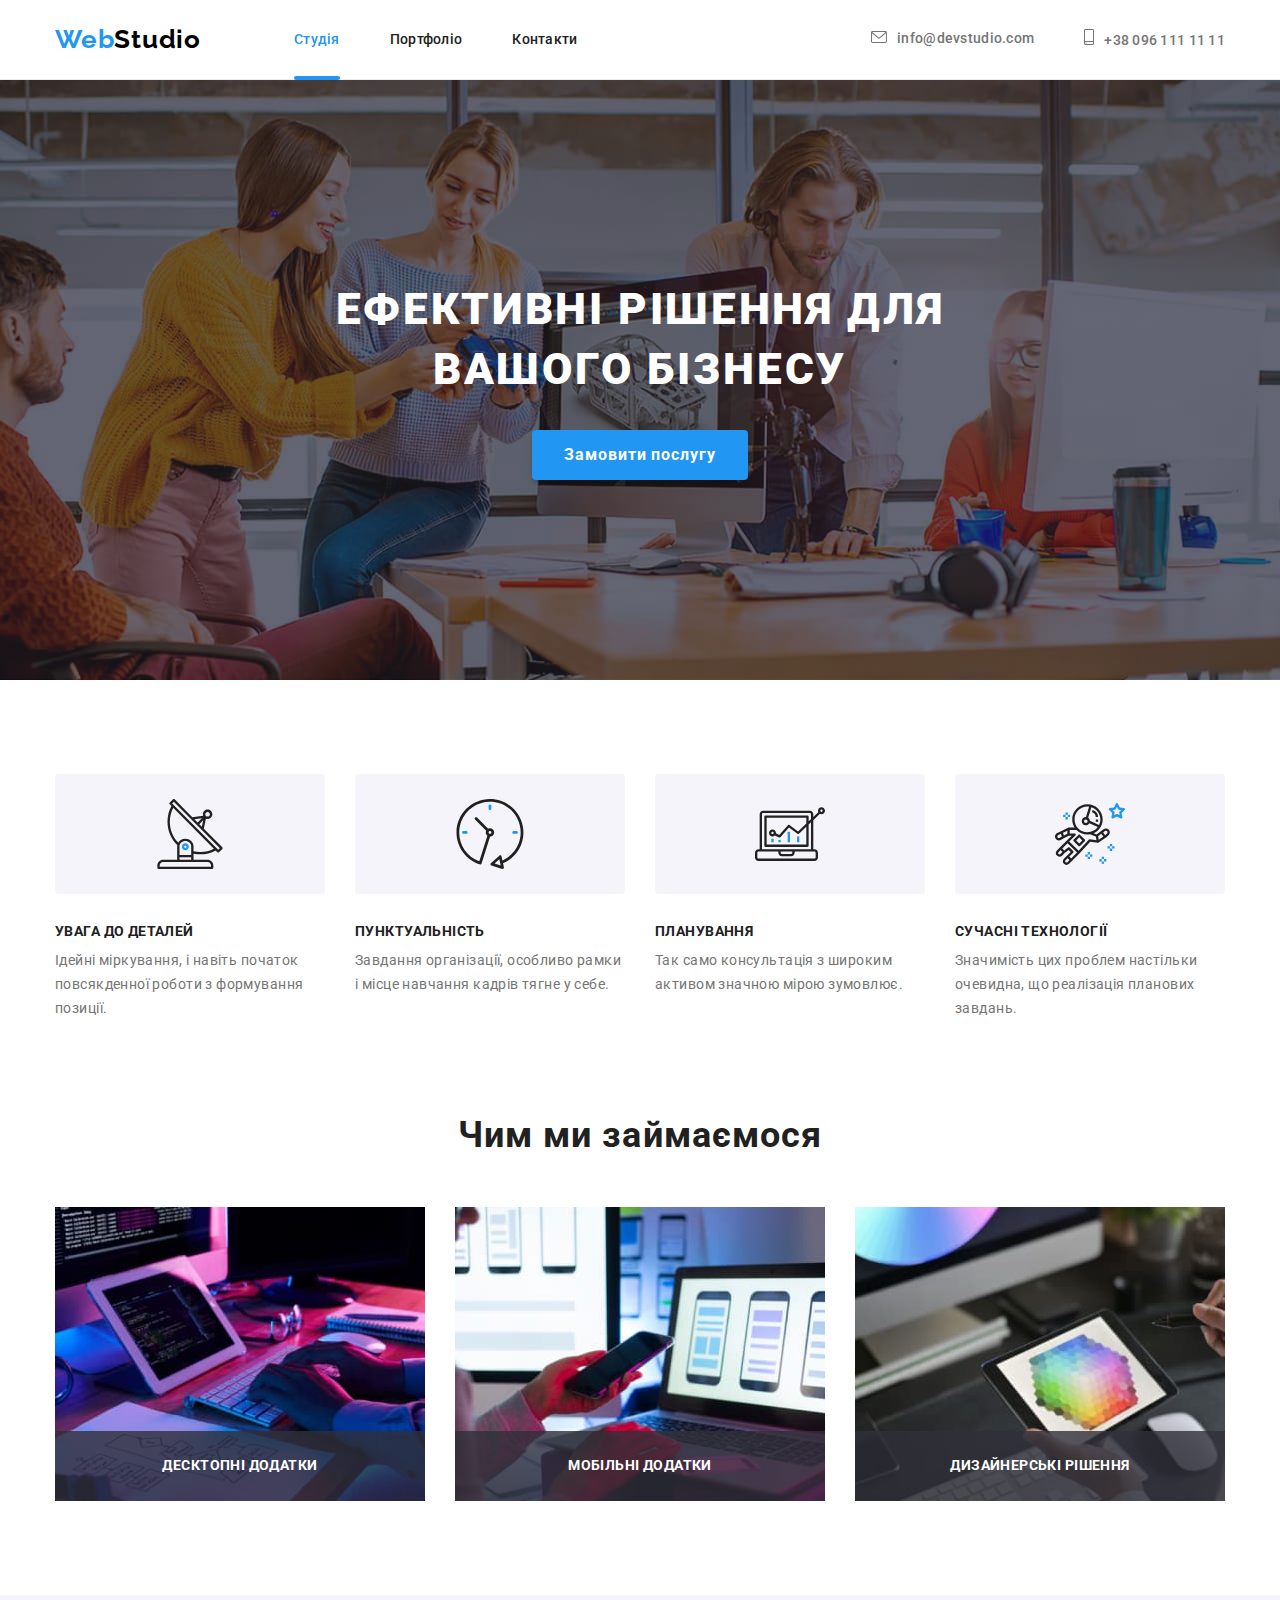
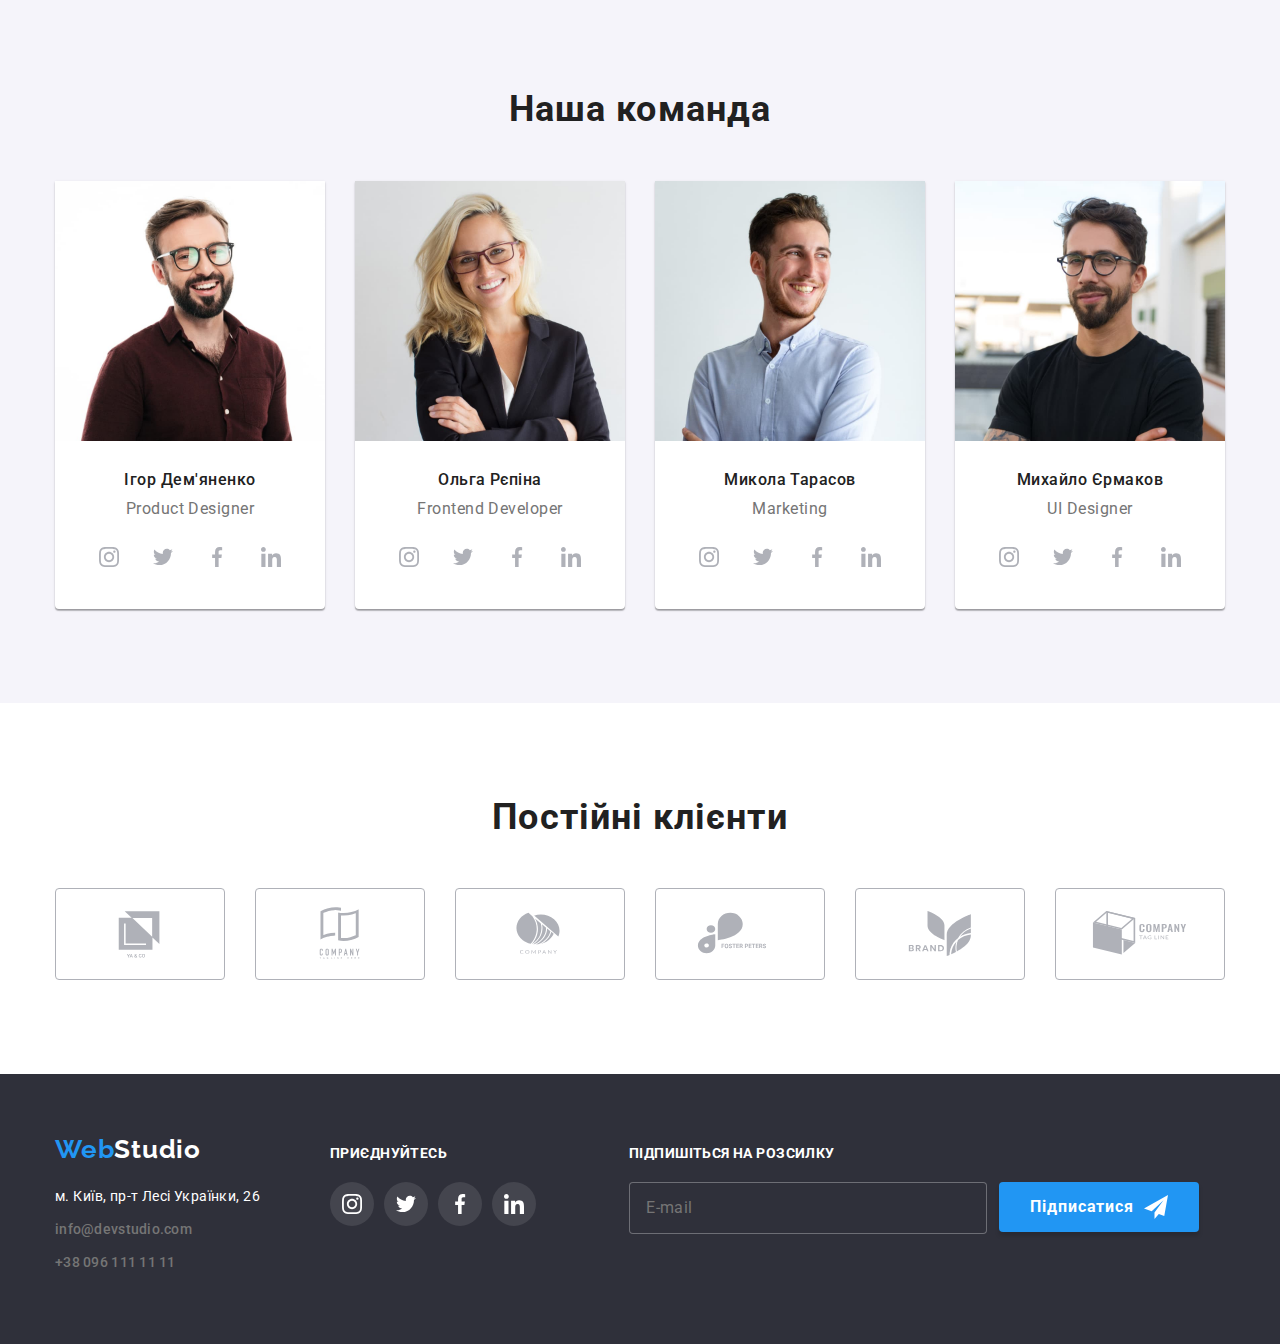
==== index.html @ 4f4b882a "Initial commit" ====
<!DOCTYPE html>
<html lang="uk">
  <head>
    <meta charset="UTF-8" />
    <meta http-equiv="X-UA-Compatible" content="IE=edge" />
    <meta name="viewport" content="width=device-width, initial-scale=1.0" />
    <title>Studio</title>
    <link rel="preconnect" href="https://fonts.googleapis.com" />
    <link rel="preconnect" href="https://fonts.gstatic.com" crossorigin />
    <link
      href="https://fonts.googleapis.com/css2?family=Raleway:wght@700&family=Roboto:wght@400;500;700;900&display=swap"
      rel="stylesheet"
    />
    <link
      rel="stylesheet"
      href="https://cdnjs.cloudflare.com/ajax/libs/modern-normalize/1.1.0/modern-normalize.min.css"
    />
    <link rel="stylesheet" href="./css/styles.css" />
    <link rel="stylesheet" href="./css/main.min.css" />
  </head>
  <body>
    <!-- HEADER -->
    <header class="header">
      <div class="container">
        <a href="./index.html" lang="en" class="header__logo link logo"
          >Web<span class="logo__dark">Studio</span></a
        >
        <nav class="menu">
          <ul class="menu__list list">
            <li class="menu__item">
              <a href="./index.html" class="menu__link link current">Студія</a>
            </li>
            <li class="menu__item">
              <a href="./portfolio.html" class="menu__link link">Портфоліо</a>
            </li>
            <li class="menu__item"><a href="#" class="menu__link link">Контакти</a></li>
          </ul>
        </nav>

        <ul class="contact list">
          <li class="contact__item list">
            <a href="mailto:info@devstudio.com" class="contact__link link"
              ><svg class="contact__icon" width="16" height="12">
                <use href="./images/icons.svg#envelope"></use></svg
              >info@devstudio.com</a
            >
          </li>
          <li class="contact__item">
            <a href="tel:+380961111111" class="contact__link link"
              ><svg class="contact__icon" width="10" height="16">
                <use href="./images/icons.svg#smartphone"></use></svg
              >+38 096 111 11 11</a
            >
          </li>
        </ul>
      </div>
    </header>

    <main>
      <!-- HERO -->
      <section class="hero">
        <div class="container">
          <h1 class="hero__title">Ефективні рішення для вашого бізнесу</h1>
          <button type="button" data-modal-open class="hero__button button">
            Замовити послугу
          </button>
        </div>
      </section>
      <!-- FEATURE -->
      <section class="section">
        <div class="container">
          <h2 class="feature__title visually-hidden">Якості компанії</h2>
          <ul class="feature__list list">
            <li class="feature__item">
              <div class="feature__box">
                <svg class="feature__icon"><use href="./images/icons.svg#antenna"></use></svg>
              </div>
              <h3 class="feature__subtitle">УВАГА ДО ДЕТАЛЕЙ</h3>
              <p class="feature__description">
                Ідейні міркування, і навіть початок повсякденної роботи з формування позиції.
              </p>
            </li>
            <li class="feature__item">
              <div class="feature__box">
                <svg class="feature__icon"><use href="./images/icons.svg#clock"></use></svg>
              </div>

              <h3 class="feature__subtitle">ПУНКТУАЛЬНІСТЬ</h3>
              <p class="feature__description">
                Завдання організації, особливо рамки і місце навчання кадрів тягне у себе.
              </p>
            </li>
            <li class="feature__item">
              <div class="feature__box">
                <svg class="feature__icon"><use href="./images/icons.svg#diagram"></use></svg>
              </div>

              <h3 class="feature__subtitle">ПЛАНУВАННЯ</h3>
              <p class="feature__description">
                Так само консультація з широким активом значною мірою зумовлює.
              </p>
            </li>
            <li class="feature__item">
              <div class="feature__box">
                <svg class="feature__icon"><use href="./images/icons.svg#astronaut"></use></svg>
              </div>

              <h3 class="feature__subtitle">СУЧАСНІ ТЕХНОЛОГІЇ</h3>
              <p class="feature__description">
                Значимість цих проблем настільки очевидна, що реалізація планових завдань.
              </p>
            </li>
          </ul>
        </div>
      </section>
      <!-- WORK -->
      <section class="section work">
        <div class="container">
          <h2 class="title">Чим ми займаємося</h2>
          <ul class="work__list list">
            <li class="work__item">
              <div class="work__box">
                <img
                  src="./images/laptop.jpg"
                  alt="Працюють на ноутбуці"
                  width="370"
                  height="294"
                />
                <div class="work__overlay">
                  <p class="overlay__text">Десктопні додатки</p>
                </div>
              </div>
            </li>

            <li class="work__item">
              <div class="work__box">
                <img
                  src="./images/smartphone.jpg"
                  alt="Працюють на телефоні та ноутбуці"
                  width="370"
                  height="294"
                />

                <div class="work__overlay">
                  <p class="overlay__text">Мобільні додатки</p>
                </div>
              </div>
            </li>

            <li class="work__item">
              <div class="work__box">
                <img
                  src="./images/tablet.jpg"
                  alt="Працюють на планшеті"
                  width="370"
                  height="294"
                />

                <div class="work__overlay">
                  <p class="overlay__text">Дизайнерські рішення</p>
                </div>
              </div>
            </li>
          </ul>
        </div>
      </section>
      <!-- TEAM -->
      <section class="section team">
        <div class="container">
          <h2 class="title">Наша команда</h2>
          <ul class="team__list list">
            <li class="team__item">
              <img
                src="./images/product.jpg"
                alt="Ігор Дем'яненко продакт-дизайнер"
                width="270"
                height="260"
              />
              <div class="team__description">
                <h3 class="team__subtitle">Ігор Дем'яненко</h3>
                <p lang="en" class="team__text">Product Designer</p>
                <ul class="social__list list">
                  <li class="social__item">
                    <a class="social__link" href="#">
                      <svg class="social__icon"><use href="./images/icons.svg#instagram"></use></svg
                    ></a>
                  </li>
                  <li class="social__item">
                    <a class="social__link" href="#">
                      <svg class="social__icon"><use href="./images/icons.svg#twitter"></use></svg
                    ></a>
                  </li>
                  <li class="social__item">
                    <a class="social__link" href="#">
                      <svg class="social__icon"><use href="./images/icons.svg#facebook"></use></svg
                    ></a>
                  </li>
                  <li class="social__item">
                    <a class="social__link" href="#">
                      <svg class="social__icon"><use href="./images/icons.svg#linkedin"></use></svg
                    ></a>
                  </li>
                </ul>
              </div>
            </li>
            <li class="team__item">
              <img
                src="./images/frontend.jpg"
                alt="Ольга Рєпіна фронтенд-розробник"
                width="270"
                height="260"
              />
              <div class="team__description">
                <h3 class="team__subtitle">Ольга Рєпіна</h3>
                <p lang="en" class="team__text">Frontend Developer</p>
                <ul class="social__list list">
                  <li class="social__item">
                    <a class="social__link" href="#">
                      <svg class="social__icon"><use href="./images/icons.svg#instagram"></use></svg
                    ></a>
                  </li>
                  <li class="social__item">
                    <a class="social__link" href="#">
                      <svg class="social__icon"><use href="./images/icons.svg#twitter"></use></svg
                    ></a>
                  </li>
                  <li class="social__item">
                    <a class="social__link" href="#">
                      <svg class="social__icon"><use href="./images/icons.svg#facebook"></use></svg
                    ></a>
                  </li>
                  <li class="social__item">
                    <a class="social__link" href="#">
                      <svg class="social__icon"><use href="./images/icons.svg#linkedin"></use></svg
                    ></a>
                  </li>
                </ul>
              </div>
            </li>
            <li class="team__item">
              <img
                src="./images/marketing.jpg"
                alt="Микола Тарасов маркетолог"
                width="270"
                height="260"
              />
              <div class="team__description">
                <h3 class="team__subtitle">Микола Тарасов</h3>
                <p lang="en" class="team__text">Marketing</p>
                <ul class="social__list list">
                  <li class="social__item">
                    <a class="social__link" href="#">
                      <svg class="social__icon"><use href="./images/icons.svg#instagram"></use></svg
                    ></a>
                  </li>
                  <li class="social__item">
                    <a class="social__link" href="#">
                      <svg class="social__icon"><use href="./images/icons.svg#twitter"></use></svg
                    ></a>
                  </li>
                  <li class="social__item">
                    <a class="social__link" href="#">
                      <svg class="social__icon"><use href="./images/icons.svg#facebook"></use></svg
                    ></a>
                  </li>
                  <li class="social__item">
                    <a class="social__link" href="#">
                      <svg class="social__icon"><use href="./images/icons.svg#linkedin"></use></svg
                    ></a>
                  </li>
                </ul>
              </div>
            </li>
            <li class="team__item">
              <img
                src="./images/designer.jpg"
                alt="Михайло Єрмаков дизайнер"
                width="270"
                height="260"
              />
              <div class="team__description">
                <h3 class="team__subtitle">Михайло Єрмаков</h3>
                <p lang="en" class="team__text">UI Designer</p>
                <ul class="social__list list">
                  <li class="social__item">
                    <a class="social__link" href="#">
                      <svg class="social__icon"><use href="./images/icons.svg#instagram"></use></svg
                    ></a>
                  </li>
                  <li class="social__item">
                    <a class="social__link" href="#">
                      <svg class="social__icon"><use href="./images/icons.svg#twitter"></use></svg
                    ></a>
                  </li>
                  <li class="social__item">
                    <a class="social__link" href="#">
                      <svg class="social__icon"><use href="./images/icons.svg#facebook"></use></svg
                    ></a>
                  </li>
                  <li class="social__item">
                    <a class="social__link link" href="#">
                      <svg class="social__icon"><use href="./images/icons.svg#linkedin"></use></svg
                    ></a>
                  </li>
                </ul>
              </div>
            </li>
          </ul>
        </div>
      </section>
      <!-- CLIENT -->
      <section class="section">
        <h2 class="title">Постійні клієнти</h2>
        <ul class="client__list list">
          <li class="company">
            <a href="#" class="company__logo"
              ><svg class="company__icon"><use href="./images/icons.svg#Logo"></use></svg
            ></a>
          </li>
          <li class="company">
            <a href="#" class="company__logo"
              ><svg class="company__icon"><use href="./images/icons.svg#Logo-1"></use></svg
            ></a>
          </li>
          <li class="company">
            <a href="#" class="company__logo"
              ><svg class="company__icon"><use href="./images/icons.svg#Logo-2"></use></svg
            ></a>
          </li>
          <li class="company">
            <a href="#" class="company__logo"
              ><svg class="company__icon"><use href="./images/icons.svg#Logo-3"></use></svg
            ></a>
          </li>
          <li class="company">
            <a href="#" class="company__logo"
              ><svg class="company__icon"><use href="./images/icons.svg#Logo-4"></use></svg
            ></a>
          </li>
          <li class="company">
            <a href="#" class="company__logo"
              ><svg class="company__icon"><use href="./images/icons.svg#Logo-5"></use></svg
            ></a>
          </li>
        </ul>
      </section>
    </main>

    <!-- FOOTER -->
    <footer class="footer">
      <div class="container">
        <div class="footer__address">
          <a href="./index.html" lang="en" class="logo__footer link logo"
            >Web<span class="logo__white">Studio</span></a
          >
          <address class="address">
            <ul class="address__item list">
              <li class="address__list">
                <a
                  href="https://www.google.com/maps/place/%D0%B1%D1%83%D0%BB.+%D0%9B%D0%B5%D1%81%D0%B8+%D0%A3%D0%BA%D1%80%D0%B0%D0%B8%D0%BD%D0%BA%D0%B8,+26,+%D0%9A%D0%B8%D0%B5%D0%B2,+02000/@50.4265807,30.5361971,17z/data=!3m1!4b1!4m5!3m4!1s0x40d4cf0e033ecbe9:0x57a4dffefec77da0!8m2!3d50.4265807!4d30.5383858"
                  target="_blank"
                  rel="noopener noreferrer"
                  class="address__link link"
                  >м. Київ, пр-т Лесі Українки, 26</a
                >
              </li>
              <li class="contact__list">
                <a href="mailto:info@devstudio.com" class="contact__link link"
                  >info@devstudio.com</a
                >
              </li>
              <li class="contact__list">
                <a href="tel:+380961111111" class="contact__link link">+38 096 111 11 11</a>
              </li>
            </ul>
          </address>
        </div>
        <div class="footer__social">
          <p class="footer__text">приєднуйтесь</p>
          <ul class="footer__box list">
            <li class="footer__item">
              <a class="footer__links" href="#">
                <svg class="footer__icon"><use href="./images/icons.svg#instagram"></use></svg
              ></a>
            </li>
            <li class="footer__item">
              <a class="footer__links" href="#">
                <svg class="footer__icon"><use href="./images/icons.svg#twitter"></use></svg
              ></a>
            </li>
            <li class="footer__item">
              <a class="footer__links" href="#">
                <svg class="footer__icon"><use href="./images/icons.svg#facebook"></use></svg
              ></a>
            </li>
            <li class="footer__item">
              <a class="footer__links" href="#">
                <svg class="footer__icon"><use href="./images/icons.svg#linkedin"></use></svg
              ></a>
            </li>
          </ul>
        </div>
        <div class="subscription">
          <p class="subscription__text">Підпишіться на розсилку</p>
          <div class="footer__subscription">
            <form class="subscription__form">
              <input class="subscription__input" type="text" name="email" placeholder="E-mail" />
            </form>
            <button class="subscription__button button" type="submit">
              <span class="subscription-button-text">Підписатися</span>
              <svg class="icon__send" width="24" height="24">
                <use href="./images/icons.svg#icon-send"></use>
              </svg>
            </button>
          </div>
        </div>
      </div>
    </footer>

    <!-- MODAL -->
    <div class="backdrop is-hidden" data-modal>
      <div class="modal">
        <button type="button" class="button__close" data-modal-close>
          <svg class="button__icon" width="18" height="18">
            <use href="./images/icons.svg#close-black"></use>
          </svg>
        </button>
        <form class="modal__form">
          <p class="modal__text">Залиште свої дані, ми вам передзвонимо</p>
          <label class="input"
            >Ім'я
            <span class="modal__wrapper">
              <input class="modal__input" type="text" name="name" />
              <svg class="modal__icon" width="18" height="18">
                <use href="./images/icons.svg#person-black"></use>
              </svg>
            </span>
          </label>

          <label class="input"
            >Телефон
            <span class="modal__wrapper">
              <input class="modal__input" type="text" name="phone" />
              <svg class="modal__icon" width="18" height="18">
                <use href="./images/icons.svg#phone-black"></use>
              </svg>
            </span>
          </label>
          <label class="input"
            >Пошта
            <span class="modal__wrapper">
              <input class="modal__input" type="text" name="email" />
              <svg class="modal__icon" width="18" height="18">
                <use href="./images/icons.svg#email-black"></use>
              </svg>
            </span>
          </label>
          <label class="input"
            >Коментар
            <textarea
              class="modal__comments"
              name="comments"
              placeholder="Введіть текст"
            ></textarea>
          </label>

          <input
            class="modal__checkbox visually-hidden"
            type="checkbox"
            name="privacy"
            id="privecy"
          />
          <label class="modal__privecy" for="privecy"
            ><span class="custom__checkbox"></span>Погоджуюся з розсилкою та приймаю<a
              class="contract"
              href="#"
            >
              Умови договору</a
            >
          </label>
          <button class="button__submit button" type="submit">Відправити</button>
        </form>
      </div>
    </div>
    <script src="./js/modal.js"></script>
  </body>
</html>
---- css/styles.css ----
/* :root {
  --primary-text-color: #757575;
  --title-text-color: #212121;
  --accent-color: #2196f3;
  --primary-white-color: #ffffff;
  --accent-background-color: #2f303a;
  --second-background-color: #f5f4fa;
  --border-color: #eeeeee;
  --header-border-color: #ececec;
  --button-focus-color: #188ce8;
  --logo-color: #000000;
  --footer-contact-color: rgba(255, 255, 255, 0.6);
  --button-shadow-color: rgba(0, 0, 0, 0.15);
  --icon-color: #afb1b8;
} */

/* body {
  background-color: var(--primary-white-color);
  font-family: Roboto, sans-serif;
} */

/* .visually-hidden {
  position: absolute;
  white-space: nowrap;
  width: 1px;
  height: 1px;
  overflow: hidden;
  border: 0;
  padding: 0;
  clip: rect(0 0 0 0);
  clip-path: inset(50%);
  margin: -1px;
} */

/* h1,
h2,
h3,
h4,
h5,
h6,
p {
  margin: 0;
}

img {
  display: block;
} */

/* .container {
  width: 1200px;
  padding-left: 15px;
  padding-right: 15px;
  margin-right: auto;
  margin-left: auto;
} */

/* button {
  cursor: pointer;
}

.list {
  list-style: none;
  margin: 0;
  padding-left: 0;
}
.link {
  text-decoration: none;
} */
/* .logo {
  color: var(--accent-color);
  font-family: Raleway;
  font-weight: 700;
  font-size: 26px;
  line-height: 1.19;
  letter-spacing: 0.03em;
} */
/*------------- HEADER ------------*/
/* .header {
  border-bottom: 1px solid var(--header-border-color);
}
.header .container {
  display: flex;
  align-items: center;
} */
/* .logo__header {
  padding: 24px 0;
}
.logo__dark {
  color: var(--logo-color);
} */

/* .menu {
  padding-left: 93px;
}

.menu__list {
  display: flex;
} */
/* .contact {
  display: flex;
} */

/* SITE-NAV */

/* .menu__item:not(:last-child) {
  margin-right: 50px;
} */
/* .menu__link {
  padding-top: 32px;
  padding-bottom: 32px;

  color: var(--title-text-color);
  font-weight: 500;
  font-size: 14px;
  line-height: 1.14;
  letter-spacing: 0.02em;
  transition: color 250ms cubic-bezier(0.4, 0, 0.2, 1);
} */
/* .contact__link {
  padding-top: 32px;
  padding-bottom: 32px;

  color: var(--title-text-color);
  font-weight: 500;
  font-size: 14px;
  line-height: 1.14;
  letter-spacing: 0.02em;
  transition: color 250ms cubic-bezier(0.4, 0, 0.2, 1);
} */
/* .menu__link:hover,
.menu__link:focus {
  color: var(--accent-color);
}
.menu__link.current {
  position: relative;
  color: var(--accent-color);
}

.menu__link.current::after {
  display: block;
  position: absolute;
  bottom: -1px;
  left: 0;
  width: 100%;
  height: 4px;
  content: '';
  border-radius: 2px;
  background-color: var(--accent-color);
} */

/* CONTACT_NAV */
/* .contact {
  margin-left: auto;
}

.contact__icon {
  justify-content: center;
  align-items: center;
  margin-right: 10px;
  fill: currentColor;
}

.contact__item:not(:last-child) {
  margin-right: 50px;
}
.contact__link {
  color: var(--primary-text-color);
}
.contact__link:hover,
.contact__link:focus {
  color: var(--accent-color);
} */
/*------- MAIN --------*/
/* HERO */
/* .hero {
  padding-top: 200px;
  padding-bottom: 200px;
  text-align: center;
  max-width: 1600px;
  margin-left: auto;
  margin-right: auto;
  background-color: var(--accent-background-color);
  background-image: linear-gradient(to right, rgba(47, 48, 58, 0.4), rgba(47, 48, 58, 0.4)),
    url(../images/hero.jpg);
  background-repeat: no-repeat;
  background-position: center;
  background-size: cover;
} */

/* .hero__title {
  max-width: 696px;
  margin-right: auto;
  margin-left: auto;
  margin-top: 0;
  margin-bottom: 30px;

  color: var(--primary-white-color);
  font-weight: 900;
  font-size: 44px;
  line-height: 1.36;

  letter-spacing: 0.06em;
  text-transform: uppercase;
}
.hero__button {
  border: none;
  background-color: var(--accent-color);
  color: var(--primary-white-color);
  font-weight: 700;

  line-height: 1.87;

  letter-spacing: 0.06em;
  border-radius: 4px;
  padding: 10px 32px;

  box-shadow: 0px 4px 4px var(--button-shadow-color);
  transition: background-color 250ms cubic-bezier(0.4, 0, 0.2, 1);
}
.hero__button:hover,
.hero__button:focus,
.hero__button:active {
  background-color: var(--button-focus-color);
} */

/* FEATURE */
/* .section {
  padding-top: 94px;
  padding-bottom: 94px;
} */
/* .feature__list {
  display: flex;
  gap: 30px;
}
.feature__item {
  flex-basis: calc((100% - 3 * 30px) / 4);
}
.feature__box {
  display: flex;
  height: 120px;
  background-color: var(--second-background-color);
  border-radius: 4px;
  margin-bottom: 30px;
  justify-content: center;
  align-items: center;
}
.feature__icon {
  width: 70px;
  height: 70px;
}

.feature__subtitle {
  margin-bottom: 10px;
  color: var(--title-text-color);
  font-size: 14px;
  line-height: 1.14;
  letter-spacing: 0.03em;
  text-transform: uppercase;
}
.feature__description {
  color: var(--primary-text-color);
  font-size: 14px;
  line-height: 1.71;
  letter-spacing: 0.03em;
} */

/* WORK */
/* .work {
  padding-top: 0;
}
.work__title {
  padding-bottom: 50px;
  color: var(--title-text-color);

  font-size: 36px;
  line-height: 1.16;
  text-align: center;
  letter-spacing: 0.03em;
}
.work__list {
  display: flex;
  gap: 30px;
}
.work__item {
  flex-basis: calc((100% - 2 * 30px) / 3);
}

.work__box {
  position: relative;
  width: 370px;
  height: 294px;
  overflow: hidden;
}

.work__overlay {
  display: flex;
  align-items: center;
  justify-content: center;
  position: absolute;
  width: 100%;
  height: 70px;
  bottom: 0px;
  background-color: rgba(47, 48, 58, 0.8);
}
.overlay__text {
  font-weight: 700;
  font-size: 14px;
  line-height: 1.14;
  text-align: center;
  letter-spacing: 0.03em;
  text-transform: uppercase;

  color: var(--primary-white-color);
} */
/* TEAM */
/* .team {
  background-color: var(--second-background-color);
}
.team__title {
  padding-bottom: 50px;
  color: var(--title-text-color);

  font-size: 36px;
  line-height: 1.16;
  text-align: center;
  letter-spacing: 0.03em;
}
.team__list {
  display: flex;
  gap: 30px;
}
.team__item {
  background-color: var(--primary-white-color);
  box-shadow: 0px 1px 3px rgba(0, 0, 0, 0.12), 0px 1px 1px rgba(0, 0, 0, 0.14),
    0px 2px 1px rgba(0, 0, 0, 0.2);
  border-radius: 0px 0px 4px 4px;
  flex-basis: calc((100% - 3 * 30px) / 4);
}
.team__description {
  padding-top: 30px;
  margin-bottom: 30px;
  text-align: center;
  line-height: 1.18;
}
.team__subtitle {
  margin-bottom: 10px;
  color: var(--title-text-color);
  font-weight: 500;
  font-size: 16px;
  letter-spacing: 0.03em;
}
.team__text {
  color: var(--primary-text-color);
  letter-spacing: 0.03em;
  margin-bottom: 16px;
}

.social__list {
  display: flex;
  justify-content: center;
  align-items: center;
}
.social__item {
  width: 44px;
  height: 44px;
}
.social__link {
  display: flex;
  justify-content: center;
  align-items: center;
  width: 100%;
  height: 100%;
  border-radius: 50%;
  color: var(--icon-color);
  transition: color 250ms cubic-bezier(0.4, 0, 0.2, 1),
    background-color 250ms cubic-bezier(0.4, 0, 0.2, 1);
}
.social__list:not(:last-child) {
  margin-right: 10px;
}
.social__icon {
  width: 20px;
  height: 20px;
  fill: currentColor;
}
.social__link:focus,
.social__link:hover {
  background-color: var(--accent-color);
  color: var(--primary-white-color);
} */

/*---------------CLIENT--------------*/
/* .client__title {
  font-weight: 700;
  font-size: 36px;
  line-height: 1.16;
  text-align: center;
  letter-spacing: 0.03em;

  margin-bottom: 50px;

  color: var(--title-text-color);
}
.client__list {
  display: flex;
  justify-content: center;
  align-items: center;
}
.company {
  width: 170px;
  height: 92px;
}
.company:not(:last-child) {
  margin-right: 30px;
}
.company__logo {
  display: flex;
  justify-content: center;
  align-items: center;
  width: 100%;
  height: 100%;
  color: var(--icon-color);
  border: 1px solid var(--icon-color);
  border-radius: 4px;
  transition: background-color 250ms cubic-bezier(0.4, 0, 0.2, 1),
    color 250ms cubic-bezier(0.4, 0, 0.2, 1), border-color 250ms cubic-bezier(0.4, 0, 0.2, 1);
}
.company__icon {
  width: 106px;
  height: 60px;
  fill: currentColor;
}
.company__logo:hover,
.company__logo:focus {
  background-color: var(--primary-white-color);
  color: var(--accent-color);
  border-color: var(--accent-color);
  outline: transparent;
} */
/*--------------- FOOTER -------------*/
/* .footer {
  background-color: var(--accent-background-color);
  padding-top: 60px;
  padding-bottom: 60px;
}
.footer .container {
  display: flex;
  align-items: baseline;
}
.address {
  font-style: normal;
} */
/* .logo__footer {
  display: inline-block;
  margin-bottom: 20px;
}
.logo__white {
  color: var(--primary-white-color);
} */
/* .address__list {
  margin-bottom: 9px;
}
.address__link {
  margin-top: 20px;
  color: var(--primary-white-color);
  font-size: 14px;
  line-height: 1.71;
  letter-spacing: 0.03em;
  transition: color 250ms cubic-bezier(0.4, 0, 0.2, 1);
}
.address__link:hover,
.address__link:focus {
  color: var(--accent-color);
}

.contact__list {
  margin-bottom: 9px;
}

.contact__list {
  color: var(--footer-contact-color);
  font-size: 14px;
  line-height: 1.71;
  letter-spacing: 0.03em;
  transition: color 250ms cubic-bezier(0.4, 0, 0.2, 1);
}

.contact__link:hover,
.contact__link:focus {
  color: var(--accent-color);
}
.footer__social {
  margin-left: 70px;
}
.footer__text {
  font-weight: 700;
  font-size: 14px;
  line-height: 1.14;
  letter-spacing: 0.03em;
  text-transform: uppercase;
  margin-bottom: 20px;

  color: var(--primary-white-color);
}
.footer__box {
  display: flex;
  justify-content: center;
  align-items: center;
}
.footer__item {
  width: 44px;
  height: 44px;
}
.footer__links {
  display: flex;
  justify-content: center;
  align-items: center;
  width: 100%;
  height: 100%;
  border-radius: 50%;
  background: rgba(255, 255, 255, 0.1);
  transition: color 250ms cubic-bezier(0.4, 0, 0.2, 1),
    background-color 250ms cubic-bezier(0.4, 0, 0.2, 1);
}
.footer__icon {
  width: 20px;
  height: 20px;
  fill: var(--primary-white-color);
  transition: transform 250ms cubic-bezier(0.4, 0, 0.2, 1);
}
.footer__item:not(:last-child) {
  margin-right: 10px;
}
.footer__links:hover,
.footer__links:focus {
  background-color: var(--accent-color);
  color: var(--primary-white-color);
}
.subscription {
  margin-left: 93px;
}
.subscription__text {
  margin-bottom: 20px;
  font-weight: 700;
  font-size: 14px;
  line-height: 1.14;
  letter-spacing: 0.03em;
  text-transform: uppercase;

  color: var(--primary-white-color);
}
.footer__subscription {
  display: flex;
}
.subscription__form {
  display: flex;
  justify-content: center;
  align-items: center;
}
.subscription__input {
  width: 358px;

  border: 1px solid rgba(255, 255, 255, 0.3);
  border-radius: 4px;

  padding: 15px 16px;
  background-color: var(--accent-background-color);
  font-weight: 400;
  font-size: 16px;
  line-height: 1.25;
  letter-spacing: 0.03em;

  color: rgba(255, 255, 255, 0.6);
  outline: transparent;
  transition: border 250ms cubic-bezier(0.4, 0, 0.2, 1);
}
.subscription__input:focus {
  border-color: var(--accent-color);
}

.subscription__button {
  display: flex;
  justify-content: center;
  align-items: center;
  margin-left: 12px;
  width: 200px;
  height: 50px;
  font-weight: 700;
  font-size: 16px;
  line-height: 1.87;
  letter-spacing: 0.06em;

  color: var(--primary-white-color);

  box-shadow: 0px 4px 4px rgba(0, 0, 0, 0.15);
  border-radius: 4px;
  border: none;
  background-color: var(--accent-color);
  transition: background-color 250ms cubic-bezier(0.4, 0, 0.2, 1);
}
.subscription__button:hover,
.subscription__button:focus {
  background-color: var(--button-focus-color);
}
.icon__send {
  margin-left: 10px;
} */
/*---- BUTTON-OPERATION ----*/

/* .button__list {
  display: flex;

  justify-content: center;
  margin-bottom: 50px;
}
.button__item:not(:last-child) {
  margin-right: 8px;
}

.button__option {
  padding: 6px 22px;
  background-color: var(--second-background-color);
  color: var(--title-text-color);
  font-weight: 500;
  line-height: 1.62;
  letter-spacing: 0.03em;
  border: none;
  border-radius: 4px;
  transition: background-color 250ms cubic-bezier(0.4, 0, 0.2, 1),
    color 250ms cubic-bezier(0.4, 0, 0.2, 1), box-shadow 250ms cubic-bezier(0.4, 0, 0.2, 1);
}
.button__option:hover,
.button__option:focus {
  background-color: var(--accent-color);
  color: var(--primary-white-color);
  box-shadow: 0px 3px 1px rgba(0, 0, 0, 0.1), 0px 1px 2px rgba(0, 0, 0, 0.08),
    0px 2px 2px rgba(0, 0, 0, 0.12);
} */

/* Наши работы*/

/* .operation__list {
  display: flex;
  flex-wrap: wrap;
  gap: 30px;
}
.operation__item {
  flex-basis: calc((100% - 2 * 30px) / 3);
}
.wrapper {
  position: relative;
  overflow: hidden;
}
.operation__foto {
  display: block;
  transition: box-shadow 250ms cubic-bezier(0.4, 0, 0.2, 1);
}
.operation__foto:hover,
.operation__foto:focus {
  box-shadow: 0px 1px 1px rgba(0, 0, 0, 0.12), 0px 4px 4px rgba(0, 0, 0, 0.06),
    1px 4px 6px rgba(0, 0, 0, 0.16);
  outline: transparent;
}
.overlay__description {
  font-weight: 400;
  font-size: 18px;
  line-height: 1.56;
  letter-spacing: 0.03em;
  color: var(--primary-white-color);
  padding: 63px 24px;
}
.overlay__description {
  width: 100%;
  height: 100%;
  position: absolute;
  left: 0;
  top: 0;
  background-color: rgba(33, 150, 243, 0.9);
  transform: translateY(100%);
  transition: transform 250ms cubic-bezier(0.4, 0, 0.2, 1),
    opacity 250ms cubic-bezier(0.4, 0, 0.2, 1);
  opacity: 0;
}

.operation__foto:hover .overlay__description {
  transform: translateY(0);
  opacity: 1;
}
.operation__foto:focus .overlay__description {
  transform: translateY(0);
  opacity: 1;
}

.box {
  padding: 20px 24px;

  background-color: var(--primary-white-color);
  border: 1px solid var(--border-color);
  border-top: none;
}
.operation__title {
  margin-bottom: 4px;
  color: var(--title-text-color);

  font-size: 18px;
  line-height: 2;
  letter-spacing: 0.06em;
}
.operation__text {
  color: var(--primary-text-color);
  line-height: 1.87;
  letter-spacing: 0.03em;
} */
/* MODAL */
/* .backdrop {
  position: fixed;
  top: 0;
  left: 0;
  width: 100vw;
  height: 100vh;
  transition: opacity 250ms cubic-bezier(0.4, 0, 0.2, 1),
    visibility 250ms cubic-bezier(0.4, 0, 0.2, 1);
}
.backdrop.is-hidden {
  visibility: hidden;
  opacity: 0;
  pointer-events: none;
}
.modal {
  position: absolute;
  padding: 40px;
  width: 528px;
  height: 581px;
  top: 50%;
  left: 50%;
  transform: translate(-50%, -50%) scale(1);
  background-color: var(--primary-white-color);
  box-shadow: 0px 1px 3px rgba(0, 0, 0, 0.12), 0px 1px 1px rgba(0, 0, 0, 0.14),
    0px 2px 1px rgba(0, 0, 0, 0.2);
  border-radius: 4px;
  transition: transform 250ms cubic-bezier(0.4, 0, 0.2, 1);
}
.backdrop.is-hidden .modal {
  transform: translate(-50%, -50%) scale(0.1);
}
.button__close {
  display: flex;
  align-items: center;
  justify-content: center;
  border-radius: 50%;
  width: 30px;
  height: 30px;
  background-color: var(--primary-white-color);
  border: 1px solid rgba(0, 0, 0, 0.1);
  position: absolute;
  right: 8px;
  top: 8px;
}
.button__icon {
  fill: var(--logo-color);
  transition: fill 250ms cubic-bezier(0.4, 0, 0.2, 1);
}
.button__close:hover .button__icon,
.button__close:focus .button__icon {
  fill: var(--accent-color);
}
.modal__form {
  display: flex;
  flex-direction: column;
}
.modal__text {
  margin-bottom: 12px;
  font-weight: 700;
  font-size: 20px;
  line-height: 1.15;
  text-align: center;
  letter-spacing: 0.03em;

  color: var(--title-text-color);
}
.input {
  font-weight: 400;
  font-size: 12px;
  line-height: 1.16;
  letter-spacing: 0.01em;
  display: inline-block;

  color: var(--primary-text-color);
}
.input:not(:last-child) {
  margin-bottom: 10px;
}
.modal__wrapper {
  display: block;
  position: relative;
  margin-top: 4px;
}

.modal__input {
  padding-left: 42px;
  width: 100%;
  height: 40px;
  border: 1px solid rgba(33, 33, 33, 0.2);
  border-radius: 4px;
  transition: border-color 250ms cubic-bezier(0.4, 0, 0.2, 1);
}
.modal__icon {
  position: absolute;
  top: 11px;
  left: 12px;
  transition: fill 250ms cubic-bezier(0.4, 0, 0.2, 1);
}
.modal__input:focus {
  border-color: var(--accent-color);
  outline: none;
}
.modal__input:focus + .modal__icon {
  fill: var(--accent-color);
}
.modal__comments {
  padding: 12px 16px;
  margin-top: 4px;
  width: 100%;
  height: 120px;
  resize: none;
  border: 1px solid rgba(33, 33, 33, 0.2);
  border-radius: 4px;
  font-weight: 400;
  font-size: 12px;
  line-height: 1.16;
  letter-spacing: 0.01em;
  outline: transparent;
  color: rgba(117, 117, 117, 0.5);
  transition: border-color 250ms cubic-bezier(0.4, 0, 0.2, 1);
}
.modal__comments:focus {
  border-color: var(--accent-color);
}
.modal__checkbox:checked + .modal__privecy .custom__checkbox {
  border-color: transparent;
  background-color: var(--primary-white-color);
  background-image: url(../images/icon\ check.svg);
  background-repeat: no-repeat;
  background-position: center;
}
.custom__checkbox {
  display: inline-block;
  width: 16px;
  height: 15px;
  border: 2px solid var(--title-text-color);
  border-radius: 4px;
  margin-right: 7px;
}
.modal__privecy {
  display: flex;
  justify-content: center;
  align-items: center;
  margin-bottom: 30px;
  font-weight: 400;
  font-size: 14px;
  line-height: 1.71;

  letter-spacing: 0.03em;

  color: var(--primary-text-color);
}
.contract {
  font-weight: 400;
  font-size: 14px;
  line-height: 1.71;

  letter-spacing: 0.03em;
  text-decoration-line: underline;

  color: var(--accent-color);
}
.button__submit {
  width: 200px;
  height: 50px;
  background-color: var(--accent-color);
  box-shadow: 0px 4px 4px rgba(0, 0, 0, 0.15);
  border-radius: 4px;
  color: var(--primary-white-color);
  margin-right: auto;
  margin-left: auto;
  border: none;
  transition: background-color 250ms cubic-bezier(0.4, 0, 0.2, 1);
}
.button__submit:hover,
.button__submit:focus {
  background-color: var(--button-focus-color);
}
.modal__comments::placeholder {
  font-weight: 400;
  font-size: 12px;
  line-height: 14px;
  letter-spacing: 0.01em;

  color: rgba(117, 117, 117, 0.5);
} */
---- css/main.min.css ----
:root{--primary-text-color: #757575;--title-text-color: #212121;--accent-color: #2196f3;--primary-white-color: #ffffff;--accent-background-color: #2f303a;--second-background-color: #f5f4fa;--border-color: #eeeeee;--header-border-color: #ececec;--button-focus-color: #188ce8;--logo-color: #000000;--footer-contact-color: rgba(255, 255, 255, 0.6);--button-shadow-color: rgba(0, 0, 0, 0.15);--icon-color: #afb1b8}body{background-color:var(--primary-white-color);font-family:Roboto,sans-serif}button{cursor:pointer}.list{list-style:none;margin:0;padding-left:0}.link{text-decoration:none}h1,h2,h3,h4,h5,h6,p{margin:0}img{display:block}.container{width:1200px;padding-left:15px;padding-right:15px;margin-right:auto;margin-left:auto}.visually-hidden{position:absolute;white-space:nowrap;width:1px;height:1px;overflow:hidden;border:0;padding:0;clip:rect(0 0 0 0);clip-path:inset(50%);margin:-1px}.title{padding-bottom:50px;color:var(--title-text-color);font-size:36px;line-height:1.16;text-align:center;letter-spacing:.03em}.button{color:var(--primary-white-color);background-color:var(--accent-color);box-shadow:0px 4px 4px rgba(0,0,0,.15);border-radius:4px;border:none;transition:background-color 250ms cubic-bezier(0.4, 0, 0.2, 1)}.button:hover{background-color:var(--button-focus-color)}.button:focus{background-color:var(--button-focus-color)}.header{border-bottom:1px solid var(--header-border-color)}.header .container{display:flex;align-items:center}.header__logo{padding:24px 0}.logo__dark{color:var(--logo-color)}.logo{color:var(--accent-color);font-family:Raleway;font-weight:700;font-size:26px;line-height:1.19;letter-spacing:.03em}.menu{padding-left:93px}.menu__list{display:flex}.menu__item:not(:last-child){margin-right:50px}.menu__link{padding-top:32px;padding-bottom:32px;color:var(--title-text-color);font-weight:500;font-size:14px;line-height:1.14;letter-spacing:.02em;transition:color 250ms cubic-bezier(0.4, 0, 0.2, 1)}.menu__link:hover,.menu__link:focus{color:var(--accent-color)}.menu__link.current{position:relative;color:var(--accent-color)}.menu__link.current::after{display:block;position:absolute;bottom:-1px;left:0;width:100%;height:4px;content:"";border-radius:2px;background-color:var(--accent-color)}.contact{display:flex}.contact__link{padding-top:32px;padding-bottom:32px;color:var(--title-text-color);font-weight:500;font-size:14px;line-height:1.14;letter-spacing:.02em;transition:color 250ms cubic-bezier(0.4, 0, 0.2, 1)}.contact{margin-left:auto}.contact__icon{justify-content:center;align-items:center;margin-right:10px;fill:currentColor}.contact__item:not(:last-child){margin-right:50px}.contact__link{color:var(--primary-text-color)}.contact__link:hover,.contact__link:focus{color:var(--accent-color)}.section{padding-top:94px;padding-bottom:94px}.hero{padding-top:200px;padding-bottom:200px;text-align:center;max-width:1600px;margin-left:auto;margin-right:auto;background-color:var(--accent-background-color);background-image:linear-gradient(to right, rgba(47, 48, 58, 0.4), rgba(47, 48, 58, 0.4)),url(../images/hero.jpg);background-repeat:no-repeat;background-position:center;background-size:cover}.hero__title{max-width:696px;margin-right:auto;margin-left:auto;margin-top:0;margin-bottom:30px;color:var(--primary-white-color);font-weight:900;font-size:44px;line-height:1.36;letter-spacing:.06em;text-transform:uppercase}.hero__button{font-weight:700;line-height:1.87;letter-spacing:.06em;padding:10px 32px}.hero__button:active{background-color:var(--button-focus-color)}.feature__list{display:flex;gap:30px}.feature__item{flex-basis:calc((100% - 90px)/4)}.feature__box{display:flex;height:120px;background-color:var(--second-background-color);border-radius:4px;margin-bottom:30px;justify-content:center;align-items:center}.feature__icon{width:70px;height:70px}.feature__subtitle{margin-bottom:10px;color:var(--title-text-color);font-size:14px;line-height:1.14;letter-spacing:.03em;text-transform:uppercase}.feature__description{color:var(--primary-text-color);font-size:14px;line-height:1.71;letter-spacing:.03em}.work{padding-top:0}.work__list{display:flex;gap:30px}.work__item{flex-basis:calc((100% - 60px)/3)}.work__box{position:relative;width:370px;height:294px;overflow:hidden}.work__overlay{display:flex;align-items:center;justify-content:center;position:absolute;width:100%;height:70px;bottom:0px;background-color:rgba(47,48,58,.8)}.overlay__text{font-weight:700;font-size:14px;line-height:1.14;text-align:center;letter-spacing:.03em;text-transform:uppercase;color:var(--primary-white-color)}.team{background-color:var(--second-background-color)}.team__list{display:flex;gap:30px}.team__item{background-color:var(--primary-white-color);box-shadow:0px 1px 3px rgba(0,0,0,.12),0px 1px 1px rgba(0,0,0,.14),0px 2px 1px rgba(0,0,0,.2);border-radius:0px 0px 4px 4px;flex-basis:calc((100% - 90px)/4)}.team__description{padding-top:30px;margin-bottom:30px;text-align:center;line-height:1.18}.team__subtitle{margin-bottom:10px;color:var(--title-text-color);font-weight:500;font-size:16px;letter-spacing:.03em}.team__text{color:var(--primary-text-color);letter-spacing:.03em;margin-bottom:16px}.social__list{display:flex;justify-content:center;align-items:center;gap:10px}.social__item{width:44px;height:44px}.social__link{display:flex;justify-content:center;align-items:center;width:100%;height:100%;border-radius:50%;color:var(--icon-color);transition:color 250ms cubic-bezier(0.4, 0, 0.2, 1),background-color 250ms cubic-bezier(0.4, 0, 0.2, 1)}.social__list:not(:last-child){margin-right:10px}.social__icon{width:20px;height:20px;fill:currentColor}.social__link:focus,.social__link:hover{background-color:var(--accent-color);color:var(--primary-white-color)}.client__list{display:flex;justify-content:center;align-items:center}.company{width:170px;height:92px}.company:not(:last-child){margin-right:30px}.company__logo{display:flex;justify-content:center;align-items:center;width:100%;height:100%;color:var(--icon-color);border:1px solid var(--icon-color);border-radius:4px;transition:background-color 250ms cubic-bezier(0.4, 0, 0.2, 1),color 250ms cubic-bezier(0.4, 0, 0.2, 1),border-color 250ms cubic-bezier(0.4, 0, 0.2, 1)}.company__icon{width:106px;height:60px;fill:currentColor}.company__logo:hover,.company__logo:focus{background-color:var(--primary-white-color);color:var(--accent-color);border-color:var(--accent-color);outline:rgba(0,0,0,0)}.footer{background-color:var(--accent-background-color);padding-top:60px;padding-bottom:60px}.footer .container{display:flex;align-items:baseline}.logo__footer{display:inline-block;margin-bottom:20px}.logo__white{color:var(--primary-white-color)}.address{font-style:normal}.address__list{margin-bottom:9px}.address__link{margin-top:20px;color:var(--primary-white-color);font-size:14px;line-height:1.71;letter-spacing:.03em;transition:color 250ms cubic-bezier(0.4, 0, 0.2, 1)}.address__link:hover,.address__link:focus{color:var(--accent-color)}.contact__list{margin-bottom:9px}.contact__list{color:var(--footer-contact-color);font-size:14px;line-height:1.71;letter-spacing:.03em;transition:color 250ms cubic-bezier(0.4, 0, 0.2, 1)}.contact__link:hover,.contact__link:focus{color:var(--accent-color)}.footer__social{margin-left:70px}.footer__text{font-weight:700;font-size:14px;line-height:1.14;letter-spacing:.03em;text-transform:uppercase;margin-bottom:20px;color:var(--primary-white-color)}.footer__box{display:flex;justify-content:center;align-items:center}.footer__item{width:44px;height:44px}.footer__links{display:flex;justify-content:center;align-items:center;width:100%;height:100%;border-radius:50%;background:rgba(255,255,255,.1);transition:color 250ms cubic-bezier(0.4, 0, 0.2, 1),background-color 250ms cubic-bezier(0.4, 0, 0.2, 1)}.footer__icon{width:20px;height:20px;fill:var(--primary-white-color);transition:transform 250ms cubic-bezier(0.4, 0, 0.2, 1)}.footer__item:not(:last-child){margin-right:10px}.footer__links:hover,.footer__links:focus{background-color:var(--accent-color);color:var(--primary-white-color)}.subscription{margin-left:93px}.subscription__text{margin-bottom:20px;font-weight:700;font-size:14px;line-height:1.14;letter-spacing:.03em;text-transform:uppercase;color:var(--primary-white-color)}.footer__subscription{display:flex}.subscription__form{display:flex;justify-content:center;align-items:center}.subscription__input{width:358px;border:1px solid rgba(255,255,255,.3);border-radius:4px;padding:15px 16px;background-color:var(--accent-background-color);font-weight:400;font-size:16px;line-height:1.25;letter-spacing:.03em;color:rgba(255,255,255,.6);outline:rgba(0,0,0,0);transition:border 250ms cubic-bezier(0.4, 0, 0.2, 1)}.subscription__input:focus{border-color:var(--accent-color)}.subscription__button{display:flex;justify-content:center;align-items:center;margin-left:12px;width:200px;height:50px;font-weight:700;font-size:16px;line-height:1.87;letter-spacing:.06em}.icon__send{margin-left:10px}.backdrop{position:fixed;top:0;left:0;width:100vw;height:100vh;transition:opacity 250ms cubic-bezier(0.4, 0, 0.2, 1),visibility 250ms cubic-bezier(0.4, 0, 0.2, 1)}.backdrop.is-hidden{visibility:hidden;opacity:0;pointer-events:none}.modal{position:absolute;padding:40px;width:528px;height:581px;top:50%;left:50%;transform:translate(-50%, -50%) scale(1);background-color:var(--primary-white-color);box-shadow:0px 1px 3px rgba(0,0,0,.12),0px 1px 1px rgba(0,0,0,.14),0px 2px 1px rgba(0,0,0,.2);border-radius:4px;transition:transform 250ms cubic-bezier(0.4, 0, 0.2, 1)}.backdrop.is-hidden .modal{transform:translate(-50%, -50%) scale(0.1)}.button__close{display:flex;align-items:center;justify-content:center;border-radius:50%;width:30px;height:30px;background-color:var(--primary-white-color);border:1px solid rgba(0,0,0,.1);position:absolute;right:8px;top:8px}.button__icon{fill:var(--logo-color);transition:fill 250ms cubic-bezier(0.4, 0, 0.2, 1)}.button__close:hover .button__icon,.button__close:focus .button__icon{fill:var(--accent-color)}.modal__form{display:flex;flex-direction:column}.modal__text{margin-bottom:12px;font-weight:700;font-size:20px;line-height:1.15;text-align:center;letter-spacing:.03em;color:var(--title-text-color)}.input{font-weight:400;font-size:12px;line-height:1.16;letter-spacing:.01em;display:inline-block;color:var(--primary-text-color)}.input:not(:last-child){margin-bottom:10px}.modal__wrapper{display:block;position:relative;margin-top:4px}.modal__input{padding-left:42px;width:100%;height:40px;border:1px solid rgba(33,33,33,.2);border-radius:4px;transition:border-color 250ms cubic-bezier(0.4, 0, 0.2, 1)}.modal__icon{position:absolute;top:11px;left:12px;transition:fill 250ms cubic-bezier(0.4, 0, 0.2, 1)}.modal__input:focus{border-color:var(--accent-color);outline:none}.modal__input:focus+.modal__icon{fill:var(--accent-color)}.modal__comments{padding:12px 16px;margin-top:4px;width:100%;height:120px;resize:none;border:1px solid rgba(33,33,33,.2);border-radius:4px;font-weight:400;font-size:12px;line-height:1.16;letter-spacing:.01em;outline:rgba(0,0,0,0);color:rgba(117,117,117,.5);transition:border-color 250ms cubic-bezier(0.4, 0, 0.2, 1)}.modal__comments:focus{border-color:var(--accent-color)}.modal__checkbox:checked+.modal__privecy .custom__checkbox{border-color:rgba(0,0,0,0);background-color:var(--primary-white-color);background-image:url(../images/icon\ check.svg);background-repeat:no-repeat;background-position:center}.custom__checkbox{display:inline-block;width:16px;height:15px;border:2px solid var(--title-text-color);border-radius:4px;margin-right:7px}.modal__privecy{display:flex;justify-content:center;align-items:center;margin-bottom:30px;font-weight:400;font-size:14px;line-height:1.71;letter-spacing:.03em;color:var(--primary-text-color)}.contract{font-weight:400;font-size:14px;line-height:1.71;letter-spacing:.03em;text-decoration-line:underline;color:var(--accent-color)}.button__submit{width:200px;height:50px;margin-right:auto;margin-left:auto}.modal__comments::placeholder{font-weight:400;font-size:12px;line-height:14px;letter-spacing:.01em;color:rgba(117,117,117,.5)}.button__list{display:flex;justify-content:center;margin-bottom:50px}.button__item:not(:last-child){margin-right:8px}.button__option{padding:6px 22px;background-color:var(--second-background-color);color:var(--title-text-color);font-weight:500;line-height:1.62;letter-spacing:.03em;border:none;border-radius:4px;transition:background-color 250ms cubic-bezier(0.4, 0, 0.2, 1),color 250ms cubic-bezier(0.4, 0, 0.2, 1),box-shadow 250ms cubic-bezier(0.4, 0, 0.2, 1)}.button__option:hover,.button__option:focus{background-color:var(--accent-color);color:var(--primary-white-color);box-shadow:0px 3px 1px rgba(0,0,0,.1),0px 1px 2px rgba(0,0,0,.08),0px 2px 2px rgba(0,0,0,.12)}.operation__list{display:flex;flex-wrap:wrap;gap:30px}.operation__item{flex-basis:calc((100% - 60px)/3)}.wrapper{position:relative;overflow:hidden}.operation__foto{display:block;transition:box-shadow 250ms cubic-bezier(0.4, 0, 0.2, 1)}.operation__foto:hover,.operation__foto:focus{box-shadow:0px 1px 1px rgba(0,0,0,.12),0px 4px 4px rgba(0,0,0,.06),1px 4px 6px rgba(0,0,0,.16);outline:rgba(0,0,0,0)}.overlay__description{font-weight:400;font-size:18px;line-height:1.56;letter-spacing:.03em;color:var(--primary-white-color);padding:63px 24px}.overlay__description{width:100%;height:100%;position:absolute;left:0;top:0;background-color:rgba(33,150,243,.9);transform:translateY(100%);transition:transform 250ms cubic-bezier(0.4, 0, 0.2, 1),opacity 250ms cubic-bezier(0.4, 0, 0.2, 1);opacity:0}.operation__foto:hover .overlay__description{transform:translateY(0);opacity:1}.operation__foto:focus .overlay__description{transform:translateY(0);opacity:1}.box{padding:20px 24px;background-color:var(--primary-white-color);border:1px solid var(--border-color);border-top:none}.operation__title{margin-bottom:4px;color:var(--title-text-color);font-size:18px;line-height:2;letter-spacing:.06em}.operation__text{color:var(--primary-text-color);line-height:1.87;letter-spacing:.03em}/*# sourceMappingURL=main.min.css.map */
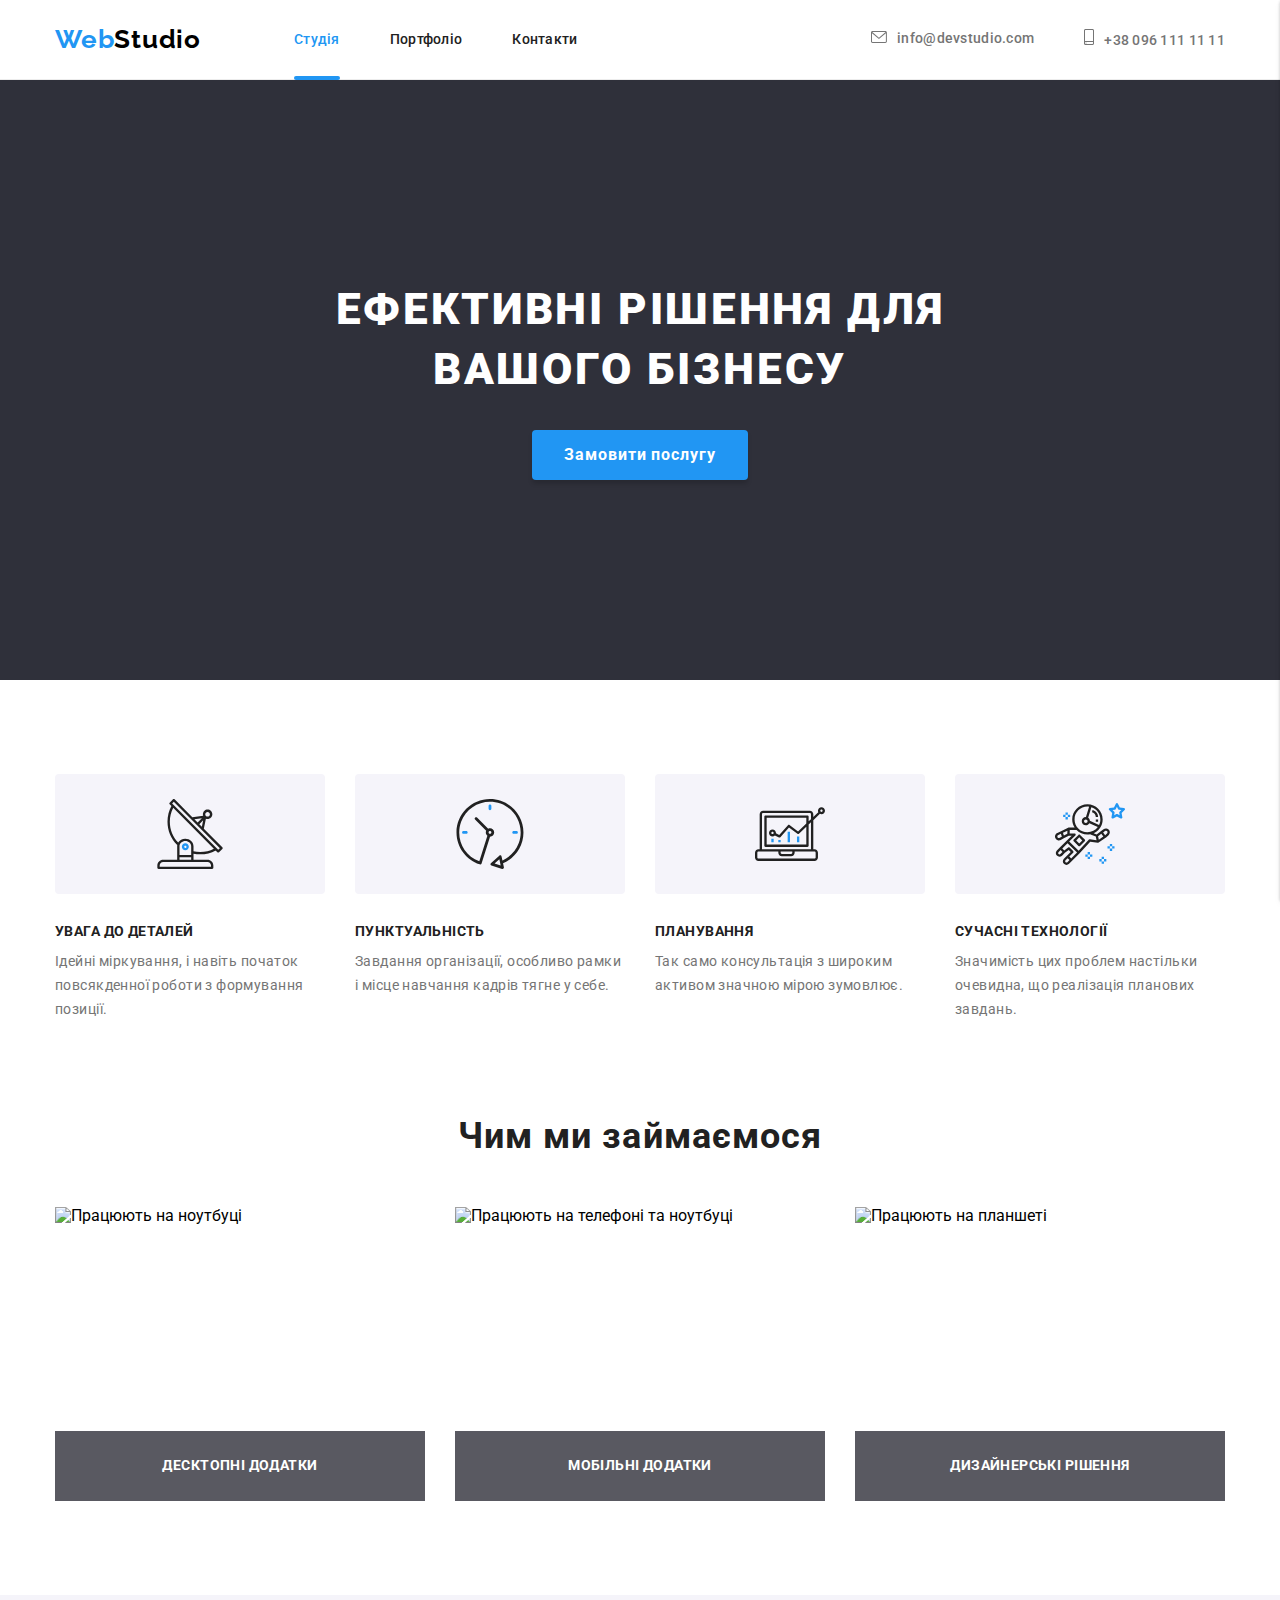
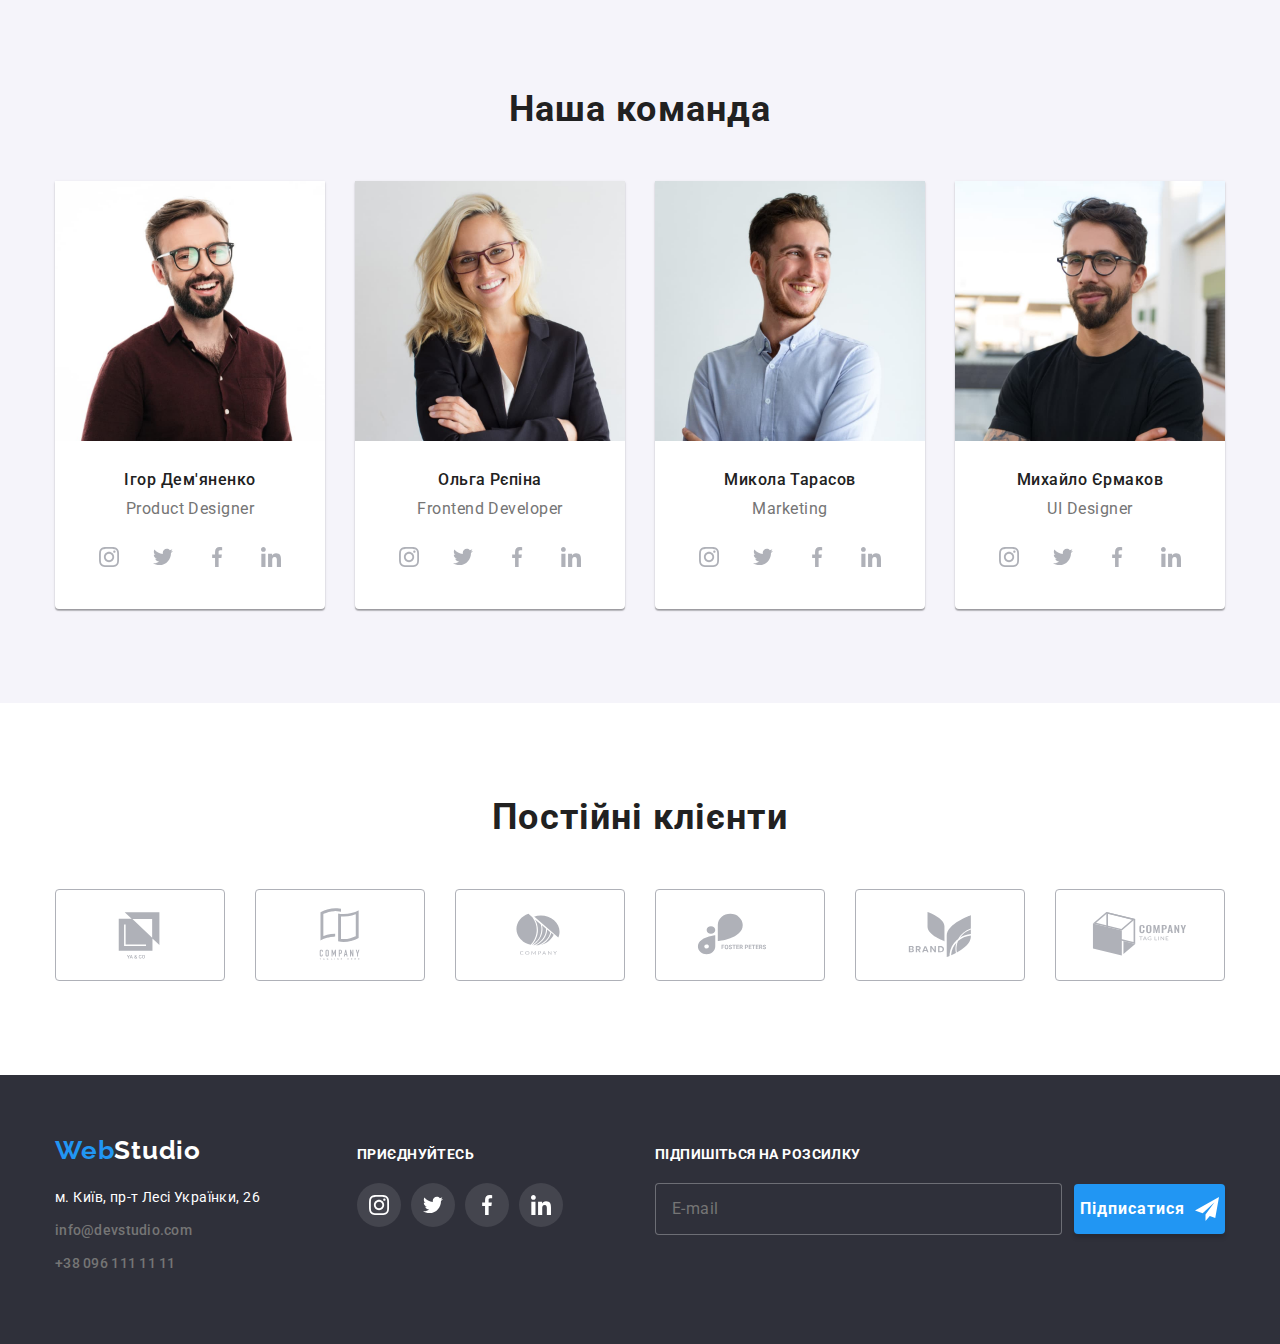
==== commit 71aa9b1e: "hero" ====
--- a/index.html
+++ b/index.html
@@ -25,6 +25,10 @@
         <a href="./index.html" lang="en" class="header__logo link logo"
           >Web<span class="logo__dark">Studio</span></a
         >
+        <button class="menu-button header__menu-button js-open-menu" type="button">
+          <svg class="menu-button__icon"><use href="./images/icons.svg#menu"></use></svg>
+        </button>
+
         <nav class="menu">
           <ul class="menu__list list">
             <li class="menu__item">
@@ -121,7 +125,7 @@
             <li class="work__item">
               <div class="work__box">
                 <img
-                  src="./images/laptop.jpg"
+                  src="./images/./work/laptop@1x.jpg"
                   alt="Працюють на ноутбуці"
                   width="370"
                   height="294"
@@ -135,7 +139,7 @@
             <li class="work__item">
               <div class="work__box">
                 <img
-                  src="./images/smartphone.jpg"
+                  src="./images/./work/smartphone@1x.jpg"
                   alt="Працюють на телефоні та ноутбуці"
                   width="370"
                   height="294"
@@ -150,7 +154,7 @@
             <li class="work__item">
               <div class="work__box">
                 <img
-                  src="./images/tablet.jpg"
+                  src="./images/./work/tablet@1x.jpg"
                   alt="Працюють на планшеті"
                   width="370"
                   height="294"
@@ -164,6 +168,7 @@
           </ul>
         </div>
       </section>
+
       <!-- TEAM -->
       <section class="section team">
         <div class="container">
@@ -308,41 +313,43 @@
           </ul>
         </div>
       </section>
-      <!-- CLIENT -->
+      <!--CLIENT-->
       <section class="section">
-        <h2 class="title">Постійні клієнти</h2>
-        <ul class="client__list list">
-          <li class="company">
-            <a href="#" class="company__logo"
-              ><svg class="company__icon"><use href="./images/icons.svg#Logo"></use></svg
-            ></a>
-          </li>
-          <li class="company">
-            <a href="#" class="company__logo"
-              ><svg class="company__icon"><use href="./images/icons.svg#Logo-1"></use></svg
-            ></a>
-          </li>
-          <li class="company">
-            <a href="#" class="company__logo"
-              ><svg class="company__icon"><use href="./images/icons.svg#Logo-2"></use></svg
-            ></a>
-          </li>
-          <li class="company">
-            <a href="#" class="company__logo"
-              ><svg class="company__icon"><use href="./images/icons.svg#Logo-3"></use></svg
-            ></a>
-          </li>
-          <li class="company">
-            <a href="#" class="company__logo"
-              ><svg class="company__icon"><use href="./images/icons.svg#Logo-4"></use></svg
-            ></a>
-          </li>
-          <li class="company">
-            <a href="#" class="company__logo"
-              ><svg class="company__icon"><use href="./images/icons.svg#Logo-5"></use></svg
-            ></a>
-          </li>
-        </ul>
+        <div class="container">
+          <h2 class="title">Постійні клієнти</h2>
+          <ul class="client__list list">
+            <li class="company">
+              <a href="#" class="company__logo"
+                ><svg class="company__icon"><use href="./images/icons.svg#Logo"></use></svg
+              ></a>
+            </li>
+            <li class="company">
+              <a href="#" class="company__logo"
+                ><svg class="company__icon"><use href="./images/icons.svg#Logo-1"></use></svg
+              ></a>
+            </li>
+            <li class="company">
+              <a href="#" class="company__logo"
+                ><svg class="company__icon"><use href="./images/icons.svg#Logo-2"></use></svg
+              ></a>
+            </li>
+            <li class="company">
+              <a href="#" class="company__logo"
+                ><svg class="company__icon"><use href="./images/icons.svg#Logo-3"></use></svg
+              ></a>
+            </li>
+            <li class="company">
+              <a href="#" class="company__logo"
+                ><svg class="company__icon"><use href="./images/icons.svg#Logo-4"></use></svg
+              ></a>
+            </li>
+            <li class="company">
+              <a href="#" class="company__logo"
+                ><svg class="company__icon"><use href="./images/icons.svg#Logo-5"></use></svg
+              ></a>
+            </li>
+          </ul>
+        </div>
       </section>
     </main>
 
@@ -482,6 +489,58 @@
         </form>
       </div>
     </div>
+    <!--MOBILE-->
+    <div class="mobile-container js-menu-container">
+      <div class="mobile__wrapper">
+        <button class="mobile-button js-close-menu">
+          <svg class="mobile__icon"><use href="./images/icons.svg#close"></use></svg>
+        </button>
+        <div class="mobile-nav">
+          <ul class="mobile-nav__list list">
+            <li class="mobile-nav__item">
+              <a href="./index.html" class="mobile-nav__link link current">Студія</a>
+            </li>
+            <li class="mobile-nav__item">
+              <a href="./portfolio.html" class="mobile-nav__link link">Портфоліо</a>
+            </li>
+            <li class="mobile-nav__item"><a href="#" class="mobile-nav__link link">Контакти</a></li>
+          </ul>
+        </div>
+        <div class="mobile-contact">
+          <ul class="mobile-contact__list list">
+            <li class="mobile-tel__item">
+              <a href="tel:+380961111111" class="mobile-tel link">+38 096 111 11 11</a>
+            </li>
+            <li class="mobile-mail__item list">
+              <a href="mailto:info@devstudio.com" class="mobile-mail link">info@devstudio.com</a>
+            </li>
+
+            <ul class="mobile-social__list list">
+              <li class="mobile-social__item">
+                <a class="mobile-social link" href="#">Instagram</a>
+              </li>
+              <li class="mobile-social__item">
+                <a class="mobile-social link" href="#">Twitter</a>
+              </li>
+              <li class="mobile-social__item">
+                <a class="mobile-social link" href="#">Facebook</a>
+              </li>
+              <li class="mobile-social__item">
+                <a class="mobile-social link" href="#">LinkedIn</a>
+              </li>
+            </ul>
+          </ul>
+        </div>
+      </div>
+    </div>
+
+    <script
+      defer
+      src="https://cdnjs.cloudflare.com/ajax/libs/body-scroll-lock/3.1.5/bodyScrollLock.min.js"
+      integrity="sha512-HowizSDbQl7UPEAsPnvJHlQsnBmU2YMrv7KkTBulTLEGz9chfBoWYyZJL+MUO6p/yBuuMO/8jI7O29YRZ2uBlA=="
+      crossorigin="anonymous"
+    ></script>
+    <script defer src="./js/mobal.js"></script>
     <script src="./js/modal.js"></script>
   </body>
 </html>
--- a/css/main.min.css
+++ b/css/main.min.css
@@ -1 +1 @@
-:root{--primary-text-color: #757575;--title-text-color: #212121;--accent-color: #2196f3;--primary-white-color: #ffffff;--accent-background-color: #2f303a;--second-background-color: #f5f4fa;--border-color: #eeeeee;--header-border-color: #ececec;--button-focus-color: #188ce8;--logo-color: #000000;--footer-contact-color: rgba(255, 255, 255, 0.6);--button-shadow-color: rgba(0, 0, 0, 0.15);--icon-color: #afb1b8}body{background-color:var(--primary-white-color);font-family:Roboto,sans-serif}button{cursor:pointer}.list{list-style:none;margin:0;padding-left:0}.link{text-decoration:none}h1,h2,h3,h4,h5,h6,p{margin:0}img{display:block}.container{width:1200px;padding-left:15px;padding-right:15px;margin-right:auto;margin-left:auto}.visually-hidden{position:absolute;white-space:nowrap;width:1px;height:1px;overflow:hidden;border:0;padding:0;clip:rect(0 0 0 0);clip-path:inset(50%);margin:-1px}.title{padding-bottom:50px;color:var(--title-text-color);font-size:36px;line-height:1.16;text-align:center;letter-spacing:.03em}.button{color:var(--primary-white-color);background-color:var(--accent-color);box-shadow:0px 4px 4px rgba(0,0,0,.15);border-radius:4px;border:none;transition:background-color 250ms cubic-bezier(0.4, 0, 0.2, 1)}.button:hover{background-color:var(--button-focus-color)}.button:focus{background-color:var(--button-focus-color)}.header{border-bottom:1px solid var(--header-border-color)}.header .container{display:flex;align-items:center}.header__logo{padding:24px 0}.logo__dark{color:var(--logo-color)}.logo{color:var(--accent-color);font-family:Raleway;font-weight:700;font-size:26px;line-height:1.19;letter-spacing:.03em}.menu{padding-left:93px}.menu__list{display:flex}.menu__item:not(:last-child){margin-right:50px}.menu__link{padding-top:32px;padding-bottom:32px;color:var(--title-text-color);font-weight:500;font-size:14px;line-height:1.14;letter-spacing:.02em;transition:color 250ms cubic-bezier(0.4, 0, 0.2, 1)}.menu__link:hover,.menu__link:focus{color:var(--accent-color)}.menu__link.current{position:relative;color:var(--accent-color)}.menu__link.current::after{display:block;position:absolute;bottom:-1px;left:0;width:100%;height:4px;content:"";border-radius:2px;background-color:var(--accent-color)}.contact{display:flex}.contact__link{padding-top:32px;padding-bottom:32px;color:var(--title-text-color);font-weight:500;font-size:14px;line-height:1.14;letter-spacing:.02em;transition:color 250ms cubic-bezier(0.4, 0, 0.2, 1)}.contact{margin-left:auto}.contact__icon{justify-content:center;align-items:center;margin-right:10px;fill:currentColor}.contact__item:not(:last-child){margin-right:50px}.contact__link{color:var(--primary-text-color)}.contact__link:hover,.contact__link:focus{color:var(--accent-color)}.section{padding-top:94px;padding-bottom:94px}.hero{padding-top:200px;padding-bottom:200px;text-align:center;max-width:1600px;margin-left:auto;margin-right:auto;background-color:var(--accent-background-color);background-image:linear-gradient(to right, rgba(47, 48, 58, 0.4), rgba(47, 48, 58, 0.4)),url(../images/hero.jpg);background-repeat:no-repeat;background-position:center;background-size:cover}.hero__title{max-width:696px;margin-right:auto;margin-left:auto;margin-top:0;margin-bottom:30px;color:var(--primary-white-color);font-weight:900;font-size:44px;line-height:1.36;letter-spacing:.06em;text-transform:uppercase}.hero__button{font-weight:700;line-height:1.87;letter-spacing:.06em;padding:10px 32px}.hero__button:active{background-color:var(--button-focus-color)}.feature__list{display:flex;gap:30px}.feature__item{flex-basis:calc((100% - 90px)/4)}.feature__box{display:flex;height:120px;background-color:var(--second-background-color);border-radius:4px;margin-bottom:30px;justify-content:center;align-items:center}.feature__icon{width:70px;height:70px}.feature__subtitle{margin-bottom:10px;color:var(--title-text-color);font-size:14px;line-height:1.14;letter-spacing:.03em;text-transform:uppercase}.feature__description{color:var(--primary-text-color);font-size:14px;line-height:1.71;letter-spacing:.03em}.work{padding-top:0}.work__list{display:flex;gap:30px}.work__item{flex-basis:calc((100% - 60px)/3)}.work__box{position:relative;width:370px;height:294px;overflow:hidden}.work__overlay{display:flex;align-items:center;justify-content:center;position:absolute;width:100%;height:70px;bottom:0px;background-color:rgba(47,48,58,.8)}.overlay__text{font-weight:700;font-size:14px;line-height:1.14;text-align:center;letter-spacing:.03em;text-transform:uppercase;color:var(--primary-white-color)}.team{background-color:var(--second-background-color)}.team__list{display:flex;gap:30px}.team__item{background-color:var(--primary-white-color);box-shadow:0px 1px 3px rgba(0,0,0,.12),0px 1px 1px rgba(0,0,0,.14),0px 2px 1px rgba(0,0,0,.2);border-radius:0px 0px 4px 4px;flex-basis:calc((100% - 90px)/4)}.team__description{padding-top:30px;margin-bottom:30px;text-align:center;line-height:1.18}.team__subtitle{margin-bottom:10px;color:var(--title-text-color);font-weight:500;font-size:16px;letter-spacing:.03em}.team__text{color:var(--primary-text-color);letter-spacing:.03em;margin-bottom:16px}.social__list{display:flex;justify-content:center;align-items:center;gap:10px}.social__item{width:44px;height:44px}.social__link{display:flex;justify-content:center;align-items:center;width:100%;height:100%;border-radius:50%;color:var(--icon-color);transition:color 250ms cubic-bezier(0.4, 0, 0.2, 1),background-color 250ms cubic-bezier(0.4, 0, 0.2, 1)}.social__list:not(:last-child){margin-right:10px}.social__icon{width:20px;height:20px;fill:currentColor}.social__link:focus,.social__link:hover{background-color:var(--accent-color);color:var(--primary-white-color)}.client__list{display:flex;justify-content:center;align-items:center}.company{width:170px;height:92px}.company:not(:last-child){margin-right:30px}.company__logo{display:flex;justify-content:center;align-items:center;width:100%;height:100%;color:var(--icon-color);border:1px solid var(--icon-color);border-radius:4px;transition:background-color 250ms cubic-bezier(0.4, 0, 0.2, 1),color 250ms cubic-bezier(0.4, 0, 0.2, 1),border-color 250ms cubic-bezier(0.4, 0, 0.2, 1)}.company__icon{width:106px;height:60px;fill:currentColor}.company__logo:hover,.company__logo:focus{background-color:var(--primary-white-color);color:var(--accent-color);border-color:var(--accent-color);outline:rgba(0,0,0,0)}.footer{background-color:var(--accent-background-color);padding-top:60px;padding-bottom:60px}.footer .container{display:flex;align-items:baseline}.logo__footer{display:inline-block;margin-bottom:20px}.logo__white{color:var(--primary-white-color)}.address{font-style:normal}.address__list{margin-bottom:9px}.address__link{margin-top:20px;color:var(--primary-white-color);font-size:14px;line-height:1.71;letter-spacing:.03em;transition:color 250ms cubic-bezier(0.4, 0, 0.2, 1)}.address__link:hover,.address__link:focus{color:var(--accent-color)}.contact__list{margin-bottom:9px}.contact__list{color:var(--footer-contact-color);font-size:14px;line-height:1.71;letter-spacing:.03em;transition:color 250ms cubic-bezier(0.4, 0, 0.2, 1)}.contact__link:hover,.contact__link:focus{color:var(--accent-color)}.footer__social{margin-left:70px}.footer__text{font-weight:700;font-size:14px;line-height:1.14;letter-spacing:.03em;text-transform:uppercase;margin-bottom:20px;color:var(--primary-white-color)}.footer__box{display:flex;justify-content:center;align-items:center}.footer__item{width:44px;height:44px}.footer__links{display:flex;justify-content:center;align-items:center;width:100%;height:100%;border-radius:50%;background:rgba(255,255,255,.1);transition:color 250ms cubic-bezier(0.4, 0, 0.2, 1),background-color 250ms cubic-bezier(0.4, 0, 0.2, 1)}.footer__icon{width:20px;height:20px;fill:var(--primary-white-color);transition:transform 250ms cubic-bezier(0.4, 0, 0.2, 1)}.footer__item:not(:last-child){margin-right:10px}.footer__links:hover,.footer__links:focus{background-color:var(--accent-color);color:var(--primary-white-color)}.subscription{margin-left:93px}.subscription__text{margin-bottom:20px;font-weight:700;font-size:14px;line-height:1.14;letter-spacing:.03em;text-transform:uppercase;color:var(--primary-white-color)}.footer__subscription{display:flex}.subscription__form{display:flex;justify-content:center;align-items:center}.subscription__input{width:358px;border:1px solid rgba(255,255,255,.3);border-radius:4px;padding:15px 16px;background-color:var(--accent-background-color);font-weight:400;font-size:16px;line-height:1.25;letter-spacing:.03em;color:rgba(255,255,255,.6);outline:rgba(0,0,0,0);transition:border 250ms cubic-bezier(0.4, 0, 0.2, 1)}.subscription__input:focus{border-color:var(--accent-color)}.subscription__button{display:flex;justify-content:center;align-items:center;margin-left:12px;width:200px;height:50px;font-weight:700;font-size:16px;line-height:1.87;letter-spacing:.06em}.icon__send{margin-left:10px}.backdrop{position:fixed;top:0;left:0;width:100vw;height:100vh;transition:opacity 250ms cubic-bezier(0.4, 0, 0.2, 1),visibility 250ms cubic-bezier(0.4, 0, 0.2, 1)}.backdrop.is-hidden{visibility:hidden;opacity:0;pointer-events:none}.modal{position:absolute;padding:40px;width:528px;height:581px;top:50%;left:50%;transform:translate(-50%, -50%) scale(1);background-color:var(--primary-white-color);box-shadow:0px 1px 3px rgba(0,0,0,.12),0px 1px 1px rgba(0,0,0,.14),0px 2px 1px rgba(0,0,0,.2);border-radius:4px;transition:transform 250ms cubic-bezier(0.4, 0, 0.2, 1)}.backdrop.is-hidden .modal{transform:translate(-50%, -50%) scale(0.1)}.button__close{display:flex;align-items:center;justify-content:center;border-radius:50%;width:30px;height:30px;background-color:var(--primary-white-color);border:1px solid rgba(0,0,0,.1);position:absolute;right:8px;top:8px}.button__icon{fill:var(--logo-color);transition:fill 250ms cubic-bezier(0.4, 0, 0.2, 1)}.button__close:hover .button__icon,.button__close:focus .button__icon{fill:var(--accent-color)}.modal__form{display:flex;flex-direction:column}.modal__text{margin-bottom:12px;font-weight:700;font-size:20px;line-height:1.15;text-align:center;letter-spacing:.03em;color:var(--title-text-color)}.input{font-weight:400;font-size:12px;line-height:1.16;letter-spacing:.01em;display:inline-block;color:var(--primary-text-color)}.input:not(:last-child){margin-bottom:10px}.modal__wrapper{display:block;position:relative;margin-top:4px}.modal__input{padding-left:42px;width:100%;height:40px;border:1px solid rgba(33,33,33,.2);border-radius:4px;transition:border-color 250ms cubic-bezier(0.4, 0, 0.2, 1)}.modal__icon{position:absolute;top:11px;left:12px;transition:fill 250ms cubic-bezier(0.4, 0, 0.2, 1)}.modal__input:focus{border-color:var(--accent-color);outline:none}.modal__input:focus+.modal__icon{fill:var(--accent-color)}.modal__comments{padding:12px 16px;margin-top:4px;width:100%;height:120px;resize:none;border:1px solid rgba(33,33,33,.2);border-radius:4px;font-weight:400;font-size:12px;line-height:1.16;letter-spacing:.01em;outline:rgba(0,0,0,0);color:rgba(117,117,117,.5);transition:border-color 250ms cubic-bezier(0.4, 0, 0.2, 1)}.modal__comments:focus{border-color:var(--accent-color)}.modal__checkbox:checked+.modal__privecy .custom__checkbox{border-color:rgba(0,0,0,0);background-color:var(--primary-white-color);background-image:url(../images/icon\ check.svg);background-repeat:no-repeat;background-position:center}.custom__checkbox{display:inline-block;width:16px;height:15px;border:2px solid var(--title-text-color);border-radius:4px;margin-right:7px}.modal__privecy{display:flex;justify-content:center;align-items:center;margin-bottom:30px;font-weight:400;font-size:14px;line-height:1.71;letter-spacing:.03em;color:var(--primary-text-color)}.contract{font-weight:400;font-size:14px;line-height:1.71;letter-spacing:.03em;text-decoration-line:underline;color:var(--accent-color)}.button__submit{width:200px;height:50px;margin-right:auto;margin-left:auto}.modal__comments::placeholder{font-weight:400;font-size:12px;line-height:14px;letter-spacing:.01em;color:rgba(117,117,117,.5)}.button__list{display:flex;justify-content:center;margin-bottom:50px}.button__item:not(:last-child){margin-right:8px}.button__option{padding:6px 22px;background-color:var(--second-background-color);color:var(--title-text-color);font-weight:500;line-height:1.62;letter-spacing:.03em;border:none;border-radius:4px;transition:background-color 250ms cubic-bezier(0.4, 0, 0.2, 1),color 250ms cubic-bezier(0.4, 0, 0.2, 1),box-shadow 250ms cubic-bezier(0.4, 0, 0.2, 1)}.button__option:hover,.button__option:focus{background-color:var(--accent-color);color:var(--primary-white-color);box-shadow:0px 3px 1px rgba(0,0,0,.1),0px 1px 2px rgba(0,0,0,.08),0px 2px 2px rgba(0,0,0,.12)}.operation__list{display:flex;flex-wrap:wrap;gap:30px}.operation__item{flex-basis:calc((100% - 60px)/3)}.wrapper{position:relative;overflow:hidden}.operation__foto{display:block;transition:box-shadow 250ms cubic-bezier(0.4, 0, 0.2, 1)}.operation__foto:hover,.operation__foto:focus{box-shadow:0px 1px 1px rgba(0,0,0,.12),0px 4px 4px rgba(0,0,0,.06),1px 4px 6px rgba(0,0,0,.16);outline:rgba(0,0,0,0)}.overlay__description{font-weight:400;font-size:18px;line-height:1.56;letter-spacing:.03em;color:var(--primary-white-color);padding:63px 24px}.overlay__description{width:100%;height:100%;position:absolute;left:0;top:0;background-color:rgba(33,150,243,.9);transform:translateY(100%);transition:transform 250ms cubic-bezier(0.4, 0, 0.2, 1),opacity 250ms cubic-bezier(0.4, 0, 0.2, 1);opacity:0}.operation__foto:hover .overlay__description{transform:translateY(0);opacity:1}.operation__foto:focus .overlay__description{transform:translateY(0);opacity:1}.box{padding:20px 24px;background-color:var(--primary-white-color);border:1px solid var(--border-color);border-top:none}.operation__title{margin-bottom:4px;color:var(--title-text-color);font-size:18px;line-height:2;letter-spacing:.06em}.operation__text{color:var(--primary-text-color);line-height:1.87;letter-spacing:.03em}/*# sourceMappingURL=main.min.css.map */+:root{--primary-text-color: #757575;--title-text-color: #212121;--accent-color: #2196f3;--primary-white-color: #ffffff;--accent-background-color: #2f303a;--second-background-color: #f5f4fa;--border-color: #eeeeee;--header-border-color: #ececec;--button-focus-color: #188ce8;--logo-color: #000000;--footer-contact-color: rgba(255, 255, 255, 0.6);--button-shadow-color: rgba(0, 0, 0, 0.15);--icon-color: #afb1b8}body{background-color:var(--primary-white-color);font-family:Roboto,sans-serif}button{cursor:pointer}.list{list-style:none;margin:0;padding-left:0}.link{text-decoration:none}h1,h2,h3,h4,h5,h6,p{margin:0}img{display:block;width:100%;height:auto}.container{max-width:480px;padding-left:15px;padding-right:15px;margin-right:auto;margin-left:auto}@media screen and (min-width: 767px){.container{max-width:768px}}@media screen and (min-width: 1199px){.container{max-width:1200px}}.visually-hidden{position:absolute;white-space:nowrap;width:1px;height:1px;overflow:hidden;border:0;padding:0;clip:rect(0 0 0 0);clip-path:inset(50%);margin:-1px}.title{padding-bottom:50px;color:var(--title-text-color);font-size:36px;line-height:1.16;text-align:center;letter-spacing:.03em}.button{color:var(--primary-white-color);background-color:var(--accent-color);box-shadow:0px 4px 4px rgba(0,0,0,.15);border-radius:4px;border:none;transition:background-color 250ms cubic-bezier(0.4, 0, 0.2, 1)}.button:hover{background-color:var(--button-focus-color)}.button:focus{background-color:var(--button-focus-color)}.header{border-bottom:1px solid var(--header-border-color)}.header .container{display:flex;align-items:center}.header__logo{padding:24px 0}.logo__dark{color:var(--logo-color)}.header__menu-button{margin-left:auto}.menu-button{background-color:rgba(0,0,0,0);border:none}@media screen and (min-width: 767px){.menu-button{display:none}}.menu-button__icon{fill:var(--logo-color);width:40px;height:40px}.header__menu-button:focus .menu-button__icon{fill:var(--accent-color)}.logo{color:var(--accent-color);font-family:Raleway;font-weight:700;font-size:26px;line-height:1.19;letter-spacing:.03em}.menu{display:none}@media screen and (min-width: 767px){.menu{display:block;padding-left:87px}}@media screen and (min-width: 1199px){.menu{padding-left:93px}}.menu__list{display:flex}.menu__item:not(:last-child){margin-right:50px}.menu__link{padding-top:32px;padding-bottom:32px;color:var(--title-text-color);font-weight:500;font-size:14px;line-height:1.14;letter-spacing:.02em;transition:color 250ms cubic-bezier(0.4, 0, 0.2, 1)}.menu__link:hover,.menu__link:focus{color:var(--accent-color)}.menu__link.current{position:relative;color:var(--accent-color)}.menu__link.current::after{display:block;position:absolute;bottom:-1px;left:0;width:100%;height:4px;content:"";border-radius:2px;background-color:var(--accent-color)}.contact{display:none}@media screen and (min-width: 767px){.contact{margin-left:auto;display:block}}@media screen and (min-width: 1199px){.contact{display:flex}}.contact__link{padding-top:32px;padding-bottom:32px;color:var(--title-text-color);font-weight:500;font-size:14px;line-height:1.14;letter-spacing:.02em;transition:color 250ms cubic-bezier(0.4, 0, 0.2, 1)}.contact__icon{justify-content:center;align-items:center;margin-right:10px;fill:currentColor}@media screen and (min-width: 1199px){.contact__item:not(:last-child){margin-right:50px}}.contact__link{color:var(--primary-text-color)}.contact__link:hover,.contact__link:focus{color:var(--accent-color)}.section{padding-top:60px;padding-bottom:60px}@media screen and (min-width: 1199px){.section{padding-top:94px;padding-bottom:94px}}.mobile-container{position:fixed;top:0;left:0;width:100vw;height:100vh;background-color:var(--primary-white-color);box-shadow:0px 4px 8px rgba(0,0,0,.04),0px 2px 4px rgba(0,0,0,.08),0px 1px 3px rgba(0,0,0,.16);z-index:999;transform:translateX(100%);transition:transform 250ms cubic-bezier(0.4, 0, 0.2, 1)}.mobile-container.is-open{transform:translateX(0)}.mobile__wrapper{display:flex;flex-direction:column;height:100%;justify-content:space-between;padding:48px 40px}.mobile-button{display:flex;align-items:center;justify-content:center;width:40px;height:40px;background-color:var(--primary-white-color);border:none;position:absolute;right:15px;top:10px}.mobile__icon{fill:var(--title-text-color);transition:fill 250ms cubic-bezier(0.4, 0, 0.2, 1)}.mobile-button:hover .mobile__icon,.mobile-button:focus .mobile__icon{fill:var(--accent-color)}.mobile-nav__item:not(:last-child){margin-bottom:32px}.mobile-nav__link{font-weight:500;font-size:40px;line-height:1.17;letter-spacing:.02em;color:var(--title-text-color);transition:color 250ms cubic-bezier(0.4, 0, 0.2, 1)}.mobile-nav__link:hover,.mobile-nav__link:focus{color:var(--accent-color);outline:rgba(0,0,0,0)}.mobile-contact{display:flex;flex-direction:column;justify-content:space-between}.mobile-tel__item{margin-bottom:32px}.mobile-tel{font-weight:500;font-size:34px;line-height:1.17;letter-spacing:.02em;color:var(--accent-color)}.mobile-mail{font-weight:500;font-size:24px;line-height:1.16;letter-spacing:.02em;color:var(--primary-text-color)}.mobile-social__list{display:flex;gap:20px;margin-bottom:auto;position:relative;margin-top:64px}.mobile-social{font-weight:500;font-size:18px;line-height:1.22;letter-spacing:.02em;color:var(--accent-color)}.mobile-social::after{position:absolute;bottom:10px;width:22px;height:0px;content:"";border:1px solid rgba(33,33,33,.2);transform:rotate(90deg)}.hero{padding-top:200px;padding-bottom:200px;text-align:center;max-width:1600px;margin-left:auto;margin-right:auto;background-color:var(--accent-background-color);background-repeat:no-repeat;background-position:center;background-size:cover;background-image:linear-gradient(to right, rgba(47, 48, 58, 0.4), rgba(47, 48, 58, 0.4)),url("../../images/hero/hero480@1x.jpg")}@media(min-device-pixel-ratio: 2),(min-resolution: 192dpi),(min-resolution: 2dppx){.hero{background-image:linear-gradient(to right, rgba(47, 48, 58, 0.4), rgba(47, 48, 58, 0.4)),url("../../images/hero/hero480@2x.jpg")}}@media screen and (min-width: 480px){.hero{background-image:linear-gradient(to right, rgba(47, 48, 58, 0.4), rgba(47, 48, 58, 0.4)),url("../../images/hero/hero480@1x.jpg")}}@media screen and (min-width: 480px)and (min-device-pixel-ratio: 2),screen and (min-width: 480px)and (min-resolution: 192dpi),screen and (min-width: 480px)and (min-resolution: 2dppx){.hero{background-image:linear-gradient(to right, rgba(47, 48, 58, 0.4), rgba(47, 48, 58, 0.4)),url("../../images/hero/hero480@2x.jpg")}}@media screen and (min-width: 767px){.hero{background-image:linear-gradient(to right, rgba(47, 48, 58, 0.4), rgba(47, 48, 58, 0.4)),url("../../images/hero/hero768@1x.jpg")}}@media screen and (min-width: 767px)and (min-device-pixel-ratio: 2),screen and (min-width: 767px)and (min-resolution: 192dpi),screen and (min-width: 767px)and (min-resolution: 2dppx){.hero{background-image:linear-gradient(to right, rgba(47, 48, 58, 0.4), rgba(47, 48, 58, 0.4)),url("../../images/hero/hero768@2x.jpg")}}@media screen and (min-width: 1199px){.hero{height:600px;background-image:linear-gradient(to right, rgba(47, 48, 58, 0.4), rgba(47, 48, 58, 0.4)),url("../../images/hero/hero1600@1x.jpg")}}@media screen and (min-width: 1199px)and (min-device-pixel-ratio: 2),screen and (min-width: 1199px)and (min-resolution: 192dpi),screen and (min-width: 1199px)and (min-resolution: 2dppx){.hero{background-image:linear-gradient(to right, rgba(47, 48, 58, 0.4), rgba(47, 48, 58, 0.4)),url("../../images/hero/hero1600@2x.jpg")}}.hero__title{max-width:696px;margin-right:auto;margin-left:auto;margin-top:0;margin-bottom:30px;color:var(--primary-white-color);font-weight:900;font-size:44px;line-height:1.36;letter-spacing:.06em;text-transform:uppercase}.hero__button{font-weight:700;line-height:1.87;letter-spacing:.06em;padding:10px 32px}.hero__button:active{background-color:var(--button-focus-color)}.feature__list{display:block}@media screen and (min-width: 767px){.feature__list{display:flex;flex-wrap:wrap;gap:30px}}@media screen and (min-width: 1199px){.feature__list{display:flex;gap:30px}}@media screen and (max-width: 1200px){.feature__item:not(:last-child){margin-bottom:30px}}@media screen and (min-width: 767px){.feature__item{flex-basis:calc((100% - 60px)/2)}}@media screen and (min-width: 1199px){.feature__item{flex-basis:calc((100% - 90px)/4)}}.feature__box{display:flex;height:120px;background-color:var(--second-background-color);border-radius:4px;margin-bottom:30px;justify-content:center;align-items:center}.feature__icon{width:70px;height:70px}.feature__subtitle{margin-bottom:10px;color:var(--title-text-color);font-size:14px;line-height:1.14;letter-spacing:.03em;text-transform:uppercase}.feature__description{color:var(--primary-text-color);font-size:14px;line-height:1.71;letter-spacing:.03em}.work{display:none}@media screen and (min-width: 1199px){.work{display:flex;padding-top:0}}.work__list{display:flex;gap:30px}.work__item{flex-basis:calc((100% - 60px)/3)}.work__box{position:relative;width:370px;height:294px;overflow:hidden}.work__overlay{display:flex;align-items:center;justify-content:center;position:absolute;width:100%;height:70px;bottom:0px;background-color:rgba(47,48,58,.8)}.overlay__text{font-weight:700;font-size:14px;line-height:1.14;text-align:center;letter-spacing:.03em;text-transform:uppercase;color:var(--primary-white-color)}.team{background-color:var(--second-background-color)}.team__list{display:block}@media screen and (min-width: 1199px){.team__list{display:flex;gap:30px}}.team__item{background-color:var(--primary-white-color);box-shadow:0px 1px 3px rgba(0,0,0,.12),0px 1px 1px rgba(0,0,0,.14),0px 2px 1px rgba(0,0,0,.2);border-radius:0px 0px 4px 4px;flex-basis:calc((100% - 90px)/4)}.team__description{padding-top:30px;margin-bottom:30px;text-align:center;line-height:1.18}.team__subtitle{margin-bottom:10px;color:var(--title-text-color);font-weight:500;font-size:16px;letter-spacing:.03em}.team__text{color:var(--primary-text-color);letter-spacing:.03em;margin-bottom:16px}.social__list{display:flex;justify-content:center;align-items:center;gap:10px}.social__item{width:44px;height:44px}.social__link{display:flex;justify-content:center;align-items:center;width:100%;height:100%;border-radius:50%;color:var(--icon-color);transition:color 250ms cubic-bezier(0.4, 0, 0.2, 1),background-color 250ms cubic-bezier(0.4, 0, 0.2, 1)}.social__list:not(:last-child){margin-right:10px}.social__icon{width:20px;height:20px;fill:currentColor}.social__link:focus,.social__link:hover{background-color:var(--accent-color);color:var(--primary-white-color)}.client__list{display:flex;flex-wrap:wrap;gap:30px}@media screen and (min-width: 1199px){.client__list{display:flex;justify-content:center;align-items:center}}.company{width:170px;height:92px}.company{flex-basis:calc((100% - 30px)/2)}@media screen and (min-width: 767px){.company{flex-basis:calc((100% - 60px)/3)}}@media screen and (min-width: 1199px){.company{flex-basis:calc((100% - 150px)/6)}}.company__logo{display:flex;justify-content:center;align-items:center;width:100%;height:100%;color:var(--icon-color);border:1px solid var(--icon-color);border-radius:4px;transition:background-color 250ms cubic-bezier(0.4, 0, 0.2, 1),color 250ms cubic-bezier(0.4, 0, 0.2, 1),border-color 250ms cubic-bezier(0.4, 0, 0.2, 1)}.company__icon{width:106px;height:60px;fill:currentColor}.company__logo:hover,.company__logo:focus{background-color:var(--primary-white-color);color:var(--accent-color);border-color:var(--accent-color);outline:rgba(0,0,0,0)}.footer{background-color:var(--accent-background-color);padding-top:60px;padding-bottom:60px}.footer .container{display:flex;flex-direction:column;align-items:center;gap:60px}@media screen and (min-width: 767px){.footer .container{flex-direction:row;flex-wrap:wrap;justify-content:space-around;align-items:baseline}}@media screen and (min-width: 1199px){.footer .container{justify-content:normal;gap:0px;align-items:baseline}}.footer__address{width:232px}@media screen and (min-width: 767px){.footer__address{margin-right:70px}}.logo__footer{display:inline-block;margin-bottom:20px;margin-right:auto;margin-left:auto}.logo__white{color:var(--primary-white-color)}.address{font-style:normal}.address__list{margin-bottom:9px}.address__item{display:flex;flex-direction:column;align-items:center;padding-left:0;margin-top:0}@media screen and (min-width: 1199px){.address__item{align-items:normal}}.address__link{margin-top:20px;color:var(--primary-white-color);font-size:14px;line-height:1.71;letter-spacing:.03em;transition:color 250ms cubic-bezier(0.4, 0, 0.2, 1)}.address__link:hover,.address__link:focus{color:var(--accent-color)}.contact__list{margin-bottom:9px}.contact__list{color:var(--footer-contact-color);font-size:14px;line-height:1.71;letter-spacing:.03em;transition:color 250ms cubic-bezier(0.4, 0, 0.2, 1)}.contact__link:hover,.contact__link:focus{color:var(--accent-color)}@media screen and (min-width: 1199px){.footer__social{margin-right:auto}}.footer__text{text-align:center;font-weight:700;font-size:14px;line-height:1.14;letter-spacing:.03em;text-transform:uppercase;margin-bottom:20px;color:var(--primary-white-color)}@media screen and (min-width: 1199px){.footer__text{text-align:start}}.footer__box{display:flex;justify-content:center;align-items:center}.footer__item{width:44px;height:44px}.footer__links{display:flex;justify-content:center;align-items:center;width:100%;height:100%;border-radius:50%;background:rgba(255,255,255,.1);transition:color 250ms cubic-bezier(0.4, 0, 0.2, 1),background-color 250ms cubic-bezier(0.4, 0, 0.2, 1)}.footer__icon{width:20px;height:20px;fill:var(--primary-white-color);transition:transform 250ms cubic-bezier(0.4, 0, 0.2, 1)}.footer__item:not(:last-child){margin-right:10px}.footer__links:hover,.footer__links:focus{background-color:var(--accent-color);color:var(--primary-white-color)}.subscription{width:100%}@media screen and (min-width: 1199px){.subscription{width:570px}}.subscription__text{text-align:center;margin-bottom:20px;font-weight:700;font-size:14px;line-height:1.14;letter-spacing:.03em;text-transform:uppercase;color:var(--primary-white-color)}@media screen and (min-width: 1199px){.subscription__text{text-align:start}}.footer__subscription{display:flex;flex-direction:column;align-items:center}@media screen and (min-width: 1199px){.footer__subscription{flex-direction:row;align-items:baseline}}.subscription__form{display:flex;justify-content:center;align-items:center;flex-direction:column;margin-bottom:20px;width:100%}.subscription__input{display:flex;justify-content:center;flex-direction:column;border:1px solid rgba(255,255,255,.3);border-radius:4px;width:100%;padding:15px 16px;background-color:var(--accent-background-color);font-weight:400;font-size:16px;line-height:1.25;letter-spacing:.03em;color:rgba(255,255,255,.6);outline:rgba(0,0,0,0);transition:border 250ms cubic-bezier(0.4, 0, 0.2, 1)}.subscription__input:focus{border-color:var(--accent-color)}@media screen and (min-width: 767px){.subscription__input:focus{width:450px}}@media screen and (min-width: 1199px){.subscription__input:focus{width:358px}}.subscription__button{display:flex;justify-content:center;align-items:center;margin-left:12px;width:200px;height:50px;font-weight:700;font-size:16px;line-height:1.87;letter-spacing:.06em}.icon__send{margin-left:10px}.backdrop{position:fixed;overflow:scroll;top:0;left:0;width:100vw;height:100vh;background-color:rgba(0,0,0,.2);transition:opacity 250ms cubic-bezier(0.4, 0, 0.2, 1),visibility 250ms cubic-bezier(0.4, 0, 0.2, 1)}.backdrop.is-hidden{visibility:hidden;opacity:0;pointer-events:none}.modal{position:absolute;padding:40px;width:528px;height:581px;top:50%;left:50%;transform:translate(-50%, -50%) scale(1);background-color:var(--primary-white-color);box-shadow:0px 1px 3px rgba(0,0,0,.12),0px 1px 1px rgba(0,0,0,.14),0px 2px 1px rgba(0,0,0,.2);border-radius:4px;transition:transform 250ms cubic-bezier(0.4, 0, 0.2, 1)}.backdrop.is-hidden .modal{transform:translate(-50%, -50%) scale(0.1)}.button__close{display:flex;align-items:center;justify-content:center;border-radius:50%;width:30px;height:30px;background-color:var(--primary-white-color);border:1px solid rgba(0,0,0,.1);position:absolute;right:8px;top:8px}.button__icon{fill:var(--logo-color);transition:fill 250ms cubic-bezier(0.4, 0, 0.2, 1)}.button__close:hover .button__icon,.button__close:focus .button__icon{fill:var(--accent-color)}.modal__form{display:flex;flex-direction:column}.modal__text{margin-bottom:12px;font-weight:700;font-size:20px;line-height:1.15;text-align:center;letter-spacing:.03em;color:var(--title-text-color)}.input{font-weight:400;font-size:12px;line-height:1.16;letter-spacing:.01em;display:inline-block;color:var(--primary-text-color)}.input:not(:last-child){margin-bottom:10px}.modal__wrapper{display:block;position:relative;margin-top:4px}.modal__input{padding-left:42px;width:100%;height:40px;border:1px solid rgba(33,33,33,.2);border-radius:4px;transition:border-color 250ms cubic-bezier(0.4, 0, 0.2, 1)}.modal__icon{position:absolute;top:11px;left:12px;transition:fill 250ms cubic-bezier(0.4, 0, 0.2, 1)}.modal__input:focus{border-color:var(--accent-color);outline:none}.modal__input:focus+.modal__icon{fill:var(--accent-color)}.modal__comments{padding:12px 16px;margin-top:4px;width:100%;height:120px;resize:none;border:1px solid rgba(33,33,33,.2);border-radius:4px;font-weight:400;font-size:12px;line-height:1.16;letter-spacing:.01em;outline:rgba(0,0,0,0);color:rgba(117,117,117,.5);transition:border-color 250ms cubic-bezier(0.4, 0, 0.2, 1)}.modal__comments:focus{border-color:var(--accent-color)}.modal__checkbox:checked+.modal__privecy .custom__checkbox{border-color:rgba(0,0,0,0);background-color:var(--primary-white-color);background-image:url(../images/icon\ check.svg);background-repeat:no-repeat;background-position:center}.custom__checkbox{display:inline-block;width:16px;height:15px;border:2px solid var(--title-text-color);border-radius:4px;margin-right:7px}.modal__privecy{display:flex;justify-content:center;align-items:center;margin-bottom:30px;font-weight:400;font-size:14px;line-height:1.71;letter-spacing:.03em;color:var(--primary-text-color)}.contract{font-weight:400;font-size:14px;line-height:1.71;letter-spacing:.03em;text-decoration-line:underline;color:var(--accent-color)}.button__submit{width:200px;height:50px;margin-right:auto;margin-left:auto}.modal__comments::placeholder{font-weight:400;font-size:12px;line-height:14px;letter-spacing:.01em;color:rgba(117,117,117,.5)}.button__list{display:flex;flex-wrap:wrap;gap:15px 8px;margin-bottom:40px}@media screen and (max-width: 767px){.button__list{max-width:340px}}@media screen and (min-width: 767px){.button__list{justify-content:center;margin-bottom:30px}}@media screen and (min-width: 1199px){.button__list{margin-bottom:50px}}.button__option{padding:6px 22px;background-color:var(--second-background-color);color:var(--title-text-color);font-weight:500;line-height:1.62;letter-spacing:.03em;border:none;border-radius:4px;transition:background-color 250ms cubic-bezier(0.4, 0, 0.2, 1),color 250ms cubic-bezier(0.4, 0, 0.2, 1),box-shadow 250ms cubic-bezier(0.4, 0, 0.2, 1)}.button__option:hover,.button__option:focus{background-color:var(--accent-color);color:var(--primary-white-color);box-shadow:0px 3px 1px rgba(0,0,0,.1),0px 1px 2px rgba(0,0,0,.08),0px 2px 2px rgba(0,0,0,.12)}.operation__list{display:flex;flex-wrap:wrap;gap:30px}.operation__item{flex-basis:100%}@media screen and (min-width: 767px){.operation__item{flex-basis:calc((100% - 30px)/2)}}@media screen and (min-width: 1199px){.operation__item{flex-basis:calc((100% - 60px)/3)}}.wrapper{position:relative;overflow:hidden}.operation__foto{display:block;transition:box-shadow 250ms cubic-bezier(0.4, 0, 0.2, 1)}.operation__foto:hover,.operation__foto:focus{box-shadow:0px 1px 1px rgba(0,0,0,.12),0px 4px 4px rgba(0,0,0,.06),1px 4px 6px rgba(0,0,0,.16);outline:rgba(0,0,0,0)}.overlay__description{font-weight:400;font-size:18px;line-height:1.56;letter-spacing:.03em;color:var(--primary-white-color);padding:63px 24px}.overlay__description{width:100%;height:100%;position:absolute;left:0;top:0;background-color:rgba(33,150,243,.9);transform:translateY(100%);transition:transform 250ms cubic-bezier(0.4, 0, 0.2, 1),opacity 250ms cubic-bezier(0.4, 0, 0.2, 1);opacity:0}.operation__foto:hover .overlay__description{transform:translateY(0);opacity:1}.operation__foto:focus .overlay__description{transform:translateY(0);opacity:1}.box{padding:20px 24px;background-color:var(--primary-white-color);border:1px solid var(--border-color);border-top:none}.operation__title{margin-bottom:4px;color:var(--title-text-color);font-size:18px;line-height:2;letter-spacing:.06em}.operation__text{color:var(--primary-text-color);line-height:1.87;letter-spacing:.03em}/*# sourceMappingURL=main.min.css.map */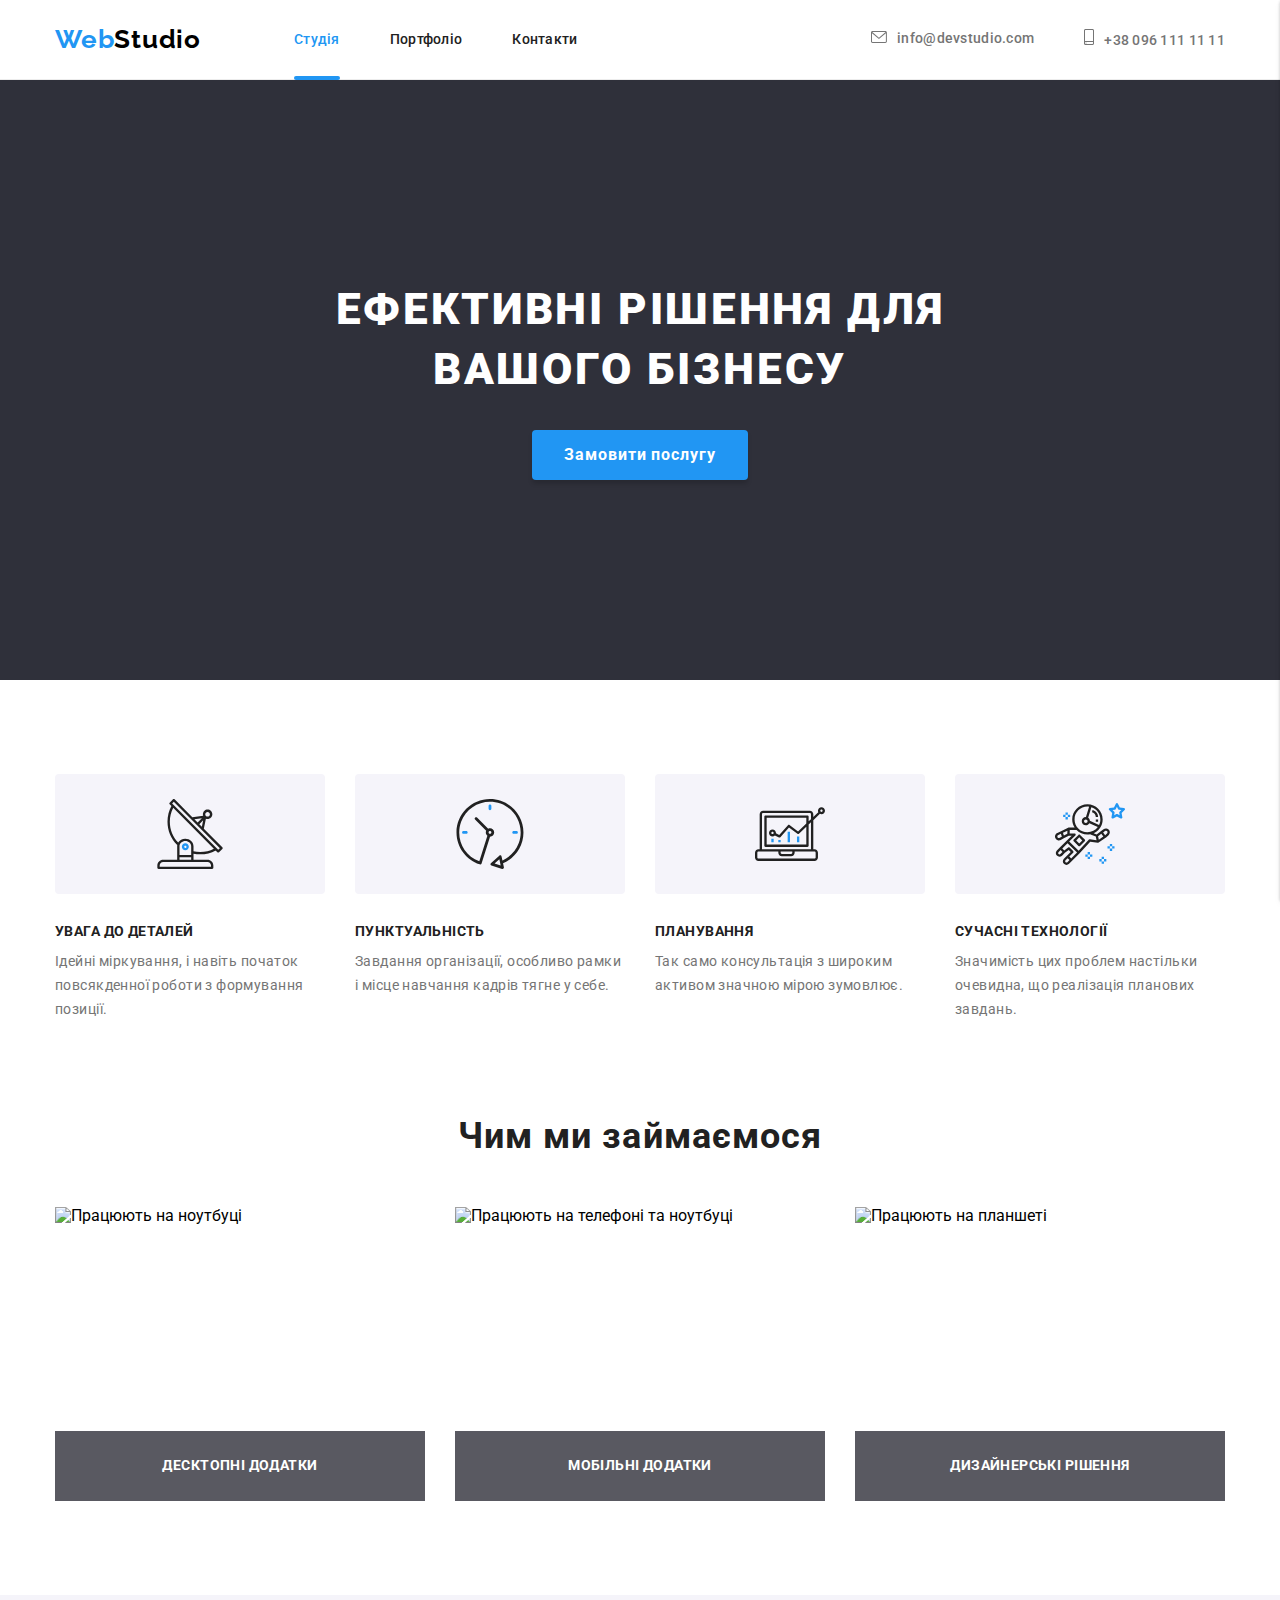
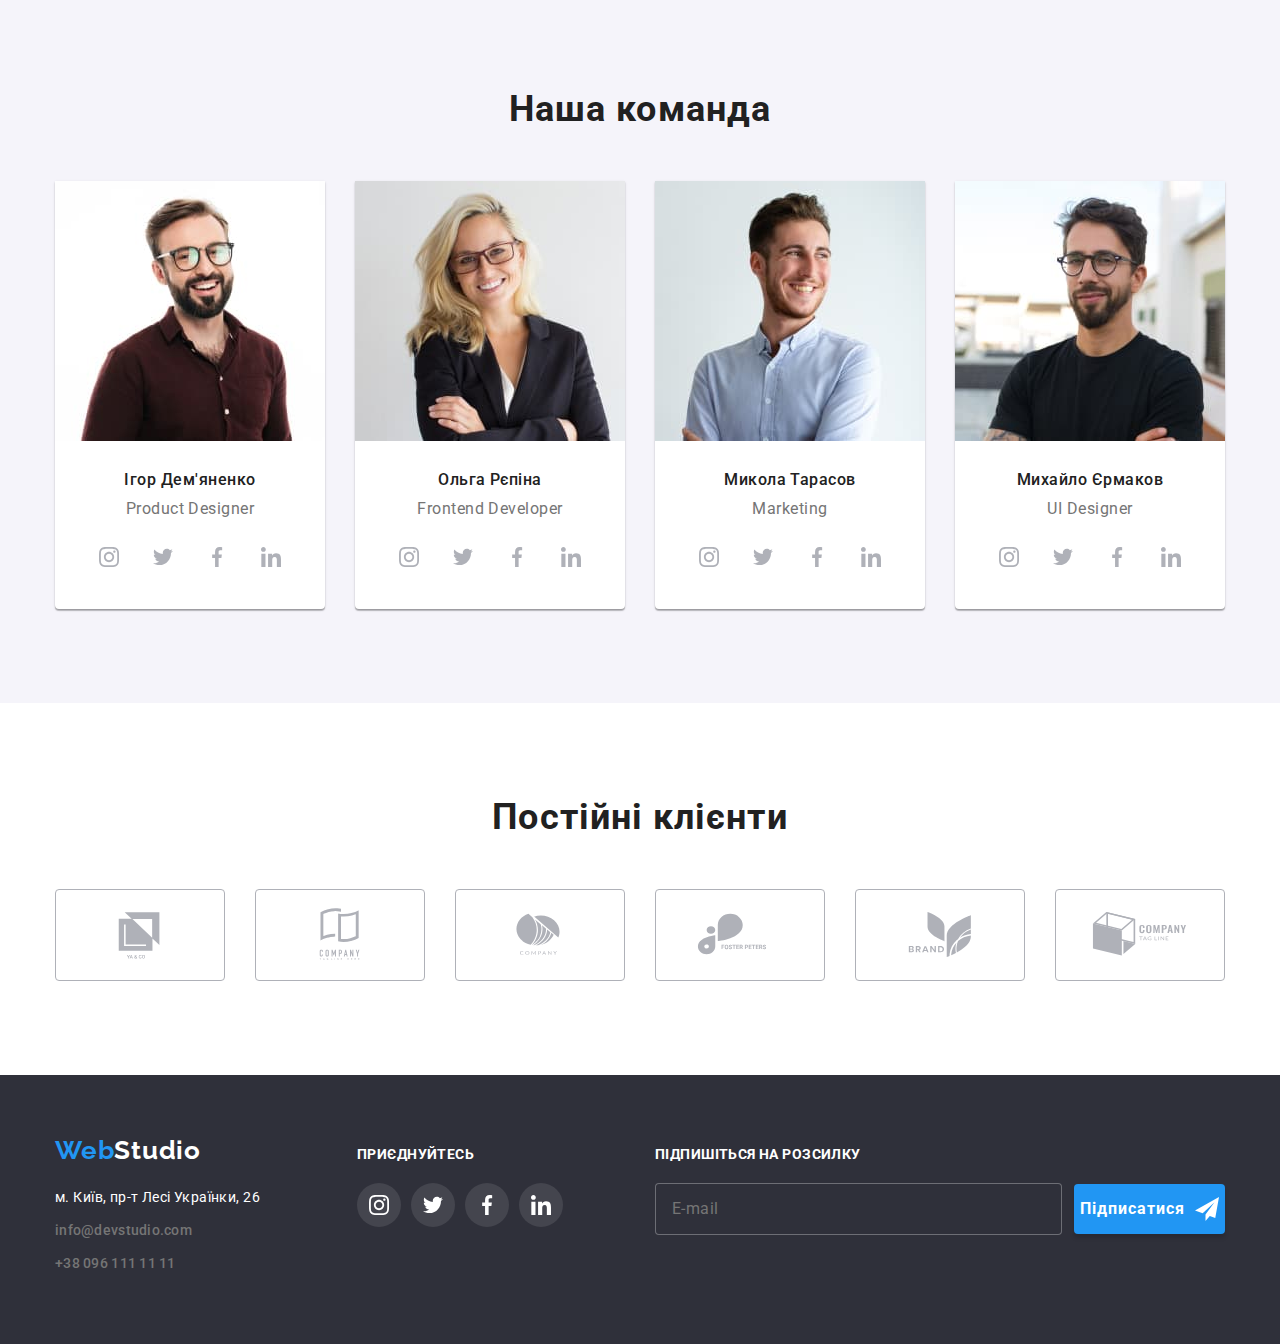
==== commit d7443bca: "g" ====
--- a/index.html
+++ b/index.html
@@ -175,12 +175,25 @@
           <h2 class="title">Наша команда</h2>
           <ul class="team__list list">
             <li class="team__item">
-              <img
-                src="./images/product.jpg"
-                alt="Ігор Дем'яненко продакт-дизайнер"
-                width="270"
-                height="260"
-              />
+              <picture>
+                <source
+                  media="(min-width: 1200px)"
+                  srcset="./images/team/fteam270@1x.jpg 1x, ./images/team/fteam270@2x.jpg 2x"
+                />
+                <source
+                  media="(min-width: 768px)"
+                  srcset="./images/team/fteam354@1x.jpg 1x, ./images/team/fteam354@2x.jpg 2x"
+                />
+                <source
+                  media="(max-width: 767px)"
+                  srcset="./images/team/fteam450@1x.jpg 1x, ./images/team/fteam450@2x.jpg 2x"
+                />
+                <img
+                  src="./images/team/fteam270@1x.jpg"
+                  alt="Ігор Дем'яненко продакт-дизайнер"
+                  loading="lazy"
+                />
+              </picture>
               <div class="team__description">
                 <h3 class="team__subtitle">Ігор Дем'яненко</h3>
                 <p lang="en" class="team__text">Product Designer</p>
@@ -209,12 +222,26 @@
               </div>
             </li>
             <li class="team__item">
-              <img
-                src="./images/frontend.jpg"
-                alt="Ольга Рєпіна фронтенд-розробник"
-                width="270"
-                height="260"
-              />
+              <picture>
+                <source
+                  media="(min-width: 1200px)"
+                  srcset="./images/team/steam270@1x.jpg 1x, ./images/team/steam270@2x.jpg 2x"
+                />
+                <source
+                  media="(min-width: 768px)"
+                  srcset="./images/team/steam354@1x.jpg 1x, ./images/team/steam354@2x.jpg 2x"
+                />
+                <source
+                  media="(max-width: 767px)"
+                  srcset="./images/team/steam450@1x.jpg 1x, ./images/team/steam450@2x.jpg 2x"
+                />
+                <img
+                  src="./images/team/steam270@1x.jpg"
+                  alt="Ольга Рєпіна фронтенд-розробник"
+                  loading="lazy"
+                />
+              </picture>
+
               <div class="team__description">
                 <h3 class="team__subtitle">Ольга Рєпіна</h3>
                 <p lang="en" class="team__text">Frontend Developer</p>
@@ -243,12 +270,26 @@
               </div>
             </li>
             <li class="team__item">
-              <img
-                src="./images/marketing.jpg"
-                alt="Микола Тарасов маркетолог"
-                width="270"
-                height="260"
-              />
+              <picture>
+                <source
+                  media="(min-width: 1200px)"
+                  srcset="./images/team/tteam270@1x.jpg 1x, ./images/team/tteam270@2x.jpg 2x"
+                />
+                <source
+                  media="(min-width: 768px)"
+                  srcset="./images/team/tteam354@1x.jpg 1x, ./images/team/tteam354@2x.jpg 2x"
+                />
+                <source
+                  media="(max-width: 767px)"
+                  srcset="./images/team/tteam450@1x.jpg 1x, ./images/team/tteam450@2x.jpg 2x"
+                />
+                <img
+                  src="./images/team/tteam270@1x.jpg"
+                  alt="Микола Тарасов маркетолог"
+                  loading="lazy"
+                />
+              </picture>
+
               <div class="team__description">
                 <h3 class="team__subtitle">Микола Тарасов</h3>
                 <p lang="en" class="team__text">Marketing</p>
@@ -277,12 +318,25 @@
               </div>
             </li>
             <li class="team__item">
-              <img
-                src="./images/designer.jpg"
-                alt="Михайло Єрмаков дизайнер"
-                width="270"
-                height="260"
-              />
+              <picture>
+                <source
+                  media="(min-width: 1200px)"
+                  srcset="./images/team/foteam270@1x.jpg 1x, ./images/team/foteam270@2x.jpg 2x"
+                />
+                <source
+                  media="(min-width: 768px)"
+                  srcset="./images/team/foteam354@1x.jpg 1x, ./images/team/foteam354@2x.jpg 2x"
+                />
+                <source
+                  media="(max-width: 767px)"
+                  srcset="./images/team/foteam450@1x.jpg 1x, ./images/team/foteam450@2x.jpg 2x"
+                />
+                <img
+                  src="./images/team/foteam270@1x.jpg"
+                  alt="Михайло Єрмаков дизайнер"
+                  loading="lazy"
+                />
+              </picture>
               <div class="team__description">
                 <h3 class="team__subtitle">Михайло Єрмаков</h3>
                 <p lang="en" class="team__text">UI Designer</p>
--- a/css/main.min.css
+++ b/css/main.min.css
@@ -1 +1 @@
-:root{--primary-text-color: #757575;--title-text-color: #212121;--accent-color: #2196f3;--primary-white-color: #ffffff;--accent-background-color: #2f303a;--second-background-color: #f5f4fa;--border-color: #eeeeee;--header-border-color: #ececec;--button-focus-color: #188ce8;--logo-color: #000000;--footer-contact-color: rgba(255, 255, 255, 0.6);--button-shadow-color: rgba(0, 0, 0, 0.15);--icon-color: #afb1b8}body{background-color:var(--primary-white-color);font-family:Roboto,sans-serif}button{cursor:pointer}.list{list-style:none;margin:0;padding-left:0}.link{text-decoration:none}h1,h2,h3,h4,h5,h6,p{margin:0}img{display:block;width:100%;height:auto}.container{max-width:480px;padding-left:15px;padding-right:15px;margin-right:auto;margin-left:auto}@media screen and (min-width: 767px){.container{max-width:768px}}@media screen and (min-width: 1199px){.container{max-width:1200px}}.visually-hidden{position:absolute;white-space:nowrap;width:1px;height:1px;overflow:hidden;border:0;padding:0;clip:rect(0 0 0 0);clip-path:inset(50%);margin:-1px}.title{padding-bottom:50px;color:var(--title-text-color);font-size:36px;line-height:1.16;text-align:center;letter-spacing:.03em}.button{color:var(--primary-white-color);background-color:var(--accent-color);box-shadow:0px 4px 4px rgba(0,0,0,.15);border-radius:4px;border:none;transition:background-color 250ms cubic-bezier(0.4, 0, 0.2, 1)}.button:hover{background-color:var(--button-focus-color)}.button:focus{background-color:var(--button-focus-color)}.header{border-bottom:1px solid var(--header-border-color)}.header .container{display:flex;align-items:center}.header__logo{padding:24px 0}.logo__dark{color:var(--logo-color)}.header__menu-button{margin-left:auto}.menu-button{background-color:rgba(0,0,0,0);border:none}@media screen and (min-width: 767px){.menu-button{display:none}}.menu-button__icon{fill:var(--logo-color);width:40px;height:40px}.header__menu-button:focus .menu-button__icon{fill:var(--accent-color)}.logo{color:var(--accent-color);font-family:Raleway;font-weight:700;font-size:26px;line-height:1.19;letter-spacing:.03em}.menu{display:none}@media screen and (min-width: 767px){.menu{display:block;padding-left:87px}}@media screen and (min-width: 1199px){.menu{padding-left:93px}}.menu__list{display:flex}.menu__item:not(:last-child){margin-right:50px}.menu__link{padding-top:32px;padding-bottom:32px;color:var(--title-text-color);font-weight:500;font-size:14px;line-height:1.14;letter-spacing:.02em;transition:color 250ms cubic-bezier(0.4, 0, 0.2, 1)}.menu__link:hover,.menu__link:focus{color:var(--accent-color)}.menu__link.current{position:relative;color:var(--accent-color)}.menu__link.current::after{display:block;position:absolute;bottom:-1px;left:0;width:100%;height:4px;content:"";border-radius:2px;background-color:var(--accent-color)}.contact{display:none}@media screen and (min-width: 767px){.contact{margin-left:auto;display:block}}@media screen and (min-width: 1199px){.contact{display:flex}}.contact__link{padding-top:32px;padding-bottom:32px;color:var(--title-text-color);font-weight:500;font-size:14px;line-height:1.14;letter-spacing:.02em;transition:color 250ms cubic-bezier(0.4, 0, 0.2, 1)}.contact__icon{justify-content:center;align-items:center;margin-right:10px;fill:currentColor}@media screen and (min-width: 1199px){.contact__item:not(:last-child){margin-right:50px}}.contact__link{color:var(--primary-text-color)}.contact__link:hover,.contact__link:focus{color:var(--accent-color)}.section{padding-top:60px;padding-bottom:60px}@media screen and (min-width: 1199px){.section{padding-top:94px;padding-bottom:94px}}.mobile-container{position:fixed;top:0;left:0;width:100vw;height:100vh;background-color:var(--primary-white-color);box-shadow:0px 4px 8px rgba(0,0,0,.04),0px 2px 4px rgba(0,0,0,.08),0px 1px 3px rgba(0,0,0,.16);z-index:999;transform:translateX(100%);transition:transform 250ms cubic-bezier(0.4, 0, 0.2, 1)}.mobile-container.is-open{transform:translateX(0)}.mobile__wrapper{display:flex;flex-direction:column;height:100%;justify-content:space-between;padding:48px 40px}.mobile-button{display:flex;align-items:center;justify-content:center;width:40px;height:40px;background-color:var(--primary-white-color);border:none;position:absolute;right:15px;top:10px}.mobile__icon{fill:var(--title-text-color);transition:fill 250ms cubic-bezier(0.4, 0, 0.2, 1)}.mobile-button:hover .mobile__icon,.mobile-button:focus .mobile__icon{fill:var(--accent-color)}.mobile-nav__item:not(:last-child){margin-bottom:32px}.mobile-nav__link{font-weight:500;font-size:40px;line-height:1.17;letter-spacing:.02em;color:var(--title-text-color);transition:color 250ms cubic-bezier(0.4, 0, 0.2, 1)}.mobile-nav__link:hover,.mobile-nav__link:focus{color:var(--accent-color);outline:rgba(0,0,0,0)}.mobile-contact{display:flex;flex-direction:column;justify-content:space-between}.mobile-tel__item{margin-bottom:32px}.mobile-tel{font-weight:500;font-size:34px;line-height:1.17;letter-spacing:.02em;color:var(--accent-color)}.mobile-mail{font-weight:500;font-size:24px;line-height:1.16;letter-spacing:.02em;color:var(--primary-text-color)}.mobile-social__list{display:flex;gap:20px;margin-bottom:auto;position:relative;margin-top:64px}.mobile-social{font-weight:500;font-size:18px;line-height:1.22;letter-spacing:.02em;color:var(--accent-color)}.mobile-social::after{position:absolute;bottom:10px;width:22px;height:0px;content:"";border:1px solid rgba(33,33,33,.2);transform:rotate(90deg)}.hero{padding-top:200px;padding-bottom:200px;text-align:center;max-width:1600px;margin-left:auto;margin-right:auto;background-color:var(--accent-background-color);background-repeat:no-repeat;background-position:center;background-size:cover;background-image:linear-gradient(to right, rgba(47, 48, 58, 0.4), rgba(47, 48, 58, 0.4)),url("../../images/hero/hero480@1x.jpg")}@media(min-device-pixel-ratio: 2),(min-resolution: 192dpi),(min-resolution: 2dppx){.hero{background-image:linear-gradient(to right, rgba(47, 48, 58, 0.4), rgba(47, 48, 58, 0.4)),url("../../images/hero/hero480@2x.jpg")}}@media screen and (min-width: 480px){.hero{background-image:linear-gradient(to right, rgba(47, 48, 58, 0.4), rgba(47, 48, 58, 0.4)),url("../../images/hero/hero480@1x.jpg")}}@media screen and (min-width: 480px)and (min-device-pixel-ratio: 2),screen and (min-width: 480px)and (min-resolution: 192dpi),screen and (min-width: 480px)and (min-resolution: 2dppx){.hero{background-image:linear-gradient(to right, rgba(47, 48, 58, 0.4), rgba(47, 48, 58, 0.4)),url("../../images/hero/hero480@2x.jpg")}}@media screen and (min-width: 767px){.hero{background-image:linear-gradient(to right, rgba(47, 48, 58, 0.4), rgba(47, 48, 58, 0.4)),url("../../images/hero/hero768@1x.jpg")}}@media screen and (min-width: 767px)and (min-device-pixel-ratio: 2),screen and (min-width: 767px)and (min-resolution: 192dpi),screen and (min-width: 767px)and (min-resolution: 2dppx){.hero{background-image:linear-gradient(to right, rgba(47, 48, 58, 0.4), rgba(47, 48, 58, 0.4)),url("../../images/hero/hero768@2x.jpg")}}@media screen and (min-width: 1199px){.hero{height:600px;background-image:linear-gradient(to right, rgba(47, 48, 58, 0.4), rgba(47, 48, 58, 0.4)),url("../../images/hero/hero1600@1x.jpg")}}@media screen and (min-width: 1199px)and (min-device-pixel-ratio: 2),screen and (min-width: 1199px)and (min-resolution: 192dpi),screen and (min-width: 1199px)and (min-resolution: 2dppx){.hero{background-image:linear-gradient(to right, rgba(47, 48, 58, 0.4), rgba(47, 48, 58, 0.4)),url("../../images/hero/hero1600@2x.jpg")}}.hero__title{max-width:696px;margin-right:auto;margin-left:auto;margin-top:0;margin-bottom:30px;color:var(--primary-white-color);font-weight:900;font-size:44px;line-height:1.36;letter-spacing:.06em;text-transform:uppercase}.hero__button{font-weight:700;line-height:1.87;letter-spacing:.06em;padding:10px 32px}.hero__button:active{background-color:var(--button-focus-color)}.feature__list{display:block}@media screen and (min-width: 767px){.feature__list{display:flex;flex-wrap:wrap;gap:30px}}@media screen and (min-width: 1199px){.feature__list{display:flex;gap:30px}}@media screen and (max-width: 1200px){.feature__item:not(:last-child){margin-bottom:30px}}@media screen and (min-width: 767px){.feature__item{flex-basis:calc((100% - 60px)/2)}}@media screen and (min-width: 1199px){.feature__item{flex-basis:calc((100% - 90px)/4)}}.feature__box{display:flex;height:120px;background-color:var(--second-background-color);border-radius:4px;margin-bottom:30px;justify-content:center;align-items:center}.feature__icon{width:70px;height:70px}.feature__subtitle{margin-bottom:10px;color:var(--title-text-color);font-size:14px;line-height:1.14;letter-spacing:.03em;text-transform:uppercase}.feature__description{color:var(--primary-text-color);font-size:14px;line-height:1.71;letter-spacing:.03em}.work{display:none}@media screen and (min-width: 1199px){.work{display:flex;padding-top:0}}.work__list{display:flex;gap:30px}.work__item{flex-basis:calc((100% - 60px)/3)}.work__box{position:relative;width:370px;height:294px;overflow:hidden}.work__overlay{display:flex;align-items:center;justify-content:center;position:absolute;width:100%;height:70px;bottom:0px;background-color:rgba(47,48,58,.8)}.overlay__text{font-weight:700;font-size:14px;line-height:1.14;text-align:center;letter-spacing:.03em;text-transform:uppercase;color:var(--primary-white-color)}.team{background-color:var(--second-background-color)}.team__list{display:block}@media screen and (min-width: 1199px){.team__list{display:flex;gap:30px}}.team__item{background-color:var(--primary-white-color);box-shadow:0px 1px 3px rgba(0,0,0,.12),0px 1px 1px rgba(0,0,0,.14),0px 2px 1px rgba(0,0,0,.2);border-radius:0px 0px 4px 4px;flex-basis:calc((100% - 90px)/4)}.team__description{padding-top:30px;margin-bottom:30px;text-align:center;line-height:1.18}.team__subtitle{margin-bottom:10px;color:var(--title-text-color);font-weight:500;font-size:16px;letter-spacing:.03em}.team__text{color:var(--primary-text-color);letter-spacing:.03em;margin-bottom:16px}.social__list{display:flex;justify-content:center;align-items:center;gap:10px}.social__item{width:44px;height:44px}.social__link{display:flex;justify-content:center;align-items:center;width:100%;height:100%;border-radius:50%;color:var(--icon-color);transition:color 250ms cubic-bezier(0.4, 0, 0.2, 1),background-color 250ms cubic-bezier(0.4, 0, 0.2, 1)}.social__list:not(:last-child){margin-right:10px}.social__icon{width:20px;height:20px;fill:currentColor}.social__link:focus,.social__link:hover{background-color:var(--accent-color);color:var(--primary-white-color)}.client__list{display:flex;flex-wrap:wrap;gap:30px}@media screen and (min-width: 1199px){.client__list{display:flex;justify-content:center;align-items:center}}.company{width:170px;height:92px}.company{flex-basis:calc((100% - 30px)/2)}@media screen and (min-width: 767px){.company{flex-basis:calc((100% - 60px)/3)}}@media screen and (min-width: 1199px){.company{flex-basis:calc((100% - 150px)/6)}}.company__logo{display:flex;justify-content:center;align-items:center;width:100%;height:100%;color:var(--icon-color);border:1px solid var(--icon-color);border-radius:4px;transition:background-color 250ms cubic-bezier(0.4, 0, 0.2, 1),color 250ms cubic-bezier(0.4, 0, 0.2, 1),border-color 250ms cubic-bezier(0.4, 0, 0.2, 1)}.company__icon{width:106px;height:60px;fill:currentColor}.company__logo:hover,.company__logo:focus{background-color:var(--primary-white-color);color:var(--accent-color);border-color:var(--accent-color);outline:rgba(0,0,0,0)}.footer{background-color:var(--accent-background-color);padding-top:60px;padding-bottom:60px}.footer .container{display:flex;flex-direction:column;align-items:center;gap:60px}@media screen and (min-width: 767px){.footer .container{flex-direction:row;flex-wrap:wrap;justify-content:space-around;align-items:baseline}}@media screen and (min-width: 1199px){.footer .container{justify-content:normal;gap:0px;align-items:baseline}}.footer__address{width:232px}@media screen and (min-width: 767px){.footer__address{margin-right:70px}}.logo__footer{display:inline-block;margin-bottom:20px;margin-right:auto;margin-left:auto}.logo__white{color:var(--primary-white-color)}.address{font-style:normal}.address__list{margin-bottom:9px}.address__item{display:flex;flex-direction:column;align-items:center;padding-left:0;margin-top:0}@media screen and (min-width: 1199px){.address__item{align-items:normal}}.address__link{margin-top:20px;color:var(--primary-white-color);font-size:14px;line-height:1.71;letter-spacing:.03em;transition:color 250ms cubic-bezier(0.4, 0, 0.2, 1)}.address__link:hover,.address__link:focus{color:var(--accent-color)}.contact__list{margin-bottom:9px}.contact__list{color:var(--footer-contact-color);font-size:14px;line-height:1.71;letter-spacing:.03em;transition:color 250ms cubic-bezier(0.4, 0, 0.2, 1)}.contact__link:hover,.contact__link:focus{color:var(--accent-color)}@media screen and (min-width: 1199px){.footer__social{margin-right:auto}}.footer__text{text-align:center;font-weight:700;font-size:14px;line-height:1.14;letter-spacing:.03em;text-transform:uppercase;margin-bottom:20px;color:var(--primary-white-color)}@media screen and (min-width: 1199px){.footer__text{text-align:start}}.footer__box{display:flex;justify-content:center;align-items:center}.footer__item{width:44px;height:44px}.footer__links{display:flex;justify-content:center;align-items:center;width:100%;height:100%;border-radius:50%;background:rgba(255,255,255,.1);transition:color 250ms cubic-bezier(0.4, 0, 0.2, 1),background-color 250ms cubic-bezier(0.4, 0, 0.2, 1)}.footer__icon{width:20px;height:20px;fill:var(--primary-white-color);transition:transform 250ms cubic-bezier(0.4, 0, 0.2, 1)}.footer__item:not(:last-child){margin-right:10px}.footer__links:hover,.footer__links:focus{background-color:var(--accent-color);color:var(--primary-white-color)}.subscription{width:100%}@media screen and (min-width: 1199px){.subscription{width:570px}}.subscription__text{text-align:center;margin-bottom:20px;font-weight:700;font-size:14px;line-height:1.14;letter-spacing:.03em;text-transform:uppercase;color:var(--primary-white-color)}@media screen and (min-width: 1199px){.subscription__text{text-align:start}}.footer__subscription{display:flex;flex-direction:column;align-items:center}@media screen and (min-width: 1199px){.footer__subscription{flex-direction:row;align-items:baseline}}.subscription__form{display:flex;justify-content:center;align-items:center;flex-direction:column;margin-bottom:20px;width:100%}.subscription__input{display:flex;justify-content:center;flex-direction:column;border:1px solid rgba(255,255,255,.3);border-radius:4px;width:100%;padding:15px 16px;background-color:var(--accent-background-color);font-weight:400;font-size:16px;line-height:1.25;letter-spacing:.03em;color:rgba(255,255,255,.6);outline:rgba(0,0,0,0);transition:border 250ms cubic-bezier(0.4, 0, 0.2, 1)}.subscription__input:focus{border-color:var(--accent-color)}@media screen and (min-width: 767px){.subscription__input:focus{width:450px}}@media screen and (min-width: 1199px){.subscription__input:focus{width:358px}}.subscription__button{display:flex;justify-content:center;align-items:center;margin-left:12px;width:200px;height:50px;font-weight:700;font-size:16px;line-height:1.87;letter-spacing:.06em}.icon__send{margin-left:10px}.backdrop{position:fixed;overflow:scroll;top:0;left:0;width:100vw;height:100vh;background-color:rgba(0,0,0,.2);transition:opacity 250ms cubic-bezier(0.4, 0, 0.2, 1),visibility 250ms cubic-bezier(0.4, 0, 0.2, 1)}.backdrop.is-hidden{visibility:hidden;opacity:0;pointer-events:none}.modal{position:absolute;padding:40px;width:528px;height:581px;top:50%;left:50%;transform:translate(-50%, -50%) scale(1);background-color:var(--primary-white-color);box-shadow:0px 1px 3px rgba(0,0,0,.12),0px 1px 1px rgba(0,0,0,.14),0px 2px 1px rgba(0,0,0,.2);border-radius:4px;transition:transform 250ms cubic-bezier(0.4, 0, 0.2, 1)}.backdrop.is-hidden .modal{transform:translate(-50%, -50%) scale(0.1)}.button__close{display:flex;align-items:center;justify-content:center;border-radius:50%;width:30px;height:30px;background-color:var(--primary-white-color);border:1px solid rgba(0,0,0,.1);position:absolute;right:8px;top:8px}.button__icon{fill:var(--logo-color);transition:fill 250ms cubic-bezier(0.4, 0, 0.2, 1)}.button__close:hover .button__icon,.button__close:focus .button__icon{fill:var(--accent-color)}.modal__form{display:flex;flex-direction:column}.modal__text{margin-bottom:12px;font-weight:700;font-size:20px;line-height:1.15;text-align:center;letter-spacing:.03em;color:var(--title-text-color)}.input{font-weight:400;font-size:12px;line-height:1.16;letter-spacing:.01em;display:inline-block;color:var(--primary-text-color)}.input:not(:last-child){margin-bottom:10px}.modal__wrapper{display:block;position:relative;margin-top:4px}.modal__input{padding-left:42px;width:100%;height:40px;border:1px solid rgba(33,33,33,.2);border-radius:4px;transition:border-color 250ms cubic-bezier(0.4, 0, 0.2, 1)}.modal__icon{position:absolute;top:11px;left:12px;transition:fill 250ms cubic-bezier(0.4, 0, 0.2, 1)}.modal__input:focus{border-color:var(--accent-color);outline:none}.modal__input:focus+.modal__icon{fill:var(--accent-color)}.modal__comments{padding:12px 16px;margin-top:4px;width:100%;height:120px;resize:none;border:1px solid rgba(33,33,33,.2);border-radius:4px;font-weight:400;font-size:12px;line-height:1.16;letter-spacing:.01em;outline:rgba(0,0,0,0);color:rgba(117,117,117,.5);transition:border-color 250ms cubic-bezier(0.4, 0, 0.2, 1)}.modal__comments:focus{border-color:var(--accent-color)}.modal__checkbox:checked+.modal__privecy .custom__checkbox{border-color:rgba(0,0,0,0);background-color:var(--primary-white-color);background-image:url(../images/icon\ check.svg);background-repeat:no-repeat;background-position:center}.custom__checkbox{display:inline-block;width:16px;height:15px;border:2px solid var(--title-text-color);border-radius:4px;margin-right:7px}.modal__privecy{display:flex;justify-content:center;align-items:center;margin-bottom:30px;font-weight:400;font-size:14px;line-height:1.71;letter-spacing:.03em;color:var(--primary-text-color)}.contract{font-weight:400;font-size:14px;line-height:1.71;letter-spacing:.03em;text-decoration-line:underline;color:var(--accent-color)}.button__submit{width:200px;height:50px;margin-right:auto;margin-left:auto}.modal__comments::placeholder{font-weight:400;font-size:12px;line-height:14px;letter-spacing:.01em;color:rgba(117,117,117,.5)}.button__list{display:flex;flex-wrap:wrap;gap:15px 8px;margin-bottom:40px}@media screen and (max-width: 767px){.button__list{max-width:340px}}@media screen and (min-width: 767px){.button__list{justify-content:center;margin-bottom:30px}}@media screen and (min-width: 1199px){.button__list{margin-bottom:50px}}.button__option{padding:6px 22px;background-color:var(--second-background-color);color:var(--title-text-color);font-weight:500;line-height:1.62;letter-spacing:.03em;border:none;border-radius:4px;transition:background-color 250ms cubic-bezier(0.4, 0, 0.2, 1),color 250ms cubic-bezier(0.4, 0, 0.2, 1),box-shadow 250ms cubic-bezier(0.4, 0, 0.2, 1)}.button__option:hover,.button__option:focus{background-color:var(--accent-color);color:var(--primary-white-color);box-shadow:0px 3px 1px rgba(0,0,0,.1),0px 1px 2px rgba(0,0,0,.08),0px 2px 2px rgba(0,0,0,.12)}.operation__list{display:flex;flex-wrap:wrap;gap:30px}.operation__item{flex-basis:100%}@media screen and (min-width: 767px){.operation__item{flex-basis:calc((100% - 30px)/2)}}@media screen and (min-width: 1199px){.operation__item{flex-basis:calc((100% - 60px)/3)}}.wrapper{position:relative;overflow:hidden}.operation__foto{display:block;transition:box-shadow 250ms cubic-bezier(0.4, 0, 0.2, 1)}.operation__foto:hover,.operation__foto:focus{box-shadow:0px 1px 1px rgba(0,0,0,.12),0px 4px 4px rgba(0,0,0,.06),1px 4px 6px rgba(0,0,0,.16);outline:rgba(0,0,0,0)}.overlay__description{font-weight:400;font-size:18px;line-height:1.56;letter-spacing:.03em;color:var(--primary-white-color);padding:63px 24px}.overlay__description{width:100%;height:100%;position:absolute;left:0;top:0;background-color:rgba(33,150,243,.9);transform:translateY(100%);transition:transform 250ms cubic-bezier(0.4, 0, 0.2, 1),opacity 250ms cubic-bezier(0.4, 0, 0.2, 1);opacity:0}.operation__foto:hover .overlay__description{transform:translateY(0);opacity:1}.operation__foto:focus .overlay__description{transform:translateY(0);opacity:1}.box{padding:20px 24px;background-color:var(--primary-white-color);border:1px solid var(--border-color);border-top:none}.operation__title{margin-bottom:4px;color:var(--title-text-color);font-size:18px;line-height:2;letter-spacing:.06em}.operation__text{color:var(--primary-text-color);line-height:1.87;letter-spacing:.03em}/*# sourceMappingURL=main.min.css.map */+:root{--primary-text-color: #757575;--title-text-color: #212121;--accent-color: #2196f3;--primary-white-color: #ffffff;--accent-background-color: #2f303a;--second-background-color: #f5f4fa;--border-color: #eeeeee;--header-border-color: #ececec;--button-focus-color: #188ce8;--logo-color: #000000;--footer-contact-color: rgba(255, 255, 255, 0.6);--button-shadow-color: rgba(0, 0, 0, 0.15);--icon-color: #afb1b8}body{background-color:var(--primary-white-color);font-family:Roboto,sans-serif}button{cursor:pointer}.list{list-style:none;margin:0;padding-left:0}.link{text-decoration:none}h1,h2,h3,h4,h5,h6,p{margin:0}img{display:block;width:100%;height:auto}.container{max-width:480px;padding-left:15px;padding-right:15px;margin-right:auto;margin-left:auto}@media screen and (min-width: 767px){.container{max-width:768px}}@media screen and (min-width: 1199px){.container{max-width:1200px}}.visually-hidden{position:absolute;white-space:nowrap;width:1px;height:1px;overflow:hidden;border:0;padding:0;clip:rect(0 0 0 0);clip-path:inset(50%);margin:-1px}.title{padding-bottom:50px;color:var(--title-text-color);font-size:36px;line-height:1.16;text-align:center;letter-spacing:.03em}.button{color:var(--primary-white-color);background-color:var(--accent-color);box-shadow:0px 4px 4px rgba(0,0,0,.15);border-radius:4px;border:none;transition:background-color 250ms cubic-bezier(0.4, 0, 0.2, 1)}.button:hover{background-color:var(--button-focus-color)}.button:focus{background-color:var(--button-focus-color)}.header{border-bottom:1px solid var(--header-border-color)}.header .container{display:flex;align-items:center}.header__logo{padding:24px 0}.logo__dark{color:var(--logo-color)}.header__menu-button{margin-left:auto}.menu-button{background-color:rgba(0,0,0,0);border:none}@media screen and (min-width: 767px){.menu-button{display:none}}.menu-button__icon{fill:var(--logo-color);width:40px;height:40px}.header__menu-button:focus .menu-button__icon{fill:var(--accent-color)}.logo{color:var(--accent-color);font-family:Raleway;font-weight:700;font-size:26px;line-height:1.19;letter-spacing:.03em}.menu{display:none}@media screen and (min-width: 767px){.menu{display:block;padding-left:87px}}@media screen and (min-width: 1199px){.menu{padding-left:93px}}.menu__list{display:flex}.menu__item:not(:last-child){margin-right:50px}.menu__link{padding-top:32px;padding-bottom:32px;color:var(--title-text-color);font-weight:500;font-size:14px;line-height:1.14;letter-spacing:.02em;transition:color 250ms cubic-bezier(0.4, 0, 0.2, 1)}.menu__link:hover,.menu__link:focus{color:var(--accent-color)}.menu__link.current{position:relative;color:var(--accent-color)}.menu__link.current::after{display:block;position:absolute;bottom:-1px;left:0;width:100%;height:4px;content:"";border-radius:2px;background-color:var(--accent-color)}.contact{display:none}@media screen and (min-width: 767px){.contact{margin-left:auto;display:block}}@media screen and (min-width: 1199px){.contact{display:flex}}.contact__link{padding-top:32px;padding-bottom:32px;color:var(--title-text-color);font-weight:500;font-size:14px;line-height:1.14;letter-spacing:.02em;transition:color 250ms cubic-bezier(0.4, 0, 0.2, 1)}.contact__icon{justify-content:center;align-items:center;margin-right:10px;fill:currentColor}@media screen and (min-width: 1199px){.contact__item:not(:last-child){margin-right:50px}}.contact__link{color:var(--primary-text-color)}.contact__link:hover,.contact__link:focus{color:var(--accent-color)}.section{padding-top:60px;padding-bottom:60px}@media screen and (min-width: 1199px){.section{padding-top:94px;padding-bottom:94px}}.mobile-container{position:fixed;top:0;left:0;width:100vw;height:100vh;background-color:var(--primary-white-color);box-shadow:0px 4px 8px rgba(0,0,0,.04),0px 2px 4px rgba(0,0,0,.08),0px 1px 3px rgba(0,0,0,.16);z-index:999;transform:translateX(100%);transition:transform 250ms cubic-bezier(0.4, 0, 0.2, 1)}.mobile-container.is-open{transform:translateX(0)}.mobile__wrapper{display:flex;flex-direction:column;height:100%;justify-content:space-between;padding:48px 40px}.mobile-button{display:flex;align-items:center;justify-content:center;width:40px;height:40px;background-color:var(--primary-white-color);border:none;position:absolute;right:15px;top:10px}.mobile__icon{fill:var(--title-text-color);transition:fill 250ms cubic-bezier(0.4, 0, 0.2, 1)}.mobile-button:hover .mobile__icon,.mobile-button:focus .mobile__icon{fill:var(--accent-color)}.mobile-nav__item:not(:last-child){margin-bottom:32px}.mobile-nav__link{font-weight:500;font-size:40px;line-height:1.17;letter-spacing:.02em;color:var(--title-text-color);transition:color 250ms cubic-bezier(0.4, 0, 0.2, 1)}.mobile-nav__link:hover,.mobile-nav__link:focus{color:var(--accent-color);outline:rgba(0,0,0,0)}.mobile-contact{display:flex;flex-direction:column;justify-content:space-between}.mobile-tel__item{margin-bottom:32px}.mobile-tel{font-weight:500;font-size:34px;line-height:1.17;letter-spacing:.02em;color:var(--accent-color)}.mobile-mail{font-weight:500;font-size:24px;line-height:1.16;letter-spacing:.02em;color:var(--primary-text-color)}.mobile-social__list{display:flex;gap:20px;margin-bottom:auto;position:relative;margin-top:64px}.mobile-social{font-weight:500;font-size:18px;line-height:1.22;letter-spacing:.02em;color:var(--accent-color)}.mobile-social::after{position:absolute;bottom:10px;width:22px;height:0px;content:"";border:1px solid rgba(33,33,33,.2);transform:rotate(90deg)}.hero{padding-top:200px;padding-bottom:200px;text-align:center;max-width:1600px;margin-left:auto;margin-right:auto;background-color:var(--accent-background-color);background-repeat:no-repeat;background-position:center;background-size:cover;background-image:linear-gradient(to right, rgba(47, 48, 58, 0.4), rgba(47, 48, 58, 0.4)),url("../images/hero/hero480@1x.jpg")}@media(min-device-pixel-ratio: 2),(min-resolution: 192dpi),(min-resolution: 2dppx){.hero{background-image:linear-gradient(to right, rgba(47, 48, 58, 0.4), rgba(47, 48, 58, 0.4)),url("../images/hero/hero480@2x.jpg")}}@media screen and (min-width: 480px){.hero{background-image:linear-gradient(to right, rgba(47, 48, 58, 0.4), rgba(47, 48, 58, 0.4)),url("../images/hero/hero480@1x.jpg")}}@media screen and (min-width: 480px)and (min-device-pixel-ratio: 2),screen and (min-width: 480px)and (min-resolution: 192dpi),screen and (min-width: 480px)and (min-resolution: 2dppx){.hero{background-image:linear-gradient(to right, rgba(47, 48, 58, 0.4), rgba(47, 48, 58, 0.4)),url("../images/hero/hero480@2x.jpg")}}@media screen and (min-width: 767px){.hero{background-image:linear-gradient(to right, rgba(47, 48, 58, 0.4), rgba(47, 48, 58, 0.4)),url("../images/hero/hero768@1x.jpg")}}@media screen and (min-width: 767px)and (min-device-pixel-ratio: 2),screen and (min-width: 767px)and (min-resolution: 192dpi),screen and (min-width: 767px)and (min-resolution: 2dppx){.hero{background-image:linear-gradient(to right, rgba(47, 48, 58, 0.4), rgba(47, 48, 58, 0.4)),url("../images/hero/hero768@2x.jpg")}}@media screen and (min-width: 1199px){.hero{height:600px;background-image:linear-gradient(to right, rgba(47, 48, 58, 0.4), rgba(47, 48, 58, 0.4)),url("../images/hero/hero1600@1x.jpg")}}@media screen and (min-width: 1199px)and (min-device-pixel-ratio: 2),screen and (min-width: 1199px)and (min-resolution: 192dpi),screen and (min-width: 1199px)and (min-resolution: 2dppx){.hero{background-image:linear-gradient(to right, rgba(47, 48, 58, 0.4), rgba(47, 48, 58, 0.4)),url("../images/hero/hero1600@2x.jpg")}}.hero__title{max-width:696px;margin-right:auto;margin-left:auto;margin-top:0;margin-bottom:30px;color:var(--primary-white-color);font-weight:900;font-size:44px;line-height:1.36;letter-spacing:.06em;text-transform:uppercase}.hero__button{font-weight:700;line-height:1.87;letter-spacing:.06em;padding:10px 32px}.hero__button:active{background-color:var(--button-focus-color)}.feature__list{display:block}@media screen and (min-width: 767px){.feature__list{display:flex;flex-wrap:wrap;gap:30px}}@media screen and (min-width: 1199px){.feature__list{display:flex;gap:30px}}@media screen and (max-width: 1200px){.feature__item:not(:last-child){margin-bottom:30px}}@media screen and (min-width: 767px){.feature__item{flex-basis:calc((100% - 60px)/2)}}@media screen and (min-width: 1199px){.feature__item{flex-basis:calc((100% - 90px)/4)}}.feature__box{display:flex;height:120px;background-color:var(--second-background-color);border-radius:4px;margin-bottom:30px;justify-content:center;align-items:center}.feature__icon{width:70px;height:70px}.feature__subtitle{margin-bottom:10px;color:var(--title-text-color);font-size:14px;line-height:1.14;letter-spacing:.03em;text-transform:uppercase}.feature__description{color:var(--primary-text-color);font-size:14px;line-height:1.71;letter-spacing:.03em}.work{display:none}@media screen and (min-width: 1199px){.work{display:flex;padding-top:0}}.work__list{display:flex;gap:30px}.work__item{flex-basis:calc((100% - 60px)/3)}.work__box{position:relative;width:370px;height:294px;overflow:hidden}.work__overlay{display:flex;align-items:center;justify-content:center;position:absolute;width:100%;height:70px;bottom:0px;background-color:rgba(47,48,58,.8)}.overlay__text{font-weight:700;font-size:14px;line-height:1.14;text-align:center;letter-spacing:.03em;text-transform:uppercase;color:var(--primary-white-color)}.team{background-color:var(--second-background-color)}.team__list{display:block}@media screen and (min-width: 1199px){.team__list{display:flex;gap:30px}}.team__item{background-color:var(--primary-white-color);box-shadow:0px 1px 3px rgba(0,0,0,.12),0px 1px 1px rgba(0,0,0,.14),0px 2px 1px rgba(0,0,0,.2);border-radius:0px 0px 4px 4px;flex-basis:calc((100% - 90px)/4)}.team__description{padding-top:30px;margin-bottom:30px;text-align:center;line-height:1.18}.team__subtitle{margin-bottom:10px;color:var(--title-text-color);font-weight:500;font-size:16px;letter-spacing:.03em}.team__text{color:var(--primary-text-color);letter-spacing:.03em;margin-bottom:16px}.social__list{display:flex;justify-content:center;align-items:center;gap:10px}.social__item{width:44px;height:44px}.social__link{display:flex;justify-content:center;align-items:center;width:100%;height:100%;border-radius:50%;color:var(--icon-color);transition:color 250ms cubic-bezier(0.4, 0, 0.2, 1),background-color 250ms cubic-bezier(0.4, 0, 0.2, 1)}.social__list:not(:last-child){margin-right:10px}.social__icon{width:20px;height:20px;fill:currentColor}.social__link:focus,.social__link:hover{background-color:var(--accent-color);color:var(--primary-white-color)}.client__list{display:flex;flex-wrap:wrap;gap:30px}@media screen and (min-width: 1199px){.client__list{display:flex;justify-content:center;align-items:center}}.company{width:170px;height:92px}.company{flex-basis:calc((100% - 30px)/2)}@media screen and (min-width: 767px){.company{flex-basis:calc((100% - 60px)/3)}}@media screen and (min-width: 1199px){.company{flex-basis:calc((100% - 150px)/6)}}.company__logo{display:flex;justify-content:center;align-items:center;width:100%;height:100%;color:var(--icon-color);border:1px solid var(--icon-color);border-radius:4px;transition:background-color 250ms cubic-bezier(0.4, 0, 0.2, 1),color 250ms cubic-bezier(0.4, 0, 0.2, 1),border-color 250ms cubic-bezier(0.4, 0, 0.2, 1)}.company__icon{width:106px;height:60px;fill:currentColor}.company__logo:hover,.company__logo:focus{background-color:var(--primary-white-color);color:var(--accent-color);border-color:var(--accent-color);outline:rgba(0,0,0,0)}.footer{background-color:var(--accent-background-color);padding-top:60px;padding-bottom:60px}.footer .container{display:flex;flex-direction:column;align-items:center;gap:60px}@media screen and (min-width: 767px){.footer .container{flex-direction:row;flex-wrap:wrap;justify-content:space-around;align-items:baseline}}@media screen and (min-width: 1199px){.footer .container{justify-content:normal;gap:0px;align-items:baseline}}.footer__address{width:232px}@media screen and (min-width: 767px){.footer__address{margin-right:70px}}.logo__footer{display:inline-block;margin-bottom:20px;margin-right:auto;margin-left:auto}.logo__white{color:var(--primary-white-color)}.address{font-style:normal}.address__list{margin-bottom:9px}.address__item{display:flex;flex-direction:column;align-items:center;padding-left:0;margin-top:0}@media screen and (min-width: 1199px){.address__item{align-items:normal}}.address__link{margin-top:20px;color:var(--primary-white-color);font-size:14px;line-height:1.71;letter-spacing:.03em;transition:color 250ms cubic-bezier(0.4, 0, 0.2, 1)}.address__link:hover,.address__link:focus{color:var(--accent-color)}.contact__list{margin-bottom:9px}.contact__list{color:var(--footer-contact-color);font-size:14px;line-height:1.71;letter-spacing:.03em;transition:color 250ms cubic-bezier(0.4, 0, 0.2, 1)}.contact__link:hover,.contact__link:focus{color:var(--accent-color)}@media screen and (min-width: 1199px){.footer__social{margin-right:auto}}.footer__text{text-align:center;font-weight:700;font-size:14px;line-height:1.14;letter-spacing:.03em;text-transform:uppercase;margin-bottom:20px;color:var(--primary-white-color)}@media screen and (min-width: 1199px){.footer__text{text-align:start}}.footer__box{display:flex;justify-content:center;align-items:center}.footer__item{width:44px;height:44px}.footer__links{display:flex;justify-content:center;align-items:center;width:100%;height:100%;border-radius:50%;background:rgba(255,255,255,.1);transition:color 250ms cubic-bezier(0.4, 0, 0.2, 1),background-color 250ms cubic-bezier(0.4, 0, 0.2, 1)}.footer__icon{width:20px;height:20px;fill:var(--primary-white-color);transition:transform 250ms cubic-bezier(0.4, 0, 0.2, 1)}.footer__item:not(:last-child){margin-right:10px}.footer__links:hover,.footer__links:focus{background-color:var(--accent-color);color:var(--primary-white-color)}.subscription{width:100%}@media screen and (min-width: 1199px){.subscription{width:570px}}.subscription__text{text-align:center;margin-bottom:20px;font-weight:700;font-size:14px;line-height:1.14;letter-spacing:.03em;text-transform:uppercase;color:var(--primary-white-color)}@media screen and (min-width: 1199px){.subscription__text{text-align:start}}.footer__subscription{display:flex;flex-direction:column;align-items:center}@media screen and (min-width: 1199px){.footer__subscription{flex-direction:row;align-items:baseline}}.subscription__form{display:flex;justify-content:center;align-items:center;flex-direction:column;margin-bottom:20px;width:100%}.subscription__input{display:flex;justify-content:center;flex-direction:column;border:1px solid rgba(255,255,255,.3);border-radius:4px;width:100%;padding:15px 16px;background-color:var(--accent-background-color);font-weight:400;font-size:16px;line-height:1.25;letter-spacing:.03em;color:rgba(255,255,255,.6);outline:rgba(0,0,0,0);transition:border 250ms cubic-bezier(0.4, 0, 0.2, 1)}.subscription__input:focus{border-color:var(--accent-color)}@media screen and (min-width: 767px){.subscription__input:focus{width:450px}}@media screen and (min-width: 1199px){.subscription__input:focus{width:358px}}.subscription__button{display:flex;justify-content:center;align-items:center;margin-left:12px;width:200px;height:50px;font-weight:700;font-size:16px;line-height:1.87;letter-spacing:.06em}.icon__send{margin-left:10px}.backdrop{position:fixed;overflow:scroll;top:0;left:0;width:100vw;height:100vh;background-color:rgba(0,0,0,.2);transition:opacity 250ms cubic-bezier(0.4, 0, 0.2, 1),visibility 250ms cubic-bezier(0.4, 0, 0.2, 1)}.backdrop.is-hidden{visibility:hidden;opacity:0;pointer-events:none}.modal{position:absolute;padding:40px;width:528px;height:581px;top:50%;left:50%;transform:translate(-50%, -50%) scale(1);background-color:var(--primary-white-color);box-shadow:0px 1px 3px rgba(0,0,0,.12),0px 1px 1px rgba(0,0,0,.14),0px 2px 1px rgba(0,0,0,.2);border-radius:4px;transition:transform 250ms cubic-bezier(0.4, 0, 0.2, 1)}.backdrop.is-hidden .modal{transform:translate(-50%, -50%) scale(0.1)}.button__close{display:flex;align-items:center;justify-content:center;border-radius:50%;width:30px;height:30px;background-color:var(--primary-white-color);border:1px solid rgba(0,0,0,.1);position:absolute;right:8px;top:8px}.button__icon{fill:var(--logo-color);transition:fill 250ms cubic-bezier(0.4, 0, 0.2, 1)}.button__close:hover .button__icon,.button__close:focus .button__icon{fill:var(--accent-color)}.modal__form{display:flex;flex-direction:column}.modal__text{margin-bottom:12px;font-weight:700;font-size:20px;line-height:1.15;text-align:center;letter-spacing:.03em;color:var(--title-text-color)}.input{font-weight:400;font-size:12px;line-height:1.16;letter-spacing:.01em;display:inline-block;color:var(--primary-text-color)}.input:not(:last-child){margin-bottom:10px}.modal__wrapper{display:block;position:relative;margin-top:4px}.modal__input{padding-left:42px;width:100%;height:40px;border:1px solid rgba(33,33,33,.2);border-radius:4px;transition:border-color 250ms cubic-bezier(0.4, 0, 0.2, 1)}.modal__icon{position:absolute;top:11px;left:12px;transition:fill 250ms cubic-bezier(0.4, 0, 0.2, 1)}.modal__input:focus{border-color:var(--accent-color);outline:none}.modal__input:focus+.modal__icon{fill:var(--accent-color)}.modal__comments{padding:12px 16px;margin-top:4px;width:100%;height:120px;resize:none;border:1px solid rgba(33,33,33,.2);border-radius:4px;font-weight:400;font-size:12px;line-height:1.16;letter-spacing:.01em;outline:rgba(0,0,0,0);color:rgba(117,117,117,.5);transition:border-color 250ms cubic-bezier(0.4, 0, 0.2, 1)}.modal__comments:focus{border-color:var(--accent-color)}.modal__checkbox:checked+.modal__privecy .custom__checkbox{border-color:rgba(0,0,0,0);background-color:var(--primary-white-color);background-image:url(../images/icon\ check.svg);background-repeat:no-repeat;background-position:center}.custom__checkbox{display:inline-block;width:16px;height:15px;border:2px solid var(--title-text-color);border-radius:4px;margin-right:7px}.modal__privecy{display:flex;justify-content:center;align-items:center;margin-bottom:30px;font-weight:400;font-size:14px;line-height:1.71;letter-spacing:.03em;color:var(--primary-text-color)}.contract{font-weight:400;font-size:14px;line-height:1.71;letter-spacing:.03em;text-decoration-line:underline;color:var(--accent-color)}.button__submit{width:200px;height:50px;margin-right:auto;margin-left:auto}.modal__comments::placeholder{font-weight:400;font-size:12px;line-height:14px;letter-spacing:.01em;color:rgba(117,117,117,.5)}.button__list{display:flex;flex-wrap:wrap;gap:15px 8px;margin-bottom:40px}@media screen and (max-width: 767px){.button__list{max-width:340px}}@media screen and (min-width: 767px){.button__list{justify-content:center;margin-bottom:30px}}@media screen and (min-width: 1199px){.button__list{margin-bottom:50px}}.button__option{padding:6px 22px;background-color:var(--second-background-color);color:var(--title-text-color);font-weight:500;line-height:1.62;letter-spacing:.03em;border:none;border-radius:4px;transition:background-color 250ms cubic-bezier(0.4, 0, 0.2, 1),color 250ms cubic-bezier(0.4, 0, 0.2, 1),box-shadow 250ms cubic-bezier(0.4, 0, 0.2, 1)}.button__option:hover,.button__option:focus{background-color:var(--accent-color);color:var(--primary-white-color);box-shadow:0px 3px 1px rgba(0,0,0,.1),0px 1px 2px rgba(0,0,0,.08),0px 2px 2px rgba(0,0,0,.12)}.operation__list{display:flex;flex-wrap:wrap;gap:30px}.operation__item{flex-basis:100%}@media screen and (min-width: 767px){.operation__item{flex-basis:calc((100% - 30px)/2)}}@media screen and (min-width: 1199px){.operation__item{flex-basis:calc((100% - 60px)/3)}}.wrapper{position:relative;overflow:hidden}.operation__foto{display:block;transition:box-shadow 250ms cubic-bezier(0.4, 0, 0.2, 1)}.operation__foto:hover,.operation__foto:focus{box-shadow:0px 1px 1px rgba(0,0,0,.12),0px 4px 4px rgba(0,0,0,.06),1px 4px 6px rgba(0,0,0,.16);outline:rgba(0,0,0,0)}.overlay__description{font-weight:400;font-size:18px;line-height:1.56;letter-spacing:.03em;color:var(--primary-white-color);padding:63px 24px}.overlay__description{width:100%;height:100%;position:absolute;left:0;top:0;background-color:rgba(33,150,243,.9);transform:translateY(100%);transition:transform 250ms cubic-bezier(0.4, 0, 0.2, 1),opacity 250ms cubic-bezier(0.4, 0, 0.2, 1);opacity:0}.operation__foto:hover .overlay__description{transform:translateY(0);opacity:1}.operation__foto:focus .overlay__description{transform:translateY(0);opacity:1}.box{padding:20px 24px;background-color:var(--primary-white-color);border:1px solid var(--border-color);border-top:none}.operation__title{margin-bottom:4px;color:var(--title-text-color);font-size:18px;line-height:2;letter-spacing:.06em}.operation__text{color:var(--primary-text-color);line-height:1.87;letter-spacing:.03em}/*# sourceMappingURL=main.min.css.map */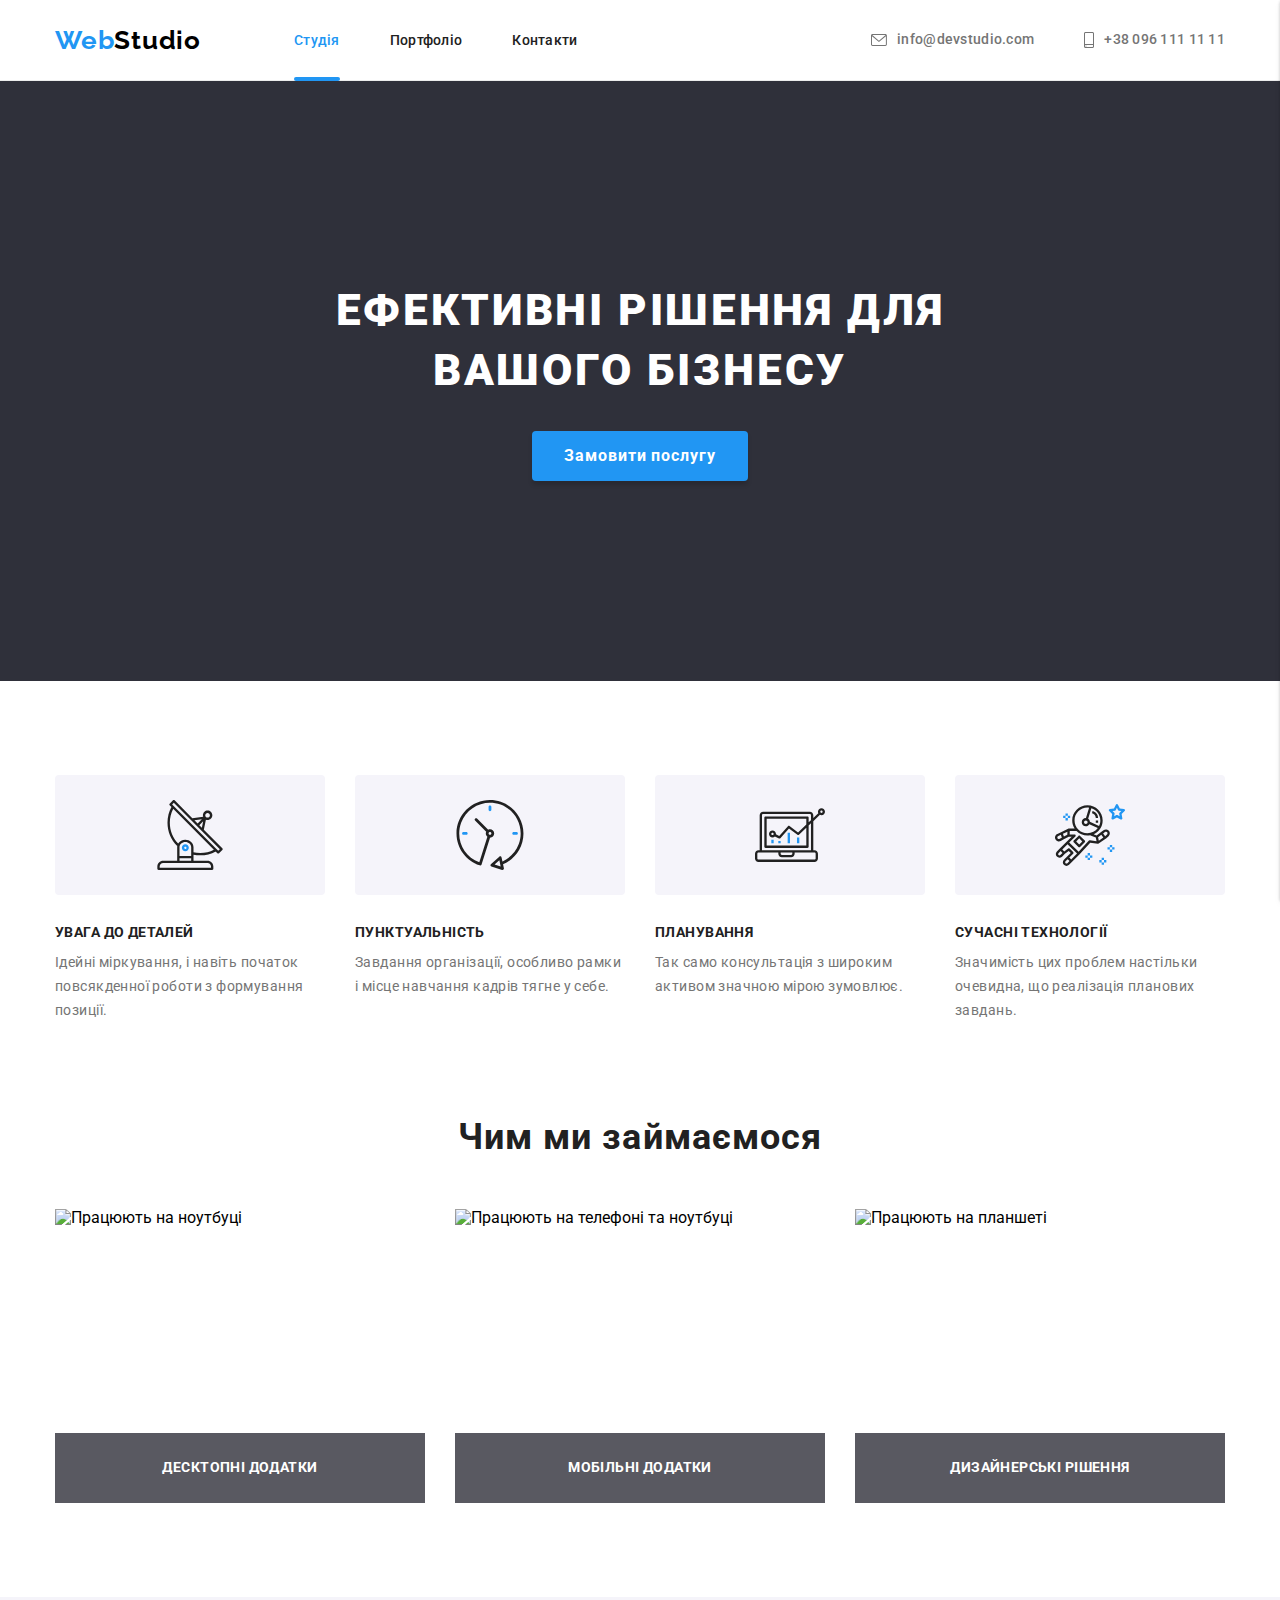
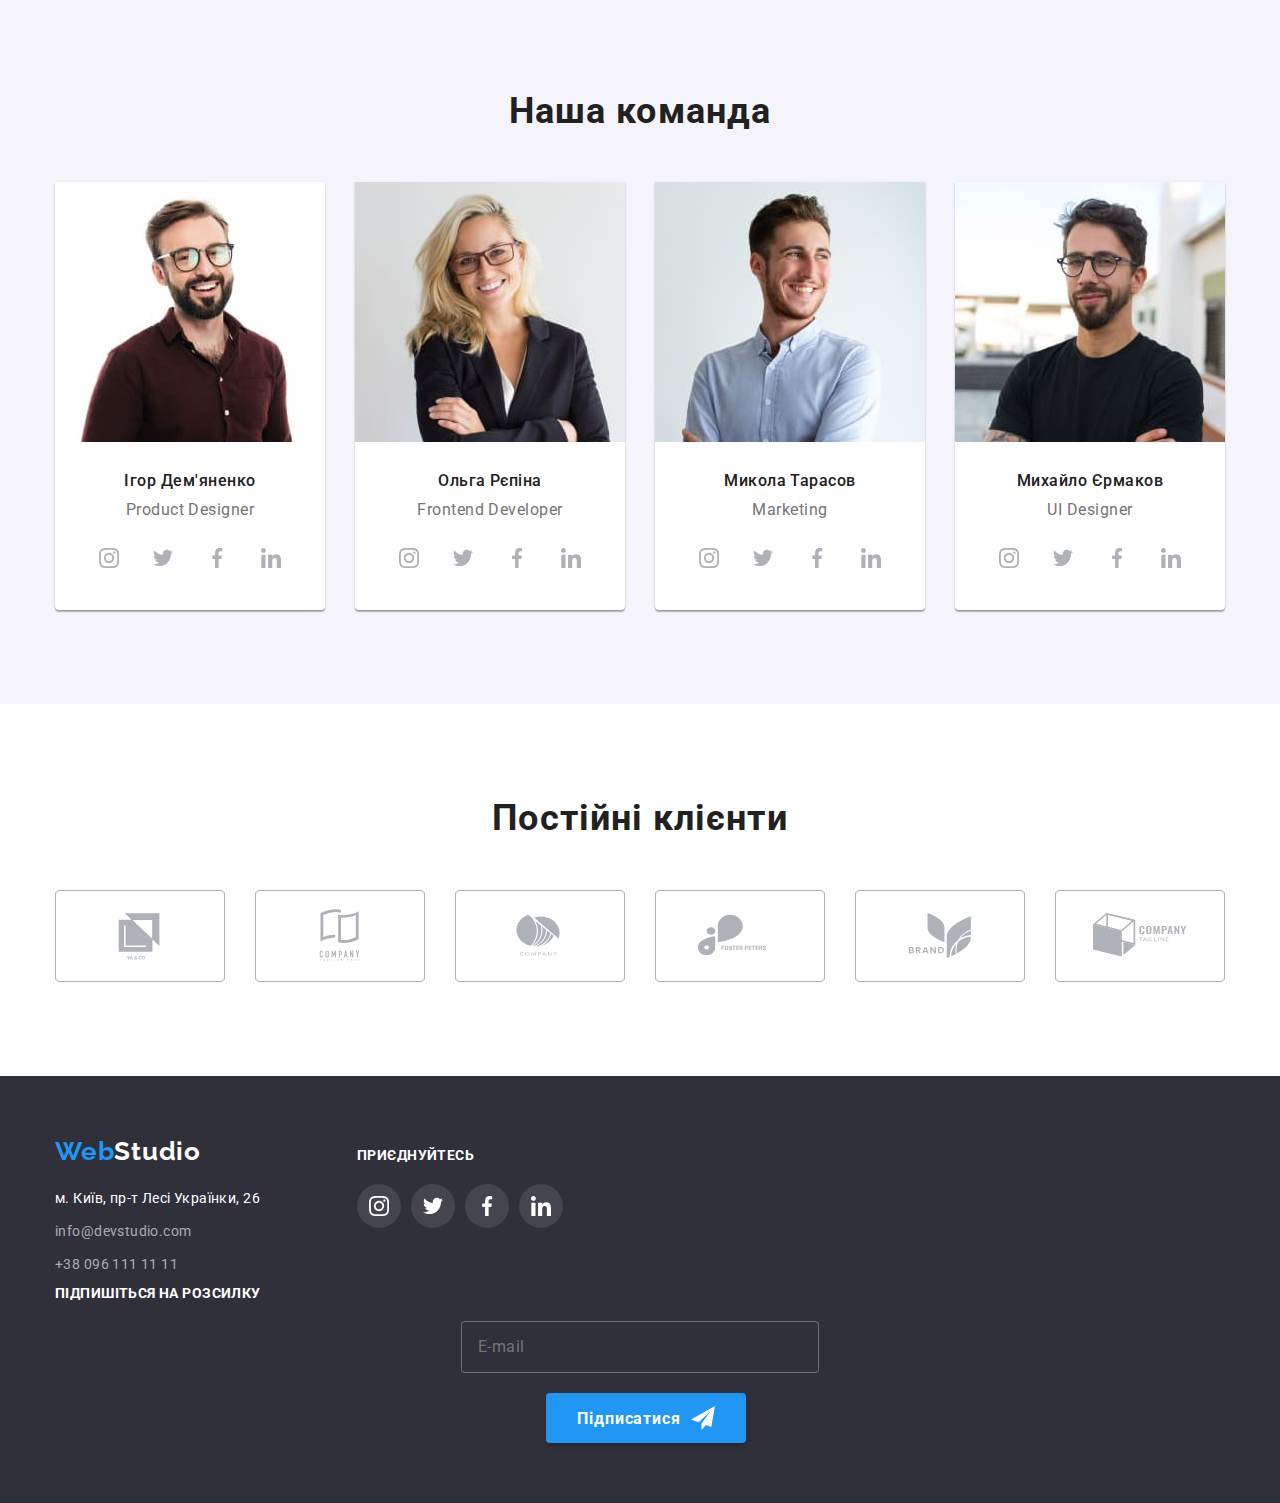
==== commit 7c861793: "k" ====
--- a/index.html
+++ b/index.html
@@ -124,12 +124,18 @@
           <ul class="work__list list">
             <li class="work__item">
               <div class="work__box">
-                <img
-                  src="./images/./work/laptop@1x.jpg"
-                  alt="Працюють на ноутбуці"
-                  width="370"
-                  height="294"
-                />
+                <picture>
+                  <source
+                    media="(max-width: 1200px)"
+                    srcset="./images/work/laptop@1x.jpg 1x, ./images/work/laptop@2x.jpg 2x"
+                  />
+                  <img
+                    src="./images/work/laptop@1x.jpg"
+                    alt="Працюють на ноутбуці"
+                    loading="lazy"
+                  />
+                </picture>
+
                 <div class="work__overlay">
                   <p class="overlay__text">Десктопні додатки</p>
                 </div>
@@ -138,12 +144,17 @@
 
             <li class="work__item">
               <div class="work__box">
-                <img
-                  src="./images/./work/smartphone@1x.jpg"
-                  alt="Працюють на телефоні та ноутбуці"
-                  width="370"
-                  height="294"
-                />
+                <picture>
+                  <source
+                    media="(max-width: 1200px)"
+                    srcset="./images/work/smartphone@1x.jpg 1x, ./images/work/smartphone@2x.jpg 2x"
+                  />
+                  <img
+                    src="./images/work/smartphone@1x.jpg"
+                    alt="Працюють на телефоні та ноутбуці"
+                    loading="lazy"
+                  />
+                </picture>
 
                 <div class="work__overlay">
                   <p class="overlay__text">Мобільні додатки</p>
@@ -153,12 +164,17 @@
 
             <li class="work__item">
               <div class="work__box">
-                <img
-                  src="./images/./work/tablet@1x.jpg"
-                  alt="Працюють на планшеті"
-                  width="370"
-                  height="294"
-                />
+                <picture>
+                  <source
+                    media="(max-width: 1200px)"
+                    srcset="./images/work/tablet@1x.jpg 1x, ./images/work/tablet@2x.jpg 2x"
+                  />
+                  <img
+                    src="./images/work/tablet@1x.jpg"
+                    alt="Працюють на планшеті"
+                    loading="lazy"
+                  />
+                </picture>
 
                 <div class="work__overlay">
                   <p class="overlay__text">Дизайнерські рішення</p>
@@ -426,12 +442,12 @@
                 >
               </li>
               <li class="contact__list">
-                <a href="mailto:info@devstudio.com" class="contact__link link"
+                <a href="mailto:info@devstudio.com" class="footer-contact__link link"
                   >info@devstudio.com</a
                 >
               </li>
               <li class="contact__list">
-                <a href="tel:+380961111111" class="contact__link link">+38 096 111 11 11</a>
+                <a href="tel:+380961111111" class="footer-contact__link link">+38 096 111 11 11</a>
               </li>
             </ul>
           </address>
@@ -466,13 +482,13 @@
           <div class="footer__subscription">
             <form class="subscription__form">
               <input class="subscription__input" type="text" name="email" placeholder="E-mail" />
+              <button class="subscription__button button" type="submit">
+                <span class="subscription-button-text">Підписатися</span>
+                <svg class="icon__send" width="24" height="24">
+                  <use href="./images/icons.svg#icon-send"></use>
+                </svg>
+              </button>
             </form>
-            <button class="subscription__button button" type="submit">
-              <span class="subscription-button-text">Підписатися</span>
-              <svg class="icon__send" width="24" height="24">
-                <use href="./images/icons.svg#icon-send"></use>
-              </svg>
-            </button>
           </div>
         </div>
       </div>
--- a/css/main.min.css
+++ b/css/main.min.css
@@ -1 +1 @@
-:root{--primary-text-color: #757575;--title-text-color: #212121;--accent-color: #2196f3;--primary-white-color: #ffffff;--accent-background-color: #2f303a;--second-background-color: #f5f4fa;--border-color: #eeeeee;--header-border-color: #ececec;--button-focus-color: #188ce8;--logo-color: #000000;--footer-contact-color: rgba(255, 255, 255, 0.6);--button-shadow-color: rgba(0, 0, 0, 0.15);--icon-color: #afb1b8}body{background-color:var(--primary-white-color);font-family:Roboto,sans-serif}button{cursor:pointer}.list{list-style:none;margin:0;padding-left:0}.link{text-decoration:none}h1,h2,h3,h4,h5,h6,p{margin:0}img{display:block;width:100%;height:auto}.container{max-width:480px;padding-left:15px;padding-right:15px;margin-right:auto;margin-left:auto}@media screen and (min-width: 767px){.container{max-width:768px}}@media screen and (min-width: 1199px){.container{max-width:1200px}}.visually-hidden{position:absolute;white-space:nowrap;width:1px;height:1px;overflow:hidden;border:0;padding:0;clip:rect(0 0 0 0);clip-path:inset(50%);margin:-1px}.title{padding-bottom:50px;color:var(--title-text-color);font-size:36px;line-height:1.16;text-align:center;letter-spacing:.03em}.button{color:var(--primary-white-color);background-color:var(--accent-color);box-shadow:0px 4px 4px rgba(0,0,0,.15);border-radius:4px;border:none;transition:background-color 250ms cubic-bezier(0.4, 0, 0.2, 1)}.button:hover{background-color:var(--button-focus-color)}.button:focus{background-color:var(--button-focus-color)}.header{border-bottom:1px solid var(--header-border-color)}.header .container{display:flex;align-items:center}.header__logo{padding:24px 0}.logo__dark{color:var(--logo-color)}.header__menu-button{margin-left:auto}.menu-button{background-color:rgba(0,0,0,0);border:none}@media screen and (min-width: 767px){.menu-button{display:none}}.menu-button__icon{fill:var(--logo-color);width:40px;height:40px}.header__menu-button:focus .menu-button__icon{fill:var(--accent-color)}.logo{color:var(--accent-color);font-family:Raleway;font-weight:700;font-size:26px;line-height:1.19;letter-spacing:.03em}.menu{display:none}@media screen and (min-width: 767px){.menu{display:block;padding-left:87px}}@media screen and (min-width: 1199px){.menu{padding-left:93px}}.menu__list{display:flex}.menu__item:not(:last-child){margin-right:50px}.menu__link{padding-top:32px;padding-bottom:32px;color:var(--title-text-color);font-weight:500;font-size:14px;line-height:1.14;letter-spacing:.02em;transition:color 250ms cubic-bezier(0.4, 0, 0.2, 1)}.menu__link:hover,.menu__link:focus{color:var(--accent-color)}.menu__link.current{position:relative;color:var(--accent-color)}.menu__link.current::after{display:block;position:absolute;bottom:-1px;left:0;width:100%;height:4px;content:"";border-radius:2px;background-color:var(--accent-color)}.contact{display:none}@media screen and (min-width: 767px){.contact{margin-left:auto;display:block}}@media screen and (min-width: 1199px){.contact{display:flex}}.contact__link{padding-top:32px;padding-bottom:32px;color:var(--title-text-color);font-weight:500;font-size:14px;line-height:1.14;letter-spacing:.02em;transition:color 250ms cubic-bezier(0.4, 0, 0.2, 1)}.contact__icon{justify-content:center;align-items:center;margin-right:10px;fill:currentColor}@media screen and (min-width: 1199px){.contact__item:not(:last-child){margin-right:50px}}.contact__link{color:var(--primary-text-color)}.contact__link:hover,.contact__link:focus{color:var(--accent-color)}.section{padding-top:60px;padding-bottom:60px}@media screen and (min-width: 1199px){.section{padding-top:94px;padding-bottom:94px}}.mobile-container{position:fixed;top:0;left:0;width:100vw;height:100vh;background-color:var(--primary-white-color);box-shadow:0px 4px 8px rgba(0,0,0,.04),0px 2px 4px rgba(0,0,0,.08),0px 1px 3px rgba(0,0,0,.16);z-index:999;transform:translateX(100%);transition:transform 250ms cubic-bezier(0.4, 0, 0.2, 1)}.mobile-container.is-open{transform:translateX(0)}.mobile__wrapper{display:flex;flex-direction:column;height:100%;justify-content:space-between;padding:48px 40px}.mobile-button{display:flex;align-items:center;justify-content:center;width:40px;height:40px;background-color:var(--primary-white-color);border:none;position:absolute;right:15px;top:10px}.mobile__icon{fill:var(--title-text-color);transition:fill 250ms cubic-bezier(0.4, 0, 0.2, 1)}.mobile-button:hover .mobile__icon,.mobile-button:focus .mobile__icon{fill:var(--accent-color)}.mobile-nav__item:not(:last-child){margin-bottom:32px}.mobile-nav__link{font-weight:500;font-size:40px;line-height:1.17;letter-spacing:.02em;color:var(--title-text-color);transition:color 250ms cubic-bezier(0.4, 0, 0.2, 1)}.mobile-nav__link:hover,.mobile-nav__link:focus{color:var(--accent-color);outline:rgba(0,0,0,0)}.mobile-contact{display:flex;flex-direction:column;justify-content:space-between}.mobile-tel__item{margin-bottom:32px}.mobile-tel{font-weight:500;font-size:34px;line-height:1.17;letter-spacing:.02em;color:var(--accent-color)}.mobile-mail{font-weight:500;font-size:24px;line-height:1.16;letter-spacing:.02em;color:var(--primary-text-color)}.mobile-social__list{display:flex;gap:20px;margin-bottom:auto;position:relative;margin-top:64px}.mobile-social{font-weight:500;font-size:18px;line-height:1.22;letter-spacing:.02em;color:var(--accent-color)}.mobile-social::after{position:absolute;bottom:10px;width:22px;height:0px;content:"";border:1px solid rgba(33,33,33,.2);transform:rotate(90deg)}.hero{padding-top:200px;padding-bottom:200px;text-align:center;max-width:1600px;margin-left:auto;margin-right:auto;background-color:var(--accent-background-color);background-repeat:no-repeat;background-position:center;background-size:cover;background-image:linear-gradient(to right, rgba(47, 48, 58, 0.4), rgba(47, 48, 58, 0.4)),url("../images/hero/hero480@1x.jpg")}@media(min-device-pixel-ratio: 2),(min-resolution: 192dpi),(min-resolution: 2dppx){.hero{background-image:linear-gradient(to right, rgba(47, 48, 58, 0.4), rgba(47, 48, 58, 0.4)),url("../images/hero/hero480@2x.jpg")}}@media screen and (min-width: 480px){.hero{background-image:linear-gradient(to right, rgba(47, 48, 58, 0.4), rgba(47, 48, 58, 0.4)),url("../images/hero/hero480@1x.jpg")}}@media screen and (min-width: 480px)and (min-device-pixel-ratio: 2),screen and (min-width: 480px)and (min-resolution: 192dpi),screen and (min-width: 480px)and (min-resolution: 2dppx){.hero{background-image:linear-gradient(to right, rgba(47, 48, 58, 0.4), rgba(47, 48, 58, 0.4)),url("../images/hero/hero480@2x.jpg")}}@media screen and (min-width: 767px){.hero{background-image:linear-gradient(to right, rgba(47, 48, 58, 0.4), rgba(47, 48, 58, 0.4)),url("../images/hero/hero768@1x.jpg")}}@media screen and (min-width: 767px)and (min-device-pixel-ratio: 2),screen and (min-width: 767px)and (min-resolution: 192dpi),screen and (min-width: 767px)and (min-resolution: 2dppx){.hero{background-image:linear-gradient(to right, rgba(47, 48, 58, 0.4), rgba(47, 48, 58, 0.4)),url("../images/hero/hero768@2x.jpg")}}@media screen and (min-width: 1199px){.hero{height:600px;background-image:linear-gradient(to right, rgba(47, 48, 58, 0.4), rgba(47, 48, 58, 0.4)),url("../images/hero/hero1600@1x.jpg")}}@media screen and (min-width: 1199px)and (min-device-pixel-ratio: 2),screen and (min-width: 1199px)and (min-resolution: 192dpi),screen and (min-width: 1199px)and (min-resolution: 2dppx){.hero{background-image:linear-gradient(to right, rgba(47, 48, 58, 0.4), rgba(47, 48, 58, 0.4)),url("../images/hero/hero1600@2x.jpg")}}.hero__title{max-width:696px;margin-right:auto;margin-left:auto;margin-top:0;margin-bottom:30px;color:var(--primary-white-color);font-weight:900;font-size:44px;line-height:1.36;letter-spacing:.06em;text-transform:uppercase}.hero__button{font-weight:700;line-height:1.87;letter-spacing:.06em;padding:10px 32px}.hero__button:active{background-color:var(--button-focus-color)}.feature__list{display:block}@media screen and (min-width: 767px){.feature__list{display:flex;flex-wrap:wrap;gap:30px}}@media screen and (min-width: 1199px){.feature__list{display:flex;gap:30px}}@media screen and (max-width: 1200px){.feature__item:not(:last-child){margin-bottom:30px}}@media screen and (min-width: 767px){.feature__item{flex-basis:calc((100% - 60px)/2)}}@media screen and (min-width: 1199px){.feature__item{flex-basis:calc((100% - 90px)/4)}}.feature__box{display:flex;height:120px;background-color:var(--second-background-color);border-radius:4px;margin-bottom:30px;justify-content:center;align-items:center}.feature__icon{width:70px;height:70px}.feature__subtitle{margin-bottom:10px;color:var(--title-text-color);font-size:14px;line-height:1.14;letter-spacing:.03em;text-transform:uppercase}.feature__description{color:var(--primary-text-color);font-size:14px;line-height:1.71;letter-spacing:.03em}.work{display:none}@media screen and (min-width: 1199px){.work{display:flex;padding-top:0}}.work__list{display:flex;gap:30px}.work__item{flex-basis:calc((100% - 60px)/3)}.work__box{position:relative;width:370px;height:294px;overflow:hidden}.work__overlay{display:flex;align-items:center;justify-content:center;position:absolute;width:100%;height:70px;bottom:0px;background-color:rgba(47,48,58,.8)}.overlay__text{font-weight:700;font-size:14px;line-height:1.14;text-align:center;letter-spacing:.03em;text-transform:uppercase;color:var(--primary-white-color)}.team{background-color:var(--second-background-color)}.team__list{display:block}@media screen and (min-width: 1199px){.team__list{display:flex;gap:30px}}.team__item{background-color:var(--primary-white-color);box-shadow:0px 1px 3px rgba(0,0,0,.12),0px 1px 1px rgba(0,0,0,.14),0px 2px 1px rgba(0,0,0,.2);border-radius:0px 0px 4px 4px;flex-basis:calc((100% - 90px)/4)}.team__description{padding-top:30px;margin-bottom:30px;text-align:center;line-height:1.18}.team__subtitle{margin-bottom:10px;color:var(--title-text-color);font-weight:500;font-size:16px;letter-spacing:.03em}.team__text{color:var(--primary-text-color);letter-spacing:.03em;margin-bottom:16px}.social__list{display:flex;justify-content:center;align-items:center;gap:10px}.social__item{width:44px;height:44px}.social__link{display:flex;justify-content:center;align-items:center;width:100%;height:100%;border-radius:50%;color:var(--icon-color);transition:color 250ms cubic-bezier(0.4, 0, 0.2, 1),background-color 250ms cubic-bezier(0.4, 0, 0.2, 1)}.social__list:not(:last-child){margin-right:10px}.social__icon{width:20px;height:20px;fill:currentColor}.social__link:focus,.social__link:hover{background-color:var(--accent-color);color:var(--primary-white-color)}.client__list{display:flex;flex-wrap:wrap;gap:30px}@media screen and (min-width: 1199px){.client__list{display:flex;justify-content:center;align-items:center}}.company{width:170px;height:92px}.company{flex-basis:calc((100% - 30px)/2)}@media screen and (min-width: 767px){.company{flex-basis:calc((100% - 60px)/3)}}@media screen and (min-width: 1199px){.company{flex-basis:calc((100% - 150px)/6)}}.company__logo{display:flex;justify-content:center;align-items:center;width:100%;height:100%;color:var(--icon-color);border:1px solid var(--icon-color);border-radius:4px;transition:background-color 250ms cubic-bezier(0.4, 0, 0.2, 1),color 250ms cubic-bezier(0.4, 0, 0.2, 1),border-color 250ms cubic-bezier(0.4, 0, 0.2, 1)}.company__icon{width:106px;height:60px;fill:currentColor}.company__logo:hover,.company__logo:focus{background-color:var(--primary-white-color);color:var(--accent-color);border-color:var(--accent-color);outline:rgba(0,0,0,0)}.footer{background-color:var(--accent-background-color);padding-top:60px;padding-bottom:60px}.footer .container{display:flex;flex-direction:column;align-items:center;gap:60px}@media screen and (min-width: 767px){.footer .container{flex-direction:row;flex-wrap:wrap;justify-content:space-around;align-items:baseline}}@media screen and (min-width: 1199px){.footer .container{justify-content:normal;gap:0px;align-items:baseline}}.footer__address{width:232px}@media screen and (min-width: 767px){.footer__address{margin-right:70px}}.logo__footer{display:inline-block;margin-bottom:20px;margin-right:auto;margin-left:auto}.logo__white{color:var(--primary-white-color)}.address{font-style:normal}.address__list{margin-bottom:9px}.address__item{display:flex;flex-direction:column;align-items:center;padding-left:0;margin-top:0}@media screen and (min-width: 1199px){.address__item{align-items:normal}}.address__link{margin-top:20px;color:var(--primary-white-color);font-size:14px;line-height:1.71;letter-spacing:.03em;transition:color 250ms cubic-bezier(0.4, 0, 0.2, 1)}.address__link:hover,.address__link:focus{color:var(--accent-color)}.contact__list{margin-bottom:9px}.contact__list{color:var(--footer-contact-color);font-size:14px;line-height:1.71;letter-spacing:.03em;transition:color 250ms cubic-bezier(0.4, 0, 0.2, 1)}.contact__link:hover,.contact__link:focus{color:var(--accent-color)}@media screen and (min-width: 1199px){.footer__social{margin-right:auto}}.footer__text{text-align:center;font-weight:700;font-size:14px;line-height:1.14;letter-spacing:.03em;text-transform:uppercase;margin-bottom:20px;color:var(--primary-white-color)}@media screen and (min-width: 1199px){.footer__text{text-align:start}}.footer__box{display:flex;justify-content:center;align-items:center}.footer__item{width:44px;height:44px}.footer__links{display:flex;justify-content:center;align-items:center;width:100%;height:100%;border-radius:50%;background:rgba(255,255,255,.1);transition:color 250ms cubic-bezier(0.4, 0, 0.2, 1),background-color 250ms cubic-bezier(0.4, 0, 0.2, 1)}.footer__icon{width:20px;height:20px;fill:var(--primary-white-color);transition:transform 250ms cubic-bezier(0.4, 0, 0.2, 1)}.footer__item:not(:last-child){margin-right:10px}.footer__links:hover,.footer__links:focus{background-color:var(--accent-color);color:var(--primary-white-color)}.subscription{width:100%}@media screen and (min-width: 1199px){.subscription{width:570px}}.subscription__text{text-align:center;margin-bottom:20px;font-weight:700;font-size:14px;line-height:1.14;letter-spacing:.03em;text-transform:uppercase;color:var(--primary-white-color)}@media screen and (min-width: 1199px){.subscription__text{text-align:start}}.footer__subscription{display:flex;flex-direction:column;align-items:center}@media screen and (min-width: 1199px){.footer__subscription{flex-direction:row;align-items:baseline}}.subscription__form{display:flex;justify-content:center;align-items:center;flex-direction:column;margin-bottom:20px;width:100%}.subscription__input{display:flex;justify-content:center;flex-direction:column;border:1px solid rgba(255,255,255,.3);border-radius:4px;width:100%;padding:15px 16px;background-color:var(--accent-background-color);font-weight:400;font-size:16px;line-height:1.25;letter-spacing:.03em;color:rgba(255,255,255,.6);outline:rgba(0,0,0,0);transition:border 250ms cubic-bezier(0.4, 0, 0.2, 1)}.subscription__input:focus{border-color:var(--accent-color)}@media screen and (min-width: 767px){.subscription__input:focus{width:450px}}@media screen and (min-width: 1199px){.subscription__input:focus{width:358px}}.subscription__button{display:flex;justify-content:center;align-items:center;margin-left:12px;width:200px;height:50px;font-weight:700;font-size:16px;line-height:1.87;letter-spacing:.06em}.icon__send{margin-left:10px}.backdrop{position:fixed;overflow:scroll;top:0;left:0;width:100vw;height:100vh;background-color:rgba(0,0,0,.2);transition:opacity 250ms cubic-bezier(0.4, 0, 0.2, 1),visibility 250ms cubic-bezier(0.4, 0, 0.2, 1)}.backdrop.is-hidden{visibility:hidden;opacity:0;pointer-events:none}.modal{position:absolute;padding:40px;width:528px;height:581px;top:50%;left:50%;transform:translate(-50%, -50%) scale(1);background-color:var(--primary-white-color);box-shadow:0px 1px 3px rgba(0,0,0,.12),0px 1px 1px rgba(0,0,0,.14),0px 2px 1px rgba(0,0,0,.2);border-radius:4px;transition:transform 250ms cubic-bezier(0.4, 0, 0.2, 1)}.backdrop.is-hidden .modal{transform:translate(-50%, -50%) scale(0.1)}.button__close{display:flex;align-items:center;justify-content:center;border-radius:50%;width:30px;height:30px;background-color:var(--primary-white-color);border:1px solid rgba(0,0,0,.1);position:absolute;right:8px;top:8px}.button__icon{fill:var(--logo-color);transition:fill 250ms cubic-bezier(0.4, 0, 0.2, 1)}.button__close:hover .button__icon,.button__close:focus .button__icon{fill:var(--accent-color)}.modal__form{display:flex;flex-direction:column}.modal__text{margin-bottom:12px;font-weight:700;font-size:20px;line-height:1.15;text-align:center;letter-spacing:.03em;color:var(--title-text-color)}.input{font-weight:400;font-size:12px;line-height:1.16;letter-spacing:.01em;display:inline-block;color:var(--primary-text-color)}.input:not(:last-child){margin-bottom:10px}.modal__wrapper{display:block;position:relative;margin-top:4px}.modal__input{padding-left:42px;width:100%;height:40px;border:1px solid rgba(33,33,33,.2);border-radius:4px;transition:border-color 250ms cubic-bezier(0.4, 0, 0.2, 1)}.modal__icon{position:absolute;top:11px;left:12px;transition:fill 250ms cubic-bezier(0.4, 0, 0.2, 1)}.modal__input:focus{border-color:var(--accent-color);outline:none}.modal__input:focus+.modal__icon{fill:var(--accent-color)}.modal__comments{padding:12px 16px;margin-top:4px;width:100%;height:120px;resize:none;border:1px solid rgba(33,33,33,.2);border-radius:4px;font-weight:400;font-size:12px;line-height:1.16;letter-spacing:.01em;outline:rgba(0,0,0,0);color:rgba(117,117,117,.5);transition:border-color 250ms cubic-bezier(0.4, 0, 0.2, 1)}.modal__comments:focus{border-color:var(--accent-color)}.modal__checkbox:checked+.modal__privecy .custom__checkbox{border-color:rgba(0,0,0,0);background-color:var(--primary-white-color);background-image:url(../images/icon\ check.svg);background-repeat:no-repeat;background-position:center}.custom__checkbox{display:inline-block;width:16px;height:15px;border:2px solid var(--title-text-color);border-radius:4px;margin-right:7px}.modal__privecy{display:flex;justify-content:center;align-items:center;margin-bottom:30px;font-weight:400;font-size:14px;line-height:1.71;letter-spacing:.03em;color:var(--primary-text-color)}.contract{font-weight:400;font-size:14px;line-height:1.71;letter-spacing:.03em;text-decoration-line:underline;color:var(--accent-color)}.button__submit{width:200px;height:50px;margin-right:auto;margin-left:auto}.modal__comments::placeholder{font-weight:400;font-size:12px;line-height:14px;letter-spacing:.01em;color:rgba(117,117,117,.5)}.button__list{display:flex;flex-wrap:wrap;gap:15px 8px;margin-bottom:40px}@media screen and (max-width: 767px){.button__list{max-width:340px}}@media screen and (min-width: 767px){.button__list{justify-content:center;margin-bottom:30px}}@media screen and (min-width: 1199px){.button__list{margin-bottom:50px}}.button__option{padding:6px 22px;background-color:var(--second-background-color);color:var(--title-text-color);font-weight:500;line-height:1.62;letter-spacing:.03em;border:none;border-radius:4px;transition:background-color 250ms cubic-bezier(0.4, 0, 0.2, 1),color 250ms cubic-bezier(0.4, 0, 0.2, 1),box-shadow 250ms cubic-bezier(0.4, 0, 0.2, 1)}.button__option:hover,.button__option:focus{background-color:var(--accent-color);color:var(--primary-white-color);box-shadow:0px 3px 1px rgba(0,0,0,.1),0px 1px 2px rgba(0,0,0,.08),0px 2px 2px rgba(0,0,0,.12)}.operation__list{display:flex;flex-wrap:wrap;gap:30px}.operation__item{flex-basis:100%}@media screen and (min-width: 767px){.operation__item{flex-basis:calc((100% - 30px)/2)}}@media screen and (min-width: 1199px){.operation__item{flex-basis:calc((100% - 60px)/3)}}.wrapper{position:relative;overflow:hidden}.operation__foto{display:block;transition:box-shadow 250ms cubic-bezier(0.4, 0, 0.2, 1)}.operation__foto:hover,.operation__foto:focus{box-shadow:0px 1px 1px rgba(0,0,0,.12),0px 4px 4px rgba(0,0,0,.06),1px 4px 6px rgba(0,0,0,.16);outline:rgba(0,0,0,0)}.overlay__description{font-weight:400;font-size:18px;line-height:1.56;letter-spacing:.03em;color:var(--primary-white-color);padding:63px 24px}.overlay__description{width:100%;height:100%;position:absolute;left:0;top:0;background-color:rgba(33,150,243,.9);transform:translateY(100%);transition:transform 250ms cubic-bezier(0.4, 0, 0.2, 1),opacity 250ms cubic-bezier(0.4, 0, 0.2, 1);opacity:0}.operation__foto:hover .overlay__description{transform:translateY(0);opacity:1}.operation__foto:focus .overlay__description{transform:translateY(0);opacity:1}.box{padding:20px 24px;background-color:var(--primary-white-color);border:1px solid var(--border-color);border-top:none}.operation__title{margin-bottom:4px;color:var(--title-text-color);font-size:18px;line-height:2;letter-spacing:.06em}.operation__text{color:var(--primary-text-color);line-height:1.87;letter-spacing:.03em}/*# sourceMappingURL=main.min.css.map */+:root{--primary-text-color: #757575;--title-text-color: #212121;--accent-color: #2196f3;--primary-white-color: #ffffff;--accent-background-color: #2f303a;--second-background-color: #f5f4fa;--border-color: #eeeeee;--header-border-color: #ececec;--button-focus-color: #188ce8;--logo-color: #000000;--footer-contact-color: rgba(255, 255, 255, 0.6);--button-shadow-color: rgba(0, 0, 0, 0.15);--icon-color: #afb1b8}body{background-color:var(--primary-white-color);font-family:Roboto,sans-serif}button{cursor:pointer}.list{list-style:none;margin:0;padding-left:0}.link{text-decoration:none}h1,h2,h3,h4,h5,h6,p{margin:0}img{display:block;width:100%;height:auto}.container{max-width:480px;padding-left:15px;padding-right:15px;margin-right:auto;margin-left:auto}@media screen and (min-width: 767px){.container{max-width:768px}}@media screen and (min-width: 1199px){.container{max-width:1200px}}.visually-hidden{position:absolute;white-space:nowrap;width:1px;height:1px;overflow:hidden;border:0;padding:0;clip:rect(0 0 0 0);clip-path:inset(50%);margin:-1px}.title{padding-bottom:50px;color:var(--title-text-color);font-size:36px;line-height:1.16;text-align:center;letter-spacing:.03em}.button{color:var(--primary-white-color);background-color:var(--accent-color);box-shadow:0px 4px 4px rgba(0,0,0,.15);border-radius:4px;border:none;transition:background-color 250ms cubic-bezier(0.4, 0, 0.2, 1)}.button:hover{background-color:var(--button-focus-color)}.button:focus{background-color:var(--button-focus-color)}.header{border-bottom:1px solid var(--header-border-color)}.header .container{display:flex;align-items:center}.header__logo{padding:24px 0}.logo__dark{color:var(--logo-color)}.header__menu-button{margin-left:auto}.menu-button{background-color:rgba(0,0,0,0);border:none}@media screen and (min-width: 767px){.menu-button{display:none}}.menu-button__icon{fill:var(--logo-color);width:40px;height:40px}.header__menu-button:focus .menu-button__icon{fill:var(--accent-color)}.logo{color:var(--accent-color);font-family:Raleway;font-weight:700;font-size:26px;line-height:1.19;letter-spacing:.03em}.menu{display:none}@media screen and (min-width: 767px){.menu{display:block;padding-left:87px}}@media screen and (min-width: 1199px){.menu{padding-left:93px}}.menu__list{display:flex}.menu__item:not(:last-child){margin-right:50px}.menu__link{padding-top:32px;padding-bottom:32px;color:var(--title-text-color);font-weight:500;font-size:14px;line-height:1.14;letter-spacing:.02em;transition:color 250ms cubic-bezier(0.4, 0, 0.2, 1)}.menu__link:hover,.menu__link:focus{color:var(--accent-color)}.menu__link.current{position:relative;color:var(--accent-color)}.menu__link.current::after{display:block;position:absolute;bottom:-1px;left:0;width:100%;height:4px;content:"";border-radius:2px;background-color:var(--accent-color)}.contact{display:none}@media screen and (min-width: 767px){.contact{margin-left:auto;display:block}}@media screen and (min-width: 1199px){.contact{display:flex}}.contact__link{padding-top:32px;padding-bottom:32px;color:var(--title-text-color);font-weight:500;font-size:14px;line-height:1.14;letter-spacing:.02em;transition:color 250ms cubic-bezier(0.4, 0, 0.2, 1)}@media screen and (min-width: 1199px){.contact__link{display:flex;align-items:center}}.contact__icon{justify-content:center;align-items:center;margin-right:10px;fill:currentColor}@media screen and (min-width: 1199px){.contact__item:not(:last-child){margin-right:50px}}.contact__link{color:var(--primary-text-color)}.contact__link:hover,.contact__link:focus{color:var(--accent-color)}.section{padding-top:60px;padding-bottom:60px}@media screen and (min-width: 1199px){.section{padding-top:94px;padding-bottom:94px}}.mobile-container{position:fixed;top:0;left:0;width:100vw;height:100vh;background-color:var(--primary-white-color);box-shadow:0px 4px 8px rgba(0,0,0,.04),0px 2px 4px rgba(0,0,0,.08),0px 1px 3px rgba(0,0,0,.16);z-index:999;transform:translateX(100%);transition:transform 250ms cubic-bezier(0.4, 0, 0.2, 1)}.mobile-container.is-open{transform:translateX(0)}.mobile__wrapper{display:flex;flex-direction:column;height:100%;justify-content:space-between;padding:48px 40px}.mobile-button{display:flex;align-items:center;justify-content:center;width:40px;height:40px;background-color:var(--primary-white-color);border:none;position:absolute;right:15px;top:10px}.mobile__icon{fill:var(--title-text-color);transition:fill 250ms cubic-bezier(0.4, 0, 0.2, 1)}.mobile-button:hover .mobile__icon,.mobile-button:focus .mobile__icon{fill:var(--accent-color)}.mobile-nav__item:not(:last-child){margin-bottom:32px}.mobile-nav__link{font-weight:500;font-size:40px;line-height:1.17;letter-spacing:.02em;color:var(--title-text-color);transition:color 250ms cubic-bezier(0.4, 0, 0.2, 1)}.mobile-nav__link.current{color:var(--accent-color)}.mobile-nav__link:hover,.mobile-nav__link:focus{color:var(--accent-color);outline:rgba(0,0,0,0)}.mobile-contact{display:flex;flex-direction:column;justify-content:space-between}.mobile-tel__item{margin-bottom:32px}.mobile-tel{font-weight:500;font-size:34px;line-height:1.17;letter-spacing:.02em;color:var(--accent-color)}@media screen and (max-width: 480px){.mobile-tel{font-weight:500;font-size:27px;line-height:1.17;letter-spacing:.02em;color:var(--accent-color)}}.mobile-mail{font-weight:500;font-size:24px;line-height:1.16;letter-spacing:.02em;color:var(--primary-text-color)}.mobile-social__list{display:flex;gap:20px;margin-bottom:auto;position:relative;margin-top:64px}@media screen and (max-width: 480px){.mobile-social{font-weight:500;font-size:13px;line-height:1.22;letter-spacing:.02em;color:var(--accent-color)}}@media screen and (min-width: 480px){.mobile-social{font-size:18px;font-weight:500;line-height:1.22;letter-spacing:.02em;color:var(--accent-color)}}.mobile-social__item:not(:last-child) .mobile-social::after{position:absolute;bottom:10px;width:22px;height:1px;content:"";background-color:rgba(33,33,33,.2);transform:rotate(90deg)}.hero{padding-top:118px;padding-bottom:118px;text-align:center;margin-left:auto;margin-right:auto;background-color:var(--accent-background-color);background-repeat:no-repeat;background-position:center;background-size:cover;background-image:linear-gradient(to right, rgba(47, 48, 58, 0.4), rgba(47, 48, 58, 0.4)),url("../images/hero/hero480@1x.jpg")}@media(min-device-pixel-ratio: 2),(min-resolution: 192dpi),(min-resolution: 2dppx){.hero{background-image:linear-gradient(to right, rgba(47, 48, 58, 0.4), rgba(47, 48, 58, 0.4)),url("../images/hero/hero480@2x.jpg")}}@media screen and (min-width: 480px){.hero{background-image:linear-gradient(to right, rgba(47, 48, 58, 0.4), rgba(47, 48, 58, 0.4)),url("../images/hero/hero480@1x.jpg")}}@media screen and (min-width: 480px)and (min-device-pixel-ratio: 2),screen and (min-width: 480px)and (min-resolution: 192dpi),screen and (min-width: 480px)and (min-resolution: 2dppx){.hero{background-image:linear-gradient(to right, rgba(47, 48, 58, 0.4), rgba(47, 48, 58, 0.4)),url("../images/hero/hero480@2x.jpg")}}@media screen and (min-width: 767px){.hero{background-image:linear-gradient(to right, rgba(47, 48, 58, 0.4), rgba(47, 48, 58, 0.4)),url("../images/hero/hero768@1x.jpg")}}@media screen and (min-width: 767px)and (min-device-pixel-ratio: 2),screen and (min-width: 767px)and (min-resolution: 192dpi),screen and (min-width: 767px)and (min-resolution: 2dppx){.hero{background-image:linear-gradient(to right, rgba(47, 48, 58, 0.4), rgba(47, 48, 58, 0.4)),url("../images/hero/hero768@2x.jpg")}}@media screen and (min-width: 1199px){.hero{height:600px;background-image:linear-gradient(to right, rgba(47, 48, 58, 0.4), rgba(47, 48, 58, 0.4)),url("../images/hero/hero1600@1x.jpg")}}@media screen and (min-width: 1199px)and (min-device-pixel-ratio: 2),screen and (min-width: 1199px)and (min-resolution: 192dpi),screen and (min-width: 1199px)and (min-resolution: 2dppx){.hero{background-image:linear-gradient(to right, rgba(47, 48, 58, 0.4), rgba(47, 48, 58, 0.4)),url("../images/hero/hero1600@2x.jpg")}}@media screen and (min-width: 1199px){.hero{padding-top:200px;padding-bottom:200px;max-width:1600px}}.hero__title{font-size:26px;line-height:1.62;margin-right:auto;margin-left:auto;margin-top:0;margin-bottom:30px;color:var(--primary-white-color);font-weight:900;letter-spacing:.06em;text-transform:uppercase}@media screen and (min-width: 1199px){.hero__title{max-width:696px;font-size:44px;line-height:1.36}}.hero__button{font-weight:700;line-height:1.87;letter-spacing:.06em;padding:10px 32px}.hero__button:active{background-color:var(--button-focus-color)}.feature__list{display:block}@media screen and (min-width: 767px){.feature__list{display:flex;flex-wrap:wrap;gap:30px}}@media screen and (min-width: 1199px){.feature__list{display:flex;gap:30px}}@media screen and (max-width: 1200px){.feature__item:not(:last-child){margin-bottom:30px}}@media screen and (min-width: 767px){.feature__item{flex-basis:calc((100% - 60px)/2)}}@media screen and (min-width: 1199px){.feature__item{flex-basis:calc((100% - 90px)/4)}}.feature__box{display:flex;height:120px;background-color:var(--second-background-color);border-radius:4px;margin-bottom:30px;justify-content:center;align-items:center}.feature__icon{width:70px;height:70px}.feature__subtitle{margin-bottom:10px;color:var(--title-text-color);font-size:14px;line-height:1.14;letter-spacing:.03em;text-transform:uppercase}.feature__description{color:var(--primary-text-color);font-size:14px;line-height:1.71;letter-spacing:.03em}.work{display:none}@media screen and (min-width: 1199px){.work{display:flex;padding-top:0}}.work__list{display:flex;gap:30px}.work__item{flex-basis:calc((100% - 60px)/3)}.work__box{position:relative;width:370px;height:294px;overflow:hidden}.work__overlay{display:flex;align-items:center;justify-content:center;position:absolute;width:100%;height:70px;bottom:0px;background-color:rgba(47,48,58,.8)}.overlay__text{font-weight:700;font-size:14px;line-height:1.14;text-align:center;letter-spacing:.03em;text-transform:uppercase;color:var(--primary-white-color)}.team{background-color:var(--second-background-color)}.team__list{display:block}@media screen and (min-width: 767px){.team__list{display:flex;flex-wrap:wrap;justify-content:center;gap:30px}}.team__item{background-color:var(--primary-white-color);box-shadow:0px 1px 3px rgba(0,0,0,.12),0px 1px 1px rgba(0,0,0,.14),0px 2px 1px rgba(0,0,0,.2);border-radius:0px 0px 4px 4px}@media screen and (min-width: 767px){.team__item{flex-basis:calc((100% - 60px)/2)}}@media screen and (min-width: 1199px){.team__item{flex-basis:calc((100% - 90px)/4)}}.team__description{padding-top:30px;margin-bottom:30px;text-align:center;line-height:1.18}.team__subtitle{margin-bottom:10px;color:var(--title-text-color);font-weight:500;font-size:16px;letter-spacing:.03em}.team__text{color:var(--primary-text-color);letter-spacing:.03em;margin-bottom:16px}.social__list{display:flex;justify-content:center;align-items:center;gap:10px}.social__item{width:44px;height:44px}.social__link{display:flex;justify-content:center;align-items:center;width:100%;height:100%;border-radius:50%;color:var(--icon-color);transition:color 250ms cubic-bezier(0.4, 0, 0.2, 1),background-color 250ms cubic-bezier(0.4, 0, 0.2, 1)}.social__list:not(:last-child){margin-right:10px}.social__icon{width:20px;height:20px;fill:currentColor}.social__link:focus,.social__link:hover{background-color:var(--accent-color);color:var(--primary-white-color)}.client__list{display:flex;flex-wrap:wrap;gap:30px}@media screen and (min-width: 1199px){.client__list{display:flex;justify-content:center;align-items:center}}.company{width:170px;height:92px}.company{flex-basis:calc((100% - 30px)/2)}@media screen and (min-width: 767px){.company{flex-basis:calc((100% - 60px)/3)}}@media screen and (min-width: 1199px){.company{flex-basis:calc((100% - 150px)/6)}}.company__logo{display:flex;justify-content:center;align-items:center;width:100%;height:100%;color:var(--icon-color);border:1px solid var(--icon-color);border-radius:4px;transition:background-color 250ms cubic-bezier(0.4, 0, 0.2, 1),color 250ms cubic-bezier(0.4, 0, 0.2, 1),border-color 250ms cubic-bezier(0.4, 0, 0.2, 1)}.company__icon{width:106px;height:60px;fill:currentColor}.company__logo:hover,.company__logo:focus{background-color:var(--primary-white-color);color:var(--accent-color);border-color:var(--accent-color);outline:rgba(0,0,0,0)}.footer{background-color:var(--accent-background-color);padding-top:60px;padding-bottom:60px}.footer .container{display:flex;flex-direction:column;align-items:center;gap:60px}@media screen and (min-width: 767px){.footer .container{flex-direction:row;flex-wrap:wrap;justify-content:space-around;align-items:baseline}}@media screen and (min-width: 1199px){.footer .container{justify-content:normal;gap:0px;align-items:baseline}}.footer__address{text-align:center;width:232px}@media screen and (min-width: 767px){.footer__address{margin-right:70px}}@media screen and (min-width: 1199px){.footer__address{display:flex;flex-wrap:wrap;text-align:start}}.logo__footer{display:inline-block;margin-bottom:20px}.logo__white{color:var(--primary-white-color)}.address{font-style:normal}.address__list{margin-bottom:9px}.address__item{padding-left:0;margin-top:0}.address__link{margin-top:20px;color:var(--primary-white-color);font-size:14px;line-height:1.71;letter-spacing:.03em;transition:color 250ms cubic-bezier(0.4, 0, 0.2, 1)}.address__link:hover,.address__link:focus{color:var(--accent-color)}.contact__list{margin-bottom:9px}.contact__list{color:var(--footer-contact-color);font-size:14px;line-height:1.71;letter-spacing:.03em;transition:color 250ms cubic-bezier(0.4, 0, 0.2, 1)}.footer-contact__link{color:var(--footer-contact-color);font-size:14px;line-height:1.71;letter-spacing:.03em}.footer-contact__link:hover,.footer-contact__link:focus{color:var(--accent-color)}@media screen and (min-width: 1199px){.footer__social{margin-right:auto}}.footer__text{text-align:center;font-weight:700;font-size:14px;line-height:1.14;letter-spacing:.03em;text-transform:uppercase;margin-bottom:20px;color:var(--primary-white-color)}@media screen and (min-width: 1199px){.footer__text{text-align:start}}.footer__box{display:flex;justify-content:center;align-items:center}.footer__item{width:44px;height:44px}.footer__links{display:flex;justify-content:center;align-items:center;width:100%;height:100%;border-radius:50%;background:rgba(255,255,255,.1);transition:color 250ms cubic-bezier(0.4, 0, 0.2, 1),background-color 250ms cubic-bezier(0.4, 0, 0.2, 1)}.footer__icon{width:20px;height:20px;fill:var(--primary-white-color);transition:transform 250ms cubic-bezier(0.4, 0, 0.2, 1)}.footer__item:not(:last-child){margin-right:10px}.footer__links:hover,.footer__links:focus{background-color:var(--accent-color);color:var(--primary-white-color)}.subscription{width:570px;width:100%}.subscription__text{text-align:center;margin-bottom:20px;font-weight:700;font-size:14px;line-height:1.14;letter-spacing:.03em;text-transform:uppercase;color:var(--primary-white-color)}@media screen and (min-width: 1199px){.subscription__text{text-align:start}}.footer__subscription{display:flex;flex-direction:column;align-items:center}@media screen and (min-width: 1199px){.footer__subscription{flex-direction:row;align-items:baseline}}.subscription__form{display:flex;justify-content:center;align-items:center;flex-direction:column;margin-bottom:20px;width:100%}@media screen and (min-width: 1199px){.subscription__form{margin-bottom:0px;display:flex;justify-content:center;align-items:center;width:100%}}.subscription__input{display:flex;justify-content:center;flex-direction:column;border:1px solid rgba(255,255,255,.3);border-radius:4px;width:100%;padding:15px 16px;background-color:var(--accent-background-color);font-weight:400;font-size:16px;line-height:1.25;letter-spacing:.03em;color:rgba(255,255,255,.6);outline:rgba(0,0,0,0);transition:border 250ms cubic-bezier(0.4, 0, 0.2, 1)}.subscription__input{margin-bottom:20px}@media screen and (min-width: 767px){.subscription__input{max-width:450px}}@media screen and (min-width: 1199px){.subscription__input{width:358px}}.subscription__input:focus{border-color:var(--accent-color)}.subscription__button{display:flex;justify-content:center;align-items:center;margin-left:12px;width:200px;height:50px;font-weight:700;font-size:16px;line-height:1.87;letter-spacing:.06em}.icon__send{margin-left:10px}.backdrop{position:fixed;overflow:scroll;top:0;left:0;width:100vw;height:100vh;background-color:rgba(0,0,0,.2);transition:opacity 250ms cubic-bezier(0.4, 0, 0.2, 1),visibility 250ms cubic-bezier(0.4, 0, 0.2, 1)}.backdrop.is-hidden{visibility:hidden;opacity:0;pointer-events:none}.modal{max-width:100%;position:absolute;padding:40px;top:50%;left:50%;transform:translate(-50%, -50%) scale(1);background-color:var(--primary-white-color);box-shadow:0px 1px 3px rgba(0,0,0,.12),0px 1px 1px rgba(0,0,0,.14),0px 2px 1px rgba(0,0,0,.2);border-radius:4px;transition:transform 250ms cubic-bezier(0.4, 0, 0.2, 1)}.backdrop.is-hidden .modal{transform:translate(-50%, -50%) scale(0.1)}.button__close{display:flex;align-items:center;justify-content:center;border-radius:50%;width:30px;height:30px;background-color:var(--primary-white-color);border:1px solid rgba(0,0,0,.1);position:absolute;right:8px;top:8px}.button__icon{fill:var(--logo-color);transition:fill 250ms cubic-bezier(0.4, 0, 0.2, 1)}.button__close:hover .button__icon,.button__close:focus .button__icon{fill:var(--accent-color)}.modal__form{display:flex;flex-direction:column}.modal__text{margin-bottom:12px;font-weight:700;font-size:20px;line-height:1.15;text-align:center;letter-spacing:.03em;color:var(--title-text-color)}.input{font-weight:400;font-size:12px;line-height:1.16;letter-spacing:.01em;display:inline-block;color:var(--primary-text-color)}.input:not(:last-child){margin-bottom:10px}.modal__wrapper{display:block;position:relative;margin-top:4px}.modal__input{padding-left:42px;width:100%;height:40px;border:1px solid rgba(33,33,33,.2);border-radius:4px;transition:border-color 250ms cubic-bezier(0.4, 0, 0.2, 1)}.modal__icon{position:absolute;top:11px;left:12px;transition:fill 250ms cubic-bezier(0.4, 0, 0.2, 1)}.modal__input:focus{border-color:var(--accent-color);outline:none}.modal__input:focus+.modal__icon{fill:var(--accent-color)}.modal__comments{padding:12px 16px;margin-top:4px;width:100%;height:120px;resize:none;border:1px solid rgba(33,33,33,.2);border-radius:4px;font-weight:400;font-size:12px;line-height:1.16;letter-spacing:.01em;outline:rgba(0,0,0,0);color:rgba(117,117,117,.5);transition:border-color 250ms cubic-bezier(0.4, 0, 0.2, 1)}.modal__comments:focus{border-color:var(--accent-color)}.modal__checkbox:checked+.modal__privecy .custom__checkbox{border-color:rgba(0,0,0,0);background-color:var(--primary-white-color);background-image:url(../images/icon\ check.svg);background-repeat:no-repeat;background-position:center}.custom__checkbox{display:inline-block;width:16px;height:15px;border:2px solid var(--title-text-color);border-radius:4px;margin-right:7px}.modal__privecy{display:flex;justify-content:center;align-items:center;margin-bottom:30px;font-weight:400;font-size:14px;line-height:1.71;letter-spacing:.03em;color:var(--primary-text-color)}.contract{font-weight:400;font-size:14px;line-height:1.71;letter-spacing:.03em;text-decoration-line:underline;color:var(--accent-color)}.button__submit{width:200px;height:50px;margin-right:auto;margin-left:auto}.modal__comments::placeholder{font-weight:400;font-size:12px;line-height:14px;letter-spacing:.01em;color:rgba(117,117,117,.5)}.button__list{display:flex;flex-wrap:wrap;gap:15px 8px;margin-bottom:40px}@media screen and (max-width: 767px){.button__list{max-width:340px}}@media screen and (min-width: 767px){.button__list{justify-content:center;margin-bottom:30px}}@media screen and (min-width: 1199px){.button__list{margin-bottom:50px}}.button__option{padding:6px 22px;background-color:var(--second-background-color);color:var(--title-text-color);font-weight:500;line-height:1.62;letter-spacing:.03em;border:none;border-radius:4px;transition:background-color 250ms cubic-bezier(0.4, 0, 0.2, 1),color 250ms cubic-bezier(0.4, 0, 0.2, 1),box-shadow 250ms cubic-bezier(0.4, 0, 0.2, 1)}.button__option:hover,.button__option:focus{background-color:var(--accent-color);color:var(--primary-white-color);box-shadow:0px 3px 1px rgba(0,0,0,.1),0px 1px 2px rgba(0,0,0,.08),0px 2px 2px rgba(0,0,0,.12)}.operation__list{display:flex;flex-wrap:wrap;gap:30px}.operation__item{flex-basis:100%}@media screen and (min-width: 767px){.operation__item{flex-basis:calc((100% - 30px)/2)}}@media screen and (min-width: 1199px){.operation__item{flex-basis:calc((100% - 60px)/3)}}.wrapper{position:relative;overflow:hidden}.operation__foto{display:block;transition:box-shadow 250ms cubic-bezier(0.4, 0, 0.2, 1)}.operation__foto:hover,.operation__foto:focus{box-shadow:0px 1px 1px rgba(0,0,0,.12),0px 4px 4px rgba(0,0,0,.06),1px 4px 6px rgba(0,0,0,.16);outline:rgba(0,0,0,0)}.overlay__description{font-weight:400;font-size:18px;line-height:1.56;letter-spacing:.03em;color:var(--primary-white-color);padding:63px 24px}.overlay__description{width:100%;height:100%;position:absolute;left:0;top:0;background-color:rgba(33,150,243,.9);transform:translateY(100%);transition:transform 250ms cubic-bezier(0.4, 0, 0.2, 1),opacity 250ms cubic-bezier(0.4, 0, 0.2, 1);opacity:0}.operation__foto:hover .overlay__description{transform:translateY(0);opacity:1}.operation__foto:focus .overlay__description{transform:translateY(0);opacity:1}.box{padding:20px 24px;background-color:var(--primary-white-color);border:1px solid var(--border-color);border-top:none}.operation__title{margin-bottom:4px;color:var(--title-text-color);font-size:18px;line-height:2;letter-spacing:.06em}.operation__text{color:var(--primary-text-color);line-height:1.87;letter-spacing:.03em}/*# sourceMappingURL=main.min.css.map */